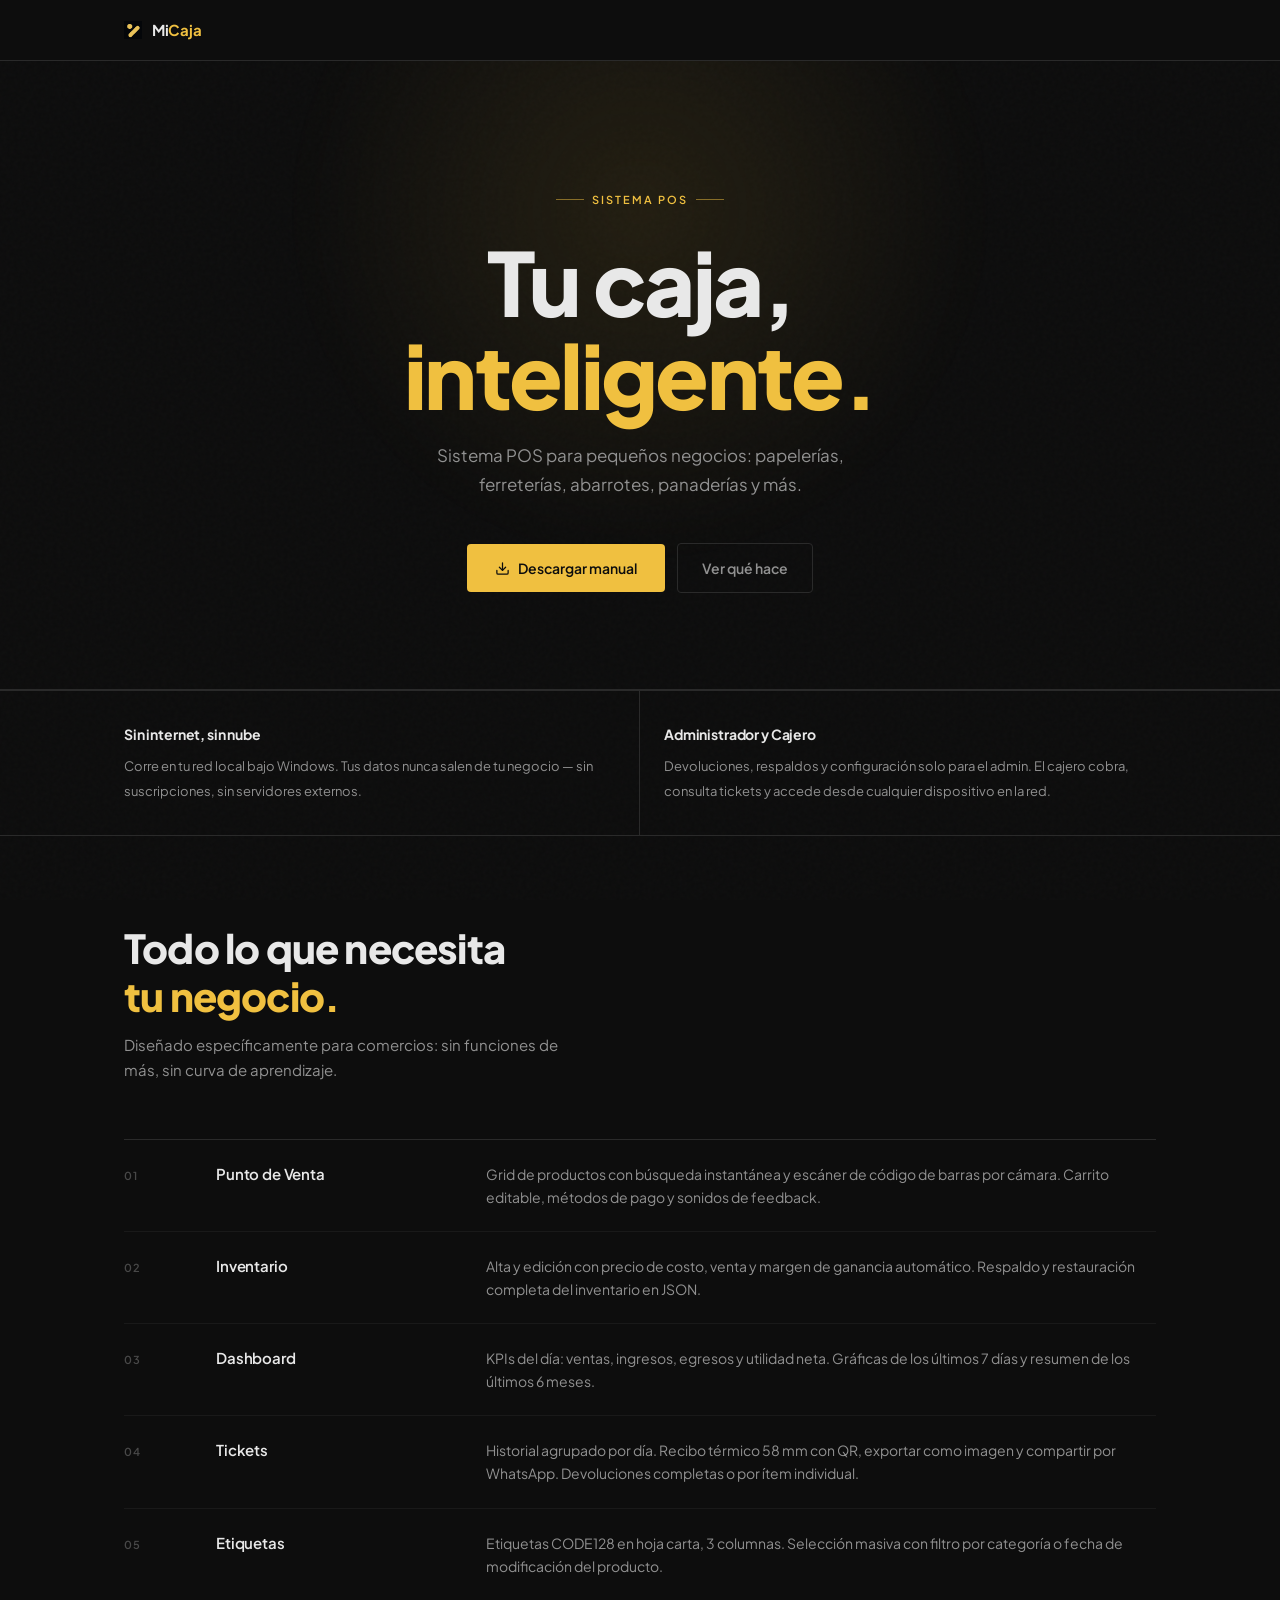
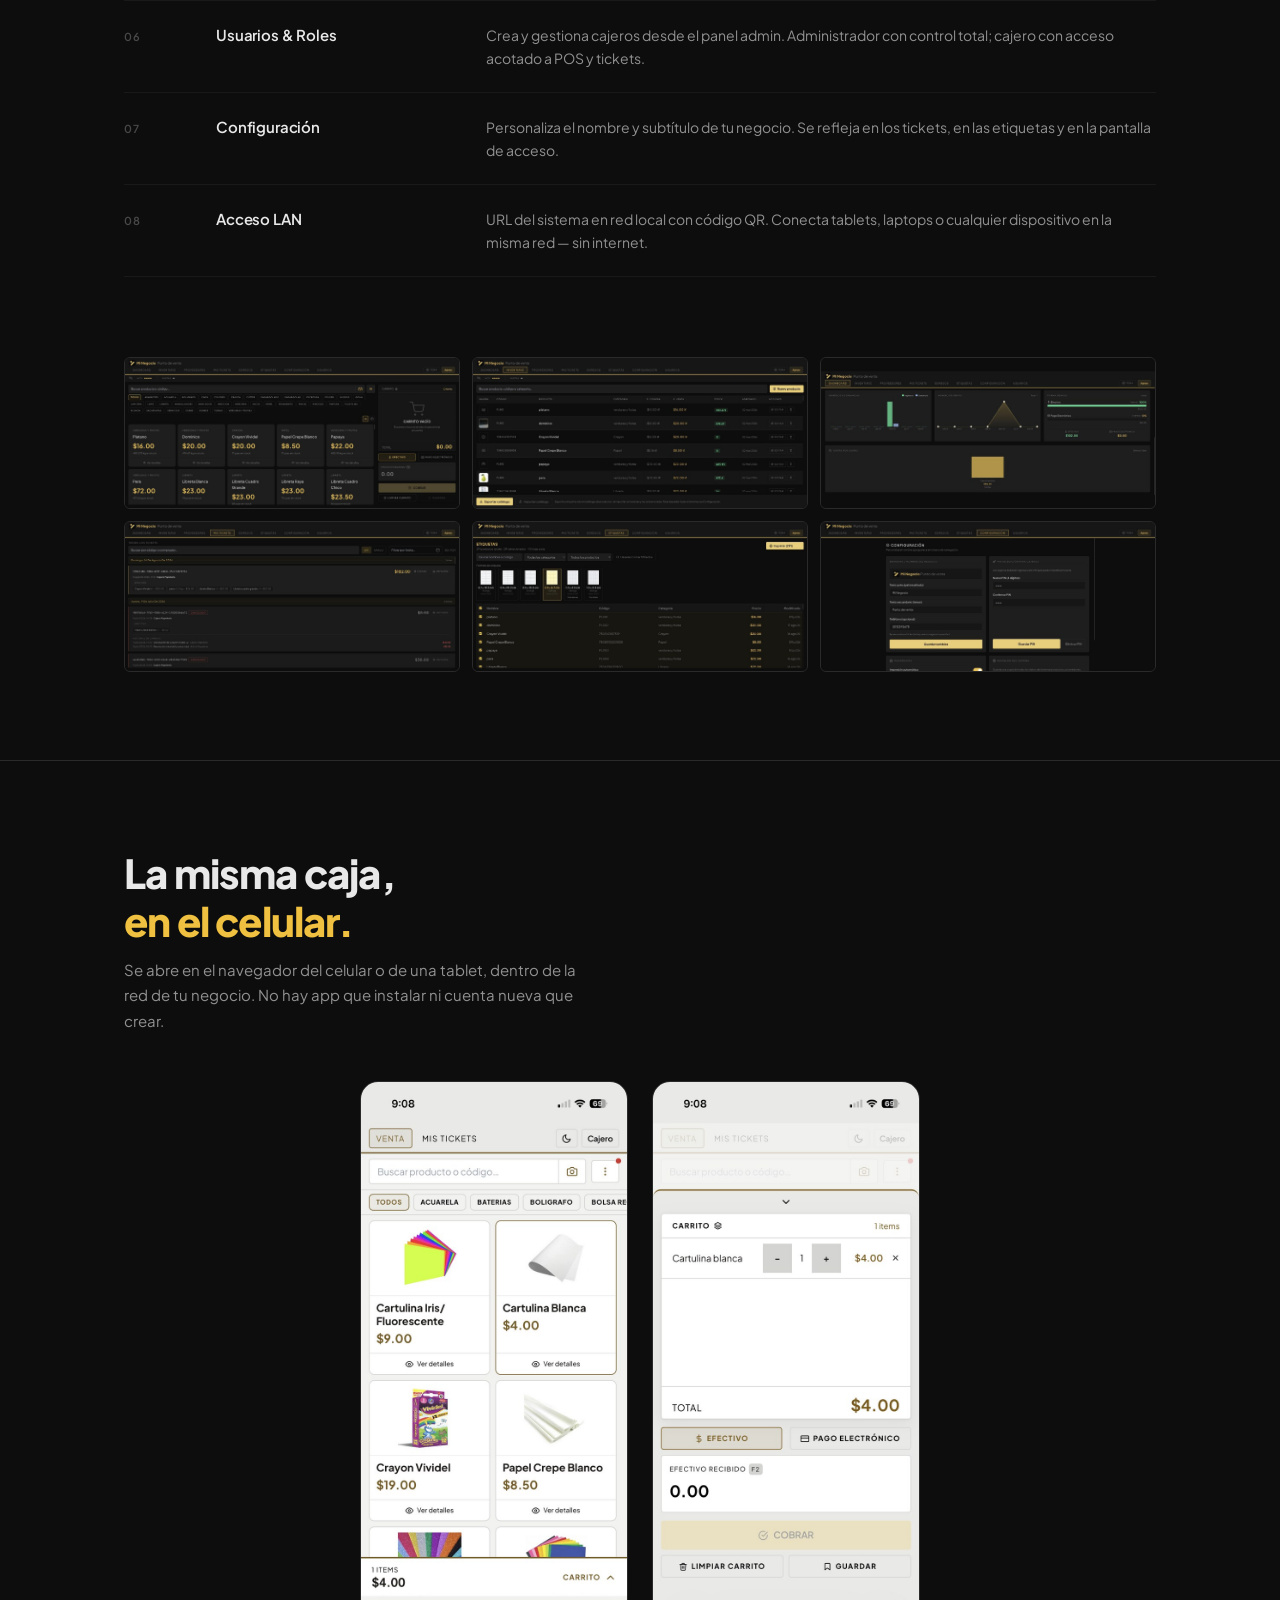
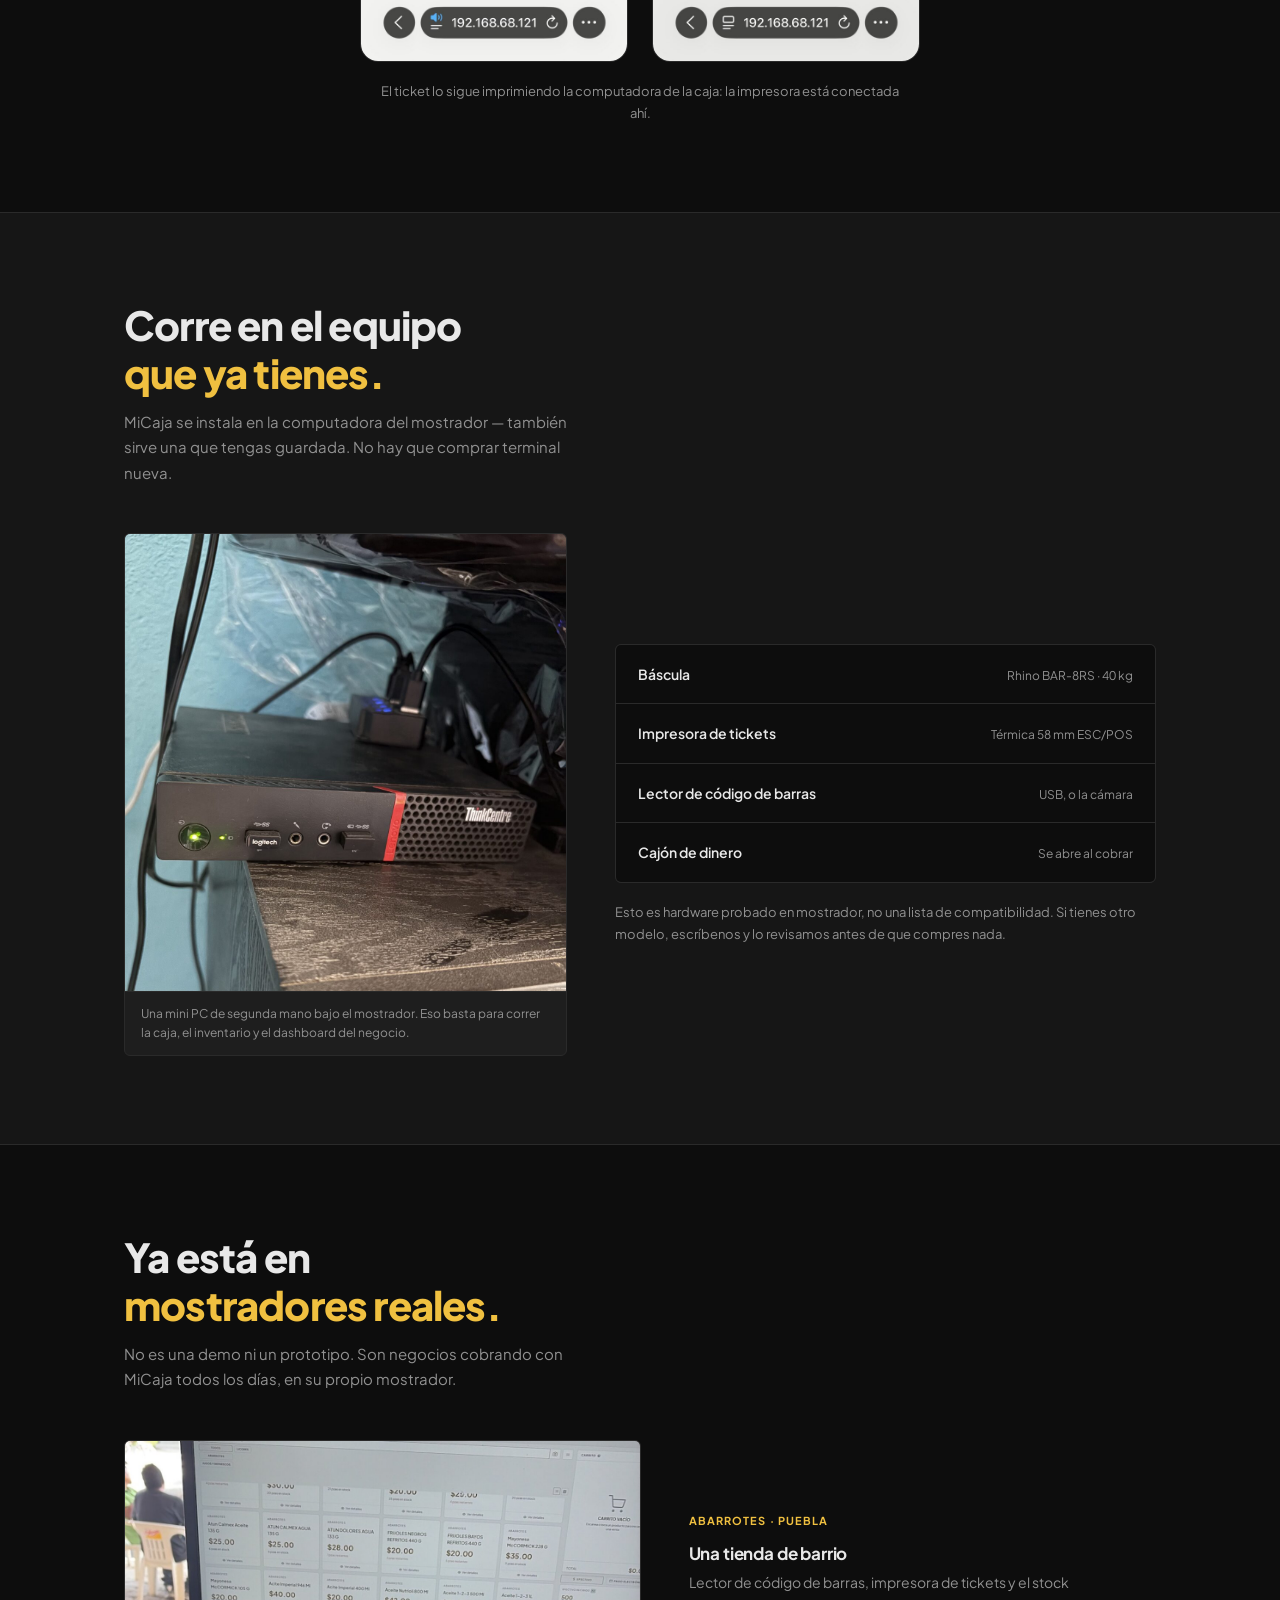
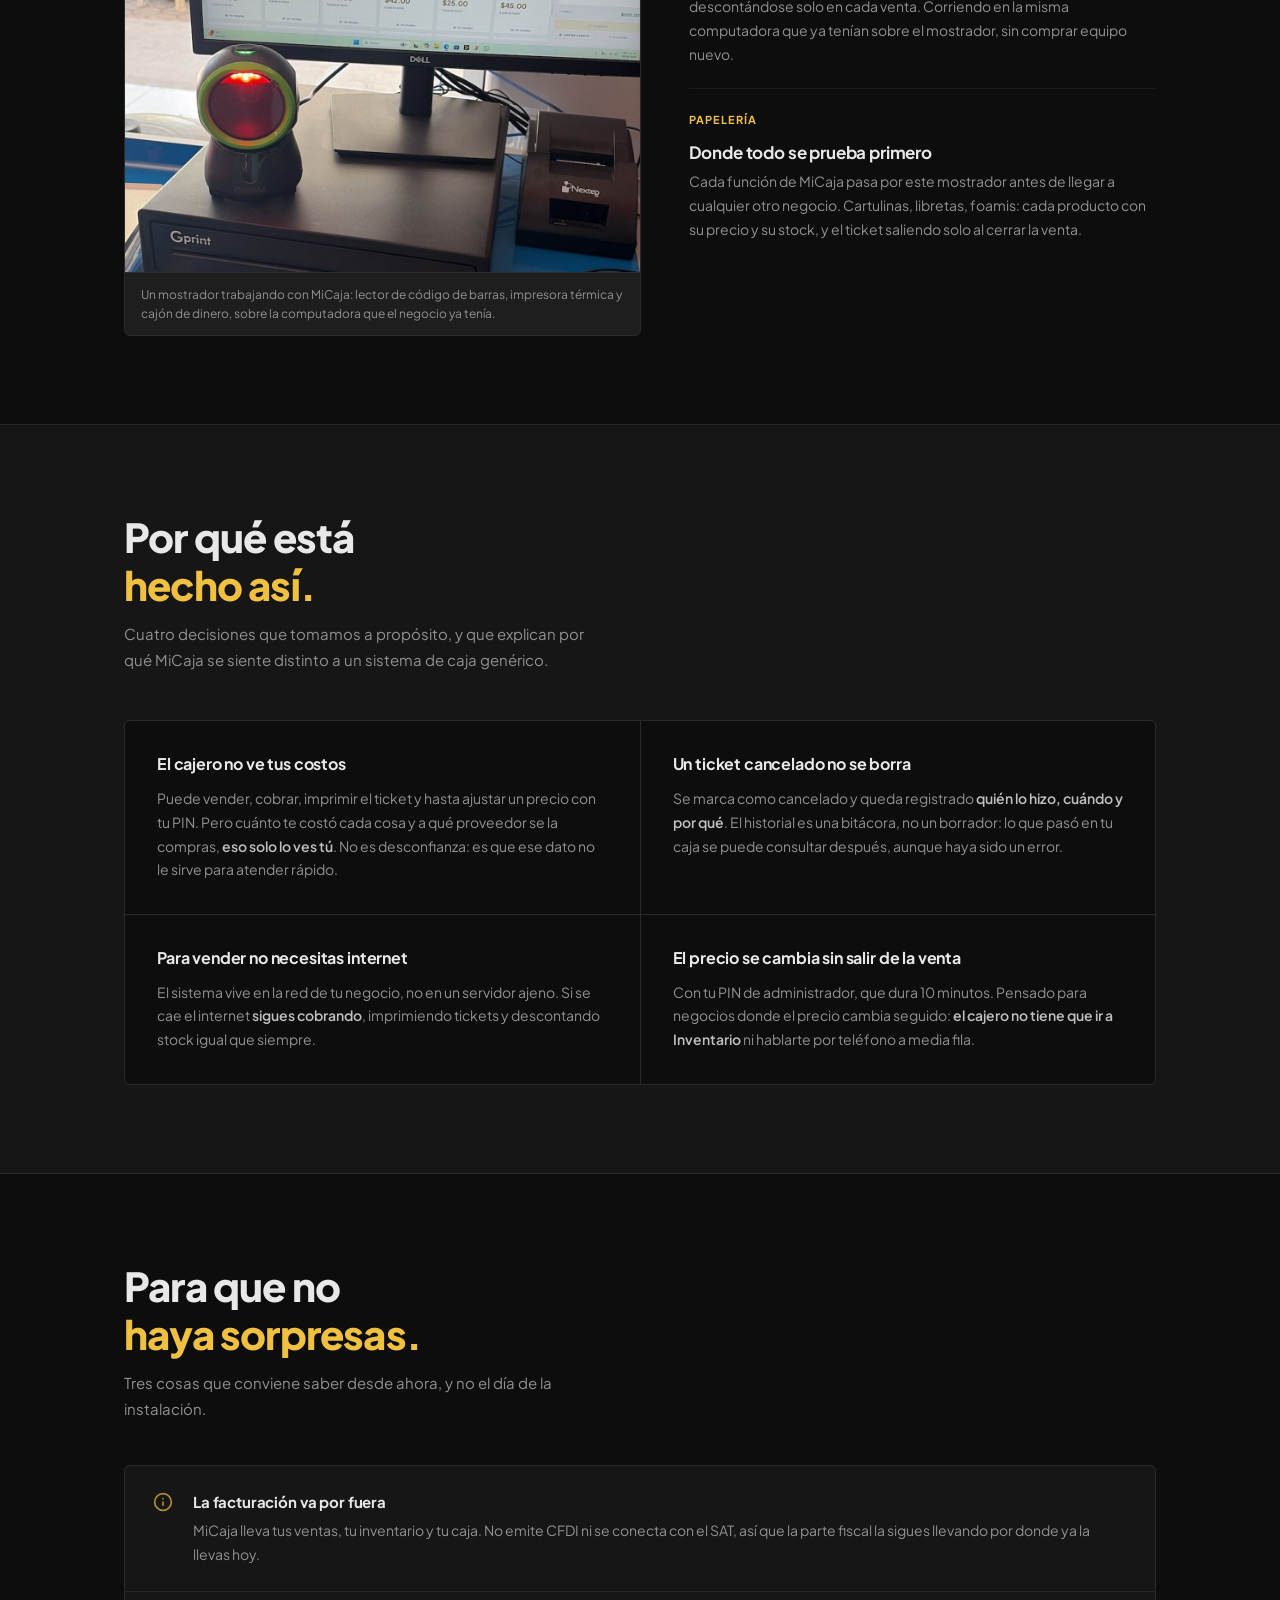
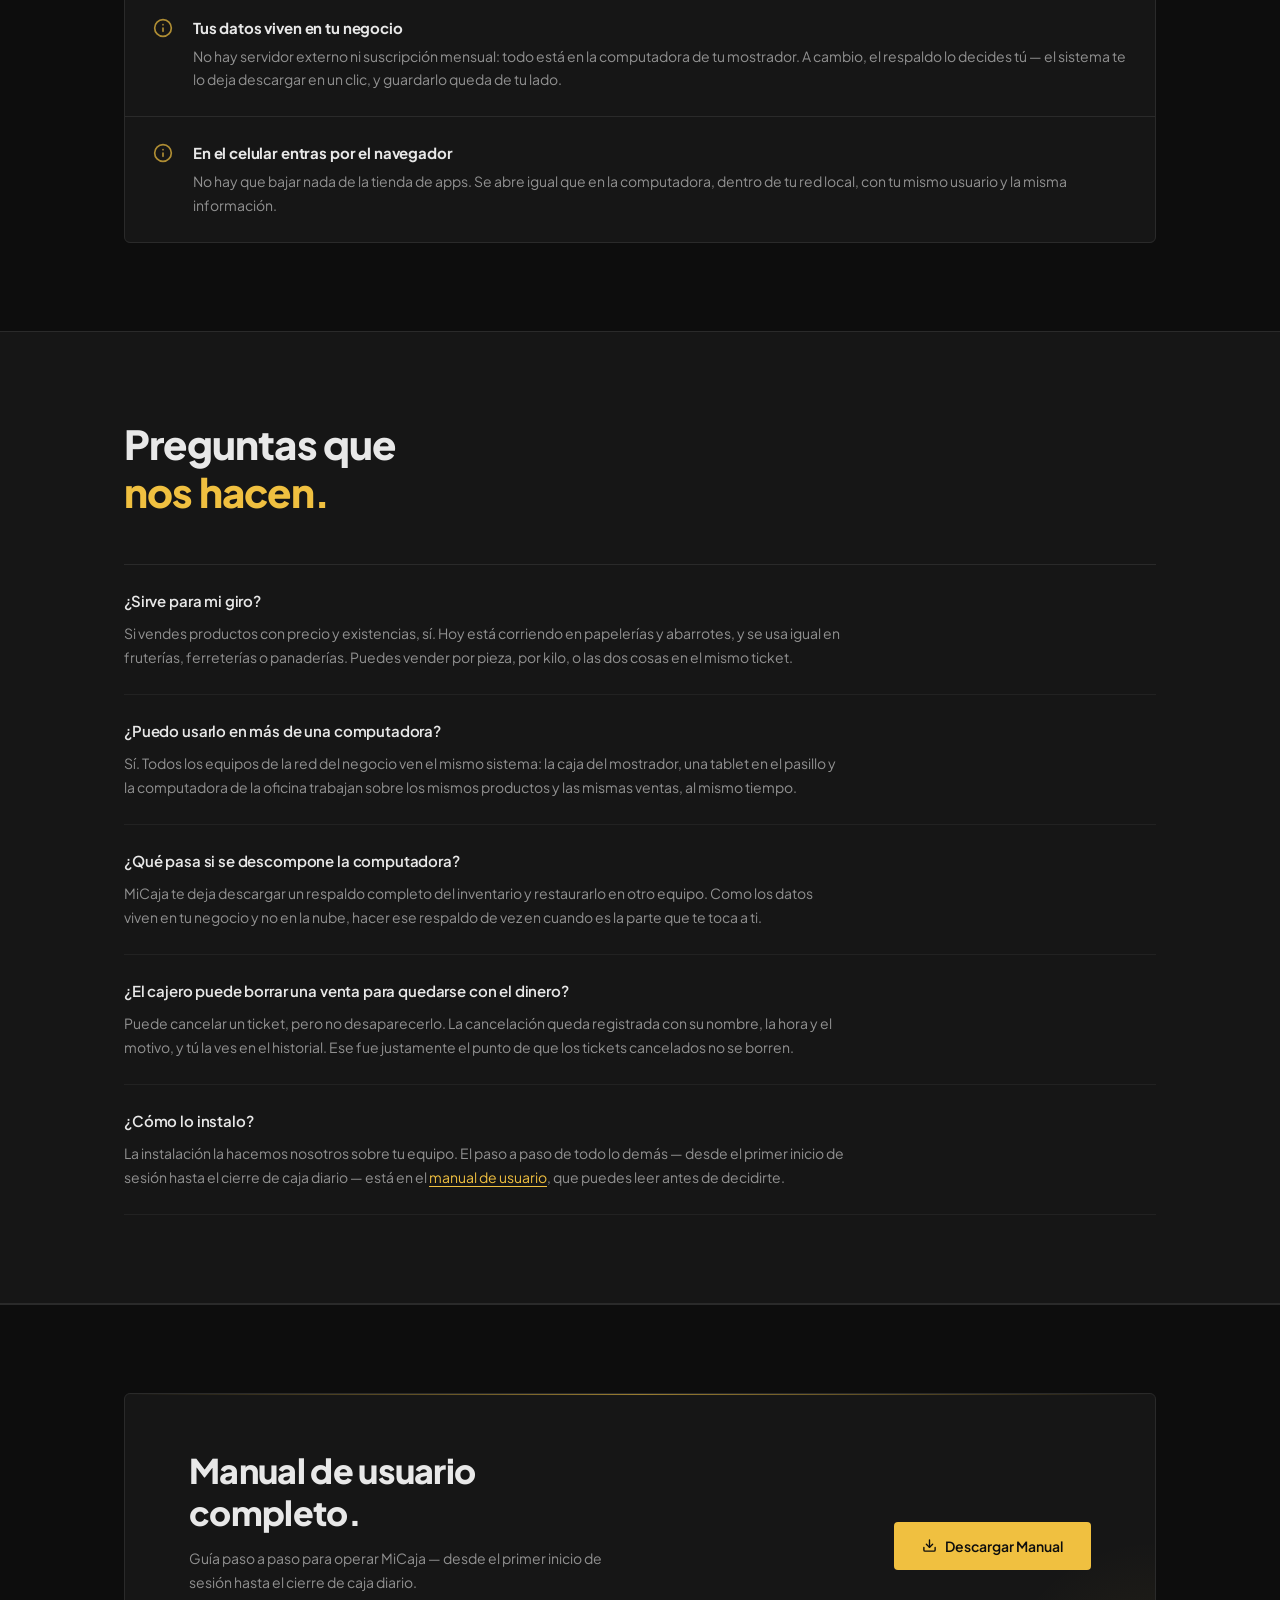
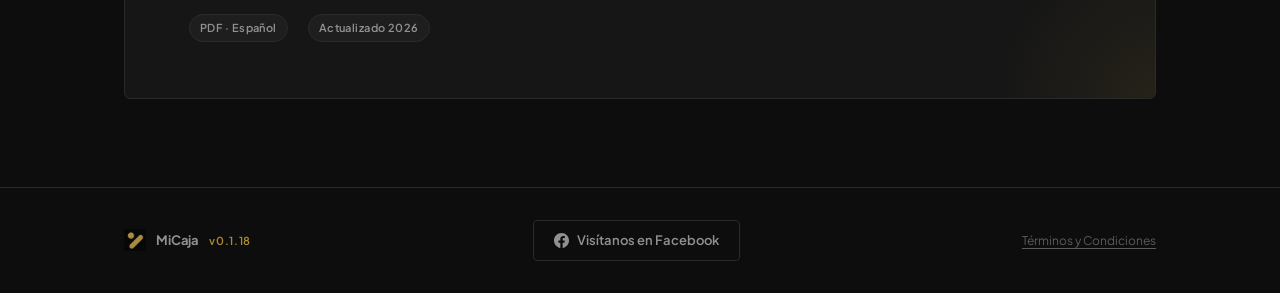
==== index.html @ 6ce3fd5a "refactor(contenido): reescribe la sección de avisos en positivo "Lo que MiCaja no hace" era lo más n" ====
<!DOCTYPE html>
<html lang="es">
<head>
  <meta charset="UTF-8" />
  <meta name="viewport" content="width=device-width, initial-scale=1.0" />
  <title>MiCaja — Sistema POS</title>
  <meta name="description" content="Sistema de punto de venta e inventario diseñado para papelerías y tiendas de abarrotes." />
  <link rel="preconnect" href="https://fonts.googleapis.com" />
  <link rel="preconnect" href="https://fonts.gstatic.com" crossorigin />
  <link href="https://fonts.googleapis.com/css2?family=Plus+Jakarta+Sans:wght@400;500;600;700;800&display=swap" rel="stylesheet" />
  <link rel="stylesheet" href="styles.css" />
</head>
<body>

  <a href="#funciones" class="skip-link">Saltar al contenido</a>

  <!-- Nav -->
  <nav aria-label="Navegación principal">
    <div class="nav-inner">
      <a href="#" class="nav-logo">
        <img src="poslogo.png" alt="MiCaja" onerror="this.style.display='none'" />
        <span class="nav-logo-text">Mi<span>Caja</span></span>
      </a>
    </div>
  </nav>

  <!-- Hero -->
  <section class="hero">
    <div class="glow"></div>
    <div class="container">
      <div class="hero-eyebrow">Sistema POS</div>
      <h1 class="hero-title">Tu caja,<br><em>inteligente.</em></h1>
      <p class="hero-subtitle">
        Sistema POS para pequeños negocios: papelerías, ferreterías, abarrotes, panaderías y más.
      </p>
      <div class="hero-actions">
        <a href="manual.pdf" download class="btn-primary">
          <svg width="15" height="15" viewBox="0 0 24 24" fill="none" stroke="currentColor" stroke-width="2" stroke-linecap="round" stroke-linejoin="round"><path d="M21 15v4a2 2 0 0 1-2 2H5a2 2 0 0 1-2-2v-4"/><polyline points="7 10 12 15 17 10"/><line x1="12" y1="15" x2="12" y2="3"/></svg>
          Descargar manual
        </a>
        <a href="#funciones" class="btn-ghost">Ver qué hace</a>
      </div>
    </div>
  </section>

  <hr class="divider" />

  <!-- Facts -->
  <div class="facts-bar">
    <ul class="facts-list">
      <li class="fact-item fade-in">
        <span class="fact-label">Sin internet, sin nube</span>
        <span class="fact-desc">Corre en tu red local bajo Windows. Tus datos nunca salen de tu negocio — sin suscripciones, sin servidores externos.</span>
      </li>
      <li class="fact-item fade-in">
        <span class="fact-label">Administrador y Cajero</span>
        <span class="fact-desc">Devoluciones, respaldos y configuración solo para el admin. El cajero cobra, consulta tickets y accede desde cualquier dispositivo en la red.</span>
      </li>
    </ul>
  </div>

  <!-- Features -->
  <section class="section" id="funciones">
    <div class="container">
      <div class="fade-in">
        <h2 class="section-title">Todo lo que necesita<br><em>tu negocio.</em></h2>
        <p class="section-desc">Diseñado específicamente para comercios: sin funciones de más, sin curva de aprendizaje.</p>
      </div>

      <!-- Features list -->
      <div class="features-list fade-in">
        <div class="feature-row">
          <span class="fr-num">01</span>
          <div class="fr-name">Punto de Venta</div>
          <div class="fr-desc">Grid de productos con búsqueda instantánea y escáner de código de barras por cámara. Carrito editable, métodos de pago y sonidos de feedback.</div>
        </div>
        <div class="feature-row">
          <span class="fr-num">02</span>
          <div class="fr-name">Inventario</div>
          <div class="fr-desc">Alta y edición con precio de costo, venta y margen de ganancia automático. Respaldo y restauración completa del inventario en JSON.</div>
        </div>
        <div class="feature-row">
          <span class="fr-num">03</span>
          <div class="fr-name">Dashboard</div>
          <div class="fr-desc">KPIs del día: ventas, ingresos, egresos y utilidad neta. Gráficas de los últimos 7 días y resumen de los últimos 6 meses.</div>
        </div>
        <div class="feature-row">
          <span class="fr-num">04</span>
          <div class="fr-name">Tickets</div>
          <div class="fr-desc">Historial agrupado por día. Recibo térmico 58 mm con QR, exportar como imagen y compartir por WhatsApp. Devoluciones completas o por ítem individual.</div>
        </div>
        <div class="feature-row">
          <span class="fr-num">05</span>
          <div class="fr-name">Etiquetas</div>
          <div class="fr-desc">Etiquetas CODE128 en hoja carta, 3 columnas. Selección masiva con filtro por categoría o fecha de modificación del producto.</div>
        </div>
        <div class="feature-row">
          <span class="fr-num">06</span>
          <div class="fr-name">Usuarios &amp; Roles</div>
          <div class="fr-desc">Crea y gestiona cajeros desde el panel admin. Administrador con control total; cajero con acceso acotado a POS y tickets.</div>
        </div>
        <div class="feature-row">
          <span class="fr-num">07</span>
          <div class="fr-name">Configuración</div>
          <div class="fr-desc">Personaliza el nombre y subtítulo de tu negocio. Se refleja en los tickets, en las etiquetas y en la pantalla de acceso.</div>
        </div>
        <div class="feature-row">
          <span class="fr-num">08</span>
          <div class="fr-name">Acceso LAN</div>
          <div class="fr-desc">URL del sistema en red local con código QR. Conecta tablets, laptops o cualquier dispositivo en la misma red — sin internet.</div>
        </div>
      </div>

      <!-- Gallery -->
      <div class="gallery-section fade-in">
        <div class="gallery-grid" id="gallery-grid">

          <div class="gallery-item" role="button" tabindex="0" onclick="openLightbox(0)" data-caption="Punto de Venta">
            <img src="screenshots/pos.jpg" alt="Punto de Venta" width="1400" height="629" loading="lazy" onerror="this.style.display='none';this.nextElementSibling.style.display='flex'" />
            <div class="gallery-placeholder" style="display:none">
              <div class="gallery-ph-icon"><svg width="28" height="28" viewBox="0 0 24 24" fill="none" stroke="currentColor" stroke-width="1.5"><rect x="3" y="3" width="7" height="7"/><rect x="14" y="3" width="7" height="7"/><rect x="14" y="14" width="7" height="7"/><rect x="3" y="14" width="7" height="7"/></svg></div>
              <div class="gallery-ph-label">Punto de Venta</div>
            </div>
            <div class="gallery-overlay"><span class="gallery-overlay-text">Punto de Venta</span></div>
            <div class="gallery-zoom-icon" aria-hidden="true"><svg width="12" height="12" viewBox="0 0 24 24" fill="none" stroke="currentColor" stroke-width="2"><path d="M15 3h6v6M9 21H3v-6M21 3l-7 7M3 21l7-7"/></svg></div>
          </div>

          <div class="gallery-item" role="button" tabindex="0" onclick="openLightbox(1)" data-caption="Inventario">
            <img src="screenshots/inventario.jpg" alt="Inventario" width="1400" height="629" loading="lazy" onerror="this.style.display='none';this.nextElementSibling.style.display='flex'" />
            <div class="gallery-placeholder" style="display:none">
              <div class="gallery-ph-icon"><svg width="28" height="28" viewBox="0 0 24 24" fill="none" stroke="currentColor" stroke-width="1.5"><path d="M20 7H4a2 2 0 0 0-2 2v6a2 2 0 0 0 2 2h16a2 2 0 0 0 2-2V9a2 2 0 0 0-2-2z"/><path d="M16 21V5a2 2 0 0 0-2-2h-4a2 2 0 0 0-2 2v16"/></svg></div>
              <div class="gallery-ph-label">Inventario</div>
            </div>
            <div class="gallery-overlay"><span class="gallery-overlay-text">Inventario</span></div>
            <div class="gallery-zoom-icon" aria-hidden="true"><svg width="12" height="12" viewBox="0 0 24 24" fill="none" stroke="currentColor" stroke-width="2"><path d="M15 3h6v6M9 21H3v-6M21 3l-7 7M3 21l7-7"/></svg></div>
          </div>

          <div class="gallery-item" role="button" tabindex="0" onclick="openLightbox(2)" data-caption="Dashboard">
            <img src="screenshots/dashboard.jpg" alt="Dashboard" width="1400" height="629" loading="lazy" onerror="this.style.display='none';this.nextElementSibling.style.display='flex'" />
            <div class="gallery-placeholder" style="display:none">
              <div class="gallery-ph-icon"><svg width="28" height="28" viewBox="0 0 24 24" fill="none" stroke="currentColor" stroke-width="1.5"><line x1="18" y1="20" x2="18" y2="10"/><line x1="12" y1="20" x2="12" y2="4"/><line x1="6" y1="20" x2="6" y2="14"/></svg></div>
              <div class="gallery-ph-label">Dashboard</div>
            </div>
            <div class="gallery-overlay"><span class="gallery-overlay-text">Dashboard</span></div>
            <div class="gallery-zoom-icon" aria-hidden="true"><svg width="12" height="12" viewBox="0 0 24 24" fill="none" stroke="currentColor" stroke-width="2"><path d="M15 3h6v6M9 21H3v-6M21 3l-7 7M3 21l7-7"/></svg></div>
          </div>

          <div class="gallery-item" role="button" tabindex="0" onclick="openLightbox(3)" data-caption="Tickets">
            <img src="screenshots/tickets.jpg" alt="Tickets" width="1400" height="629" loading="lazy" onerror="this.style.display='none';this.nextElementSibling.style.display='flex'" />
            <div class="gallery-placeholder" style="display:none">
              <div class="gallery-ph-icon"><svg width="28" height="28" viewBox="0 0 24 24" fill="none" stroke="currentColor" stroke-width="1.5"><path d="M14 2H6a2 2 0 0 0-2 2v16a2 2 0 0 0 2 2h12a2 2 0 0 0 2-2V8z"/><polyline points="14 2 14 8 20 8"/><line x1="16" y1="13" x2="8" y2="13"/><line x1="16" y1="17" x2="8" y2="17"/></svg></div>
              <div class="gallery-ph-label">Tickets</div>
            </div>
            <div class="gallery-overlay"><span class="gallery-overlay-text">Tickets</span></div>
            <div class="gallery-zoom-icon" aria-hidden="true"><svg width="12" height="12" viewBox="0 0 24 24" fill="none" stroke="currentColor" stroke-width="2"><path d="M15 3h6v6M9 21H3v-6M21 3l-7 7M3 21l7-7"/></svg></div>
          </div>

          <div class="gallery-item" role="button" tabindex="0" onclick="openLightbox(4)" data-caption="Etiquetas">
            <img src="screenshots/etiquetas.jpg" alt="Etiquetas" width="1400" height="629" loading="lazy" onerror="this.style.display='none';this.nextElementSibling.style.display='flex'" />
            <div class="gallery-placeholder" style="display:none">
              <div class="gallery-ph-icon"><svg width="28" height="28" viewBox="0 0 24 24" fill="none" stroke="currentColor" stroke-width="1.5"><rect x="2" y="5" width="20" height="14" rx="2"/><line x1="2" y1="10" x2="22" y2="10"/></svg></div>
              <div class="gallery-ph-label">Etiquetas</div>
            </div>
            <div class="gallery-overlay"><span class="gallery-overlay-text">Etiquetas</span></div>
            <div class="gallery-zoom-icon" aria-hidden="true"><svg width="12" height="12" viewBox="0 0 24 24" fill="none" stroke="currentColor" stroke-width="2"><path d="M15 3h6v6M9 21H3v-6M21 3l-7 7M3 21l7-7"/></svg></div>
          </div>

          <div class="gallery-item" role="button" tabindex="0" onclick="openLightbox(5)" data-caption="Configuración">
            <img src="screenshots/config.jpg" alt="Configuración" width="1400" height="629" loading="lazy" onerror="this.style.display='none';this.nextElementSibling.style.display='flex'" />
            <div class="gallery-placeholder" style="display:none">
              <div class="gallery-ph-icon"><svg width="28" height="28" viewBox="0 0 24 24" fill="none" stroke="currentColor" stroke-width="1.5"><circle cx="12" cy="12" r="3"/><path d="M19.4 15a1.65 1.65 0 0 0 .33 1.82l.06.06a2 2 0 0 1-2.83 2.83l-.06-.06a1.65 1.65 0 0 0-1.82-.33 1.65 1.65 0 0 0-1 1.51V21a2 2 0 0 1-4 0v-.09A1.65 1.65 0 0 0 9 19.4a1.65 1.65 0 0 0-1.82.33l-.06.06a2 2 0 0 1-2.83-2.83l.06-.06A1.65 1.65 0 0 0 4.68 15a1.65 1.65 0 0 0-1.51-1H3a2 2 0 0 1 0-4h.09A1.65 1.65 0 0 0 4.6 9a1.65 1.65 0 0 0-.33-1.82l-.06-.06a2 2 0 0 1 2.83-2.83l.06.06A1.65 1.65 0 0 0 9 4.68a1.65 1.65 0 0 0 1-1.51V3a2 2 0 0 1 4 0v.09a1.65 1.65 0 0 0 1 1.51 1.65 1.65 0 0 0 1.82-.33l.06-.06a2 2 0 0 1 2.83 2.83l-.06.06A1.65 1.65 0 0 0 19.4 9a1.65 1.65 0 0 0 1.51 1H21a2 2 0 0 1 0 4h-.09a1.65 1.65 0 0 0-1.51 1z"/></svg></div>
              <div class="gallery-ph-label">Configuración</div>
            </div>
            <div class="gallery-overlay"><span class="gallery-overlay-text">Configuración</span></div>
            <div class="gallery-zoom-icon" aria-hidden="true"><svg width="12" height="12" viewBox="0 0 24 24" fill="none" stroke="currentColor" stroke-width="2"><path d="M15 3h6v6M9 21H3v-6M21 3l-7 7M3 21l7-7"/></svg></div>
          </div>

        </div>
      </div>
    </div>
  </section>

  <!-- Lightbox -->
  <div class="lightbox" id="lightbox"
       role="dialog" aria-modal="true" aria-label="Vista previa de pantallas"
       onclick="closeLightboxOnBg(event)">
    <div class="lightbox-inner" id="lightbox-inner">
      <button class="lightbox-close" onclick="closeLightbox()" aria-label="Cerrar vista previa">
        <svg width="13" height="13" viewBox="0 0 24 24" fill="none" stroke="currentColor" stroke-width="2.5"><line x1="18" y1="6" x2="6" y2="18"/><line x1="6" y1="6" x2="18" y2="18"/></svg>
      </button>
      <button class="lightbox-nav lightbox-prev" onclick="navigateLightbox(-1)" aria-label="Imagen anterior">
        <svg width="14" height="14" viewBox="0 0 24 24" fill="none" stroke="currentColor" stroke-width="2.2"><polyline points="15 18 9 12 15 6"/></svg>
      </button>
      <button class="lightbox-nav lightbox-next" onclick="navigateLightbox(1)" aria-label="Imagen siguiente">
        <svg width="14" height="14" viewBox="0 0 24 24" fill="none" stroke="currentColor" stroke-width="2.2"><polyline points="9 18 15 12 9 6"/></svg>
      </button>
      <div id="lightbox-content"></div>
      <div class="lightbox-caption" id="lightbox-caption" aria-live="polite"></div>
    </div>
  </div>

  <hr class="divider" />

  <!-- Desde el celular -->
  <section class="section">
    <div class="container">
      <div class="fade-in">
        <h2 class="section-title">La misma caja,<br><em>en el celular.</em></h2>
        <p class="section-desc">Se abre en el navegador del celular o de una tablet, dentro de la red de tu negocio. No hay app que instalar ni cuenta nueva que crear.</p>
      </div>
      <div class="celular-grid fade-in">
        <div class="celular-shot"><img src="fotos/celular-venta.jpg" alt="El grid de productos de MiCaja en la pantalla de un celular" loading="lazy" /></div>
        <div class="celular-shot"><img src="fotos/celular-cobro.jpg" alt="La pantalla de cobro de MiCaja en un celular, con el total y el efectivo recibido" loading="lazy" /></div>
      </div>
      <p class="hardware-nota fade-in" style="text-align:center;max-width:520px;margin-left:auto;margin-right:auto;">
        El ticket lo sigue imprimiendo la computadora de la caja: la impresora está conectada ahí.
      </p>
    </div>
  </section>

  <!-- Hardware -->
  <section class="section section-alt">
    <div class="container">
      <div class="fade-in">
        <h2 class="section-title">Corre en el equipo<br><em>que ya tienes.</em></h2>
        <p class="section-desc">MiCaja se instala en la computadora del mostrador — también sirve una que tengas guardada. No hay que comprar terminal nueva.</p>
      </div>
      <div class="hardware-grid">
        <figure class="cliente-foto fade-in">
          <img src="fotos/equipo-que-ya-tienes.jpg" alt="Una mini PC Lenovo ThinkCentre encendida bajo el mostrador de un negocio" loading="lazy" />
          <figcaption>Una mini PC de segunda mano bajo el mostrador. Eso basta para correr la caja, el inventario y el dashboard del negocio.</figcaption>
        </figure>
        <div class="fade-in">
          <div class="hardware-lista">
            <div class="hw-item"><span class="hw-nombre">Báscula</span><span class="hw-modelo">Rhino BAR-8RS · 40 kg</span></div>
            <div class="hw-item"><span class="hw-nombre">Impresora de tickets</span><span class="hw-modelo">Térmica 58 mm ESC/POS</span></div>
            <div class="hw-item"><span class="hw-nombre">Lector de código de barras</span><span class="hw-modelo">USB, o la cámara</span></div>
            <div class="hw-item"><span class="hw-nombre">Cajón de dinero</span><span class="hw-modelo">Se abre al cobrar</span></div>
          </div>
          <p class="hardware-nota">Esto es hardware probado en mostrador, no una lista de compatibilidad. Si tienes otro modelo, escríbenos y lo revisamos antes de que compres nada.</p>
        </div>
      </div>
    </div>
  </section>

  <!-- Clientes reales -->
  <section class="section">
    <div class="container">
      <div class="fade-in">
        <h2 class="section-title">Ya está en<br><em>mostradores reales.</em></h2>
        <p class="section-desc">No es una demo ni un prototipo. Son negocios cobrando con MiCaja todos los días, en su propio mostrador.</p>
      </div>
      <div class="clientes-grid">
        <figure class="cliente-foto fade-in">
          <img src="fotos/mostrador-pos.jpg" alt="Un mostrador con MiCaja en pantalla, un lector de código de barras y una impresora térmica" loading="lazy" />
          <figcaption>Un mostrador trabajando con MiCaja: lector de código de barras, impresora térmica y cajón de dinero, sobre la computadora que el negocio ya tenía.</figcaption>
        </figure>
        <div class="fade-in">
          <div class="cliente-item">
            <div class="cliente-lugar">Abarrotes · Puebla</div>
            <div class="cliente-nombre">Una tienda de barrio</div>
            <p class="cliente-desc">Lector de código de barras, impresora de tickets y el stock descontándose solo en cada venta. Corriendo en la misma computadora que ya tenían sobre el mostrador, sin comprar equipo nuevo.</p>
          </div>
          <div class="cliente-item">
            <div class="cliente-lugar">Papelería</div>
            <div class="cliente-nombre">Donde todo se prueba primero</div>
            <p class="cliente-desc">Cada función de MiCaja pasa por este mostrador antes de llegar a cualquier otro negocio. Cartulinas, libretas, foamis: cada producto con su precio y su stock, y el ticket saliendo solo al cerrar la venta.</p>
          </div>
        </div>
      </div>
    </div>
  </section>

  <!-- Decisiones de diseño -->
  <section class="section section-alt">
    <div class="container">
      <div class="fade-in">
        <h2 class="section-title">Por qué está<br><em>hecho así.</em></h2>
        <p class="section-desc">Cuatro decisiones que tomamos a propósito, y que explican por qué MiCaja se siente distinto a un sistema de caja genérico.</p>
      </div>
      <div class="decisiones fade-in">
        <div class="decision">
          <div class="decision-titulo">El cajero no ve tus costos</div>
          <p class="decision-texto">Puede vender, cobrar, imprimir el ticket y hasta ajustar un precio con tu PIN. Pero cuánto te costó cada cosa y a qué proveedor se la compras, <strong>eso solo lo ves tú</strong>. No es desconfianza: es que ese dato no le sirve para atender rápido.</p>
        </div>
        <div class="decision">
          <div class="decision-titulo">Un ticket cancelado no se borra</div>
          <p class="decision-texto">Se marca como cancelado y queda registrado <strong>quién lo hizo, cuándo y por qué</strong>. El historial es una bitácora, no un borrador: lo que pasó en tu caja se puede consultar después, aunque haya sido un error.</p>
        </div>
        <div class="decision">
          <div class="decision-titulo">Para vender no necesitas internet</div>
          <p class="decision-texto">El sistema vive en la red de tu negocio, no en un servidor ajeno. Si se cae el internet <strong>sigues cobrando</strong>, imprimiendo tickets y descontando stock igual que siempre.</p>
        </div>
        <div class="decision">
          <div class="decision-titulo">El precio se cambia sin salir de la venta</div>
          <p class="decision-texto">Con tu PIN de administrador, que dura 10 minutos. Pensado para negocios donde el precio cambia seguido: <strong>el cajero no tiene que ir a Inventario</strong> ni hablarte por teléfono a media fila.</p>
        </div>
      </div>
    </div>
  </section>

  <!-- Para que no haya sorpresas -->
  <section class="section">
    <div class="container">
      <div class="fade-in">
        <h2 class="section-title">Para que no<br><em>haya sorpresas.</em></h2>
        <p class="section-desc">Tres cosas que conviene saber desde ahora, y no el día de la instalación.</p>
      </div>
      <div class="aviso-lista fade-in">
        <div class="aviso-item">
          <span class="aviso-icono"><svg width="20" height="20" viewBox="0 0 24 24" fill="none" stroke="currentColor" stroke-width="2" stroke-linecap="round" stroke-linejoin="round"><circle cx="12" cy="12" r="10"/><line x1="12" y1="16" x2="12" y2="12"/><line x1="12" y1="8" x2="12.01" y2="8"/></svg></span>
          <div>
            <div class="aviso-titulo">La facturación va por fuera</div>
            <p class="aviso-texto">MiCaja lleva tus ventas, tu inventario y tu caja. No emite CFDI ni se conecta con el SAT, así que la parte fiscal la sigues llevando por donde ya la llevas hoy.</p>
          </div>
        </div>
        <div class="aviso-item">
          <span class="aviso-icono"><svg width="20" height="20" viewBox="0 0 24 24" fill="none" stroke="currentColor" stroke-width="2" stroke-linecap="round" stroke-linejoin="round"><circle cx="12" cy="12" r="10"/><line x1="12" y1="16" x2="12" y2="12"/><line x1="12" y1="8" x2="12.01" y2="8"/></svg></span>
          <div>
            <div class="aviso-titulo">Tus datos viven en tu negocio</div>
            <p class="aviso-texto">No hay servidor externo ni suscripción mensual: todo está en la computadora de tu mostrador. A cambio, el respaldo lo decides tú — el sistema te lo deja descargar en un clic, y guardarlo queda de tu lado.</p>
          </div>
        </div>
        <div class="aviso-item">
          <span class="aviso-icono"><svg width="20" height="20" viewBox="0 0 24 24" fill="none" stroke="currentColor" stroke-width="2" stroke-linecap="round" stroke-linejoin="round"><circle cx="12" cy="12" r="10"/><line x1="12" y1="16" x2="12" y2="12"/><line x1="12" y1="8" x2="12.01" y2="8"/></svg></span>
          <div>
            <div class="aviso-titulo">En el celular entras por el navegador</div>
            <p class="aviso-texto">No hay que bajar nada de la tienda de apps. Se abre igual que en la computadora, dentro de tu red local, con tu mismo usuario y la misma información.</p>
          </div>
        </div>
      </div>
    </div>
  </section>

  <!-- Preguntas -->
  <section class="section section-alt">
    <div class="container">
      <div class="fade-in">
        <h2 class="section-title">Preguntas que<br><em>nos hacen.</em></h2>
      </div>
      <div class="faq fade-in">
        <div class="faq-item">
          <div class="faq-pregunta">¿Sirve para mi giro?</div>
          <p class="faq-respuesta">Si vendes productos con precio y existencias, sí. Hoy está corriendo en papelerías y abarrotes, y se usa igual en fruterías, ferreterías o panaderías. Puedes vender por pieza, por kilo, o las dos cosas en el mismo ticket.</p>
        </div>
        <div class="faq-item">
          <div class="faq-pregunta">¿Puedo usarlo en más de una computadora?</div>
          <p class="faq-respuesta">Sí. Todos los equipos de la red del negocio ven el mismo sistema: la caja del mostrador, una tablet en el pasillo y la computadora de la oficina trabajan sobre los mismos productos y las mismas ventas, al mismo tiempo.</p>
        </div>
        <div class="faq-item">
          <div class="faq-pregunta">¿Qué pasa si se descompone la computadora?</div>
          <p class="faq-respuesta">MiCaja te deja descargar un respaldo completo del inventario y restaurarlo en otro equipo. Como los datos viven en tu negocio y no en la nube, hacer ese respaldo de vez en cuando es la parte que te toca a ti.</p>
        </div>
        <div class="faq-item">
          <div class="faq-pregunta">¿El cajero puede borrar una venta para quedarse con el dinero?</div>
          <p class="faq-respuesta">Puede cancelar un ticket, pero no desaparecerlo. La cancelación queda registrada con su nombre, la hora y el motivo, y tú la ves en el historial. Ese fue justamente el punto de que los tickets cancelados no se borren.</p>
        </div>
        <div class="faq-item">
          <div class="faq-pregunta">¿Cómo lo instalo?</div>
          <p class="faq-respuesta">La instalación la hacemos nosotros sobre tu equipo. El paso a paso de todo lo demás — desde el primer inicio de sesión hasta el cierre de caja diario — está en el <a href="manual.pdf" download>manual de usuario</a>, que puedes leer antes de decidirte.</p>
        </div>
      </div>
    </div>
  </section>

  <hr class="divider" />

  <!-- Manual CTA -->
  <section class="manual-cta">
    <div class="container">
      <div class="manual-box fade-in">
        <div class="manual-box-corner"></div>
        <div>
          <h2 class="manual-title">Manual de usuario<br>completo.</h2>
          <p class="manual-desc">
            Guía paso a paso para operar MiCaja — desde el primer inicio de sesión hasta el cierre de caja diario.
          </p>
          <div class="manual-meta">
            <span class="manual-chip">PDF · Español</span>
            <span class="manual-chip">Actualizado 2026</span>
          </div>
        </div>
        <div>
          <a href="manual.pdf" download class="btn-primary" style="white-space: nowrap;">
            <svg width="15" height="15" viewBox="0 0 24 24" fill="none" stroke="currentColor" stroke-width="2.2" stroke-linecap="round" stroke-linejoin="round"><path d="M21 15v4a2 2 0 0 1-2 2H5a2 2 0 0 1-2-2v-4"/><polyline points="7 10 12 15 17 10"/><line x1="12" y1="15" x2="12" y2="3"/></svg>
            Descargar Manual
          </a>
        </div>
      </div>
    </div>
  </section>

  <!-- Footer -->
  <footer>
    <div class="container">
      <div class="footer-inner">
        <div class="footer-brand">
          <img src="poslogo.png" alt="MiCaja" onerror="this.style.display='none'" />
          <span class="footer-brand-name">MiCaja</span>
          <span class="footer-version" id="footer-version">v0.1.18</span>
        </div>
        <a href="https://www.facebook.com/profile.php?id=61576392462341" target="_blank" rel="noopener noreferrer" class="btn-ghost btn-ghost-sm">
          <svg width="15" height="15" viewBox="0 0 24 24" fill="currentColor"><path d="M24 12.073C24 5.405 18.627 0 12 0S0 5.405 0 12.073C0 18.1 4.388 23.094 10.125 24v-8.437H7.078v-3.49h3.047V9.41c0-3.025 1.792-4.697 4.533-4.697 1.312 0 2.686.236 2.686.236v2.97h-1.513c-1.491 0-1.956.93-1.956 1.887v2.267h3.328l-.532 3.49h-2.796V24C19.612 23.094 24 18.1 24 12.073z"/></svg>
          Visítanos en Facebook
        </a>
        <a href="terminos.html" class="footer-terms">Términos y Condiciones</a>
      </div>
    </div>
  </footer>

  <script src="main.js"></script>
</body>
</html>
---- styles.css ----
*, *::before, *::after { box-sizing: border-box; margin: 0; padding: 0; }

:root {
  /* Paleta alineada con el tema oscuro del POS — la fuente de verdad son los
     canales RGB de frontend/app/globals.css en el repo CopiasMango. */
  --bg:             #0d0d0d;   /* --color-bg-rgb        13 13 13    */
  --surface:        #161616;   /* --color-surface-rgb   22 22 22    */
  --card:           #1e1e1e;   /* --color-card-rgb      30 30 30    */
  --border:         #2a2a2a;   /* --color-border-rgb    42 42 42    */
  --border-subtle:  rgba(255,255,255,0.05);
  --fg:             #c0c0c0;   /* --color-fg-rgb        192 192 192 */
  --fg-strong:      #e8e8e8;   /* titulares y nombres — no existe en el POS,
                                  aquí compensa que --fg bajó a #c0c0c0 */
  --muted:          #919191;   /* DIVERGE DEL POS A PROPÓSITO: el #7a7a7a de
                                  globals.css da 4.53:1 sobre --bg, pasa AA por
                                  tres centésimas. Este da 6.2:1. No "alinearlo". */
  --danger:         #f05050;   /* --color-danger-rgb    240 80 80   */
  --accent:         #f0c040;   /* --color-accent-rgb    240 192 64  */
  --accent-hover:   #fcd34d;   /* --color-accent-hover-rgb 252 211 77 */
  --accent-subtle:  rgba(240, 192, 64, 0.10);
  --accent-border:  rgba(240, 192, 64, 0.25);
  --on-accent:      #0d0d0d;  /* texto sobre fondos de acento */
  --font-sans:      'Plus Jakarta Sans', sans-serif;
  --radius:         4px;      /* el `rounded` de Tailwind que usa el POS */
  --radius-lg:      6px;      /* `rounded-md` — tarjetas y cajas grandes */
  --radius-pill:    999px;    /* `rounded-full` — chips y badges */
}

html { scroll-behavior: smooth; }

body {
  background: var(--bg);
  color: var(--fg);
  font-family: var(--font-sans);
  font-size: 16px;
  line-height: 1.6;
  overflow-x: hidden;
  -webkit-font-smoothing: antialiased;
}

/* ── Skip-to-content ── */
.skip-link {
  border-radius: var(--radius);
  position: fixed;   /* fixed: relativo al viewport, no al documento */
  top: -56px;
  left: 24px;
  z-index: 9999;
  background: var(--accent);
  color: var(--on-accent);
  font-family: var(--font-sans);
  font-size: 13px;
  font-weight: 700;
  padding: 12px 20px;
  text-decoration: none;
  transition: top 0.15s ease;
}
.skip-link:focus { top: 12px; }

/* ── Focus global ── */
:focus-visible {
  outline: 2px solid var(--accent);
  outline-offset: 3px;
}

/* ── Noise texture overlay ── */
body::before {
  content: '';
  position: fixed;
  inset: 0;
  background-image: url("data:image/svg+xml,%3Csvg viewBox='0 0 256 256' xmlns='http://www.w3.org/2000/svg'%3E%3Cfilter id='n'%3E%3CfeTurbulence type='fractalNoise' baseFrequency='0.9' numOctaves='4' stitchTiles='stitch'/%3E%3C/filter%3E%3Crect width='100%25' height='100%25' filter='url(%23n)' opacity='1'/%3E%3C/svg%3E");
  opacity: 0.022;
  pointer-events: none;
  z-index: 0;
}

/* ── Radial glow behind hero ── */
.glow {
  position: absolute;
  width: 700px;
  height: 700px;
  background: radial-gradient(ellipse at center, rgba(240,192,64,0.10) 0%, transparent 70%);
  border-radius: 50%;
  top: -200px;
  left: 50%;
  transform: translateX(-50%);
  pointer-events: none;
  filter: blur(20px);   /* era 40px — reducido para rendimiento */
}

/* ── Layout ── */
.container {
  max-width: 1080px;
  margin: 0 auto;
  padding: 0 24px;
  position: relative;
  z-index: 1;
}

/* ── Nav ── */
nav {
  position: sticky;
  top: 0;
  z-index: 100;
  border-bottom: 1px solid var(--border);
  background: var(--bg);
}
.nav-inner {
  display: flex;
  align-items: center;
  justify-content: space-between;
  height: 60px;
  max-width: 1080px;
  margin: 0 auto;
  padding: 0 24px;
}
.nav-logo {
  display: flex;
  align-items: center;
  gap: 10px;
  text-decoration: none;
}
.nav-logo img { width: 18px; height: 18px; object-fit: contain; }
.nav-logo-text {
  font-size: 15px;
  font-weight: 700;
  color: var(--fg-strong);
  letter-spacing: -0.02em;
}
.nav-logo-text span { color: var(--accent); }
.nav-badge {
  border-radius: var(--radius-pill);
  font-size: 10px;
  font-weight: 700;
  letter-spacing: 0.1em;   /* micro-etiqueta del POS */
  color: var(--accent);
  background: var(--accent-subtle);
  border: 1px solid var(--accent-border);
  padding: 2px 8px;
  text-transform: uppercase;
}

/* ── Hero ── */
.hero {
  position: relative;
  text-align: center;
  padding: 120px 0 96px;
  overflow: hidden;
}
.hero-eyebrow {
  display: inline-flex;
  align-items: center;
  gap: 8px;
  font-size: 11px;
  font-weight: 600;
  letter-spacing: 0.18em;   /* riel de sección del POS */
  text-transform: uppercase;
  color: var(--accent);
  margin-bottom: 28px;
  opacity: 0;
  animation: fadeUp 0.7s ease 0.1s forwards;
}
.hero-eyebrow::before,
.hero-eyebrow::after {
  content: '';
  display: block;
  width: 28px;
  height: 1px;
  background: var(--accent);
  opacity: 0.5;
}
.hero-title {
  font-family: var(--font-sans);
  font-size: clamp(48px, 8vw, 88px);
  font-weight: 800;
  line-height: 1.05;
  letter-spacing: -0.03em;
  color: var(--fg-strong);
  margin-bottom: 12px;
  opacity: 0;
  animation: fadeUp 0.7s ease 0.2s forwards;
}
.hero-title em { font-style: normal; color: var(--accent); }
.hero-subtitle {
  font-size: clamp(15px, 2vw, 17px);
  font-weight: 400;
  color: var(--muted);
  max-width: 480px;
  margin: 20px auto 0;
  line-height: 1.7;
  opacity: 0;
  animation: fadeUp 0.7s ease 0.3s forwards;
}

/* ── CTA buttons ── */
.hero-actions {
  display: flex;
  align-items: center;
  justify-content: center;
  gap: 12px;
  margin-top: 44px;
  flex-wrap: wrap;
  opacity: 0;
  animation: fadeUp 0.7s ease 0.4s forwards;
}
.btn-primary {
  border-radius: var(--radius);
  display: inline-flex;
  align-items: center;
  gap: 8px;
  background: var(--accent);
  color: var(--on-accent);   /* era #000 hardcodeado */
  font-family: var(--font-sans);
  font-size: 14px;
  font-weight: 600;   /* CTA del POS: text-sm font-semibold, sin tracking */
  padding: 13px 28px;
  text-decoration: none;
  transition: background 0.2s, transform 0.15s;
}
.btn-primary:hover  { background: var(--accent-hover); transform: translateY(-1px); }
.btn-primary:active { background: var(--accent); transform: translateY(1px); }
.btn-primary svg { flex-shrink: 0; }

.btn-ghost {
  border-radius: var(--radius);
  display: inline-flex;
  align-items: center;
  gap: 8px;
  background: transparent;
  color: var(--muted);
  font-family: var(--font-sans);
  font-size: 14px;
  font-weight: 600;   /* mismo peso que el CTA primario */
  padding: 13px 24px;
  text-decoration: none;
  border: 1px solid var(--border);
  transition: border-color 0.2s, color 0.2s, transform 0.15s;
}
.btn-ghost:hover  { border-color: var(--fg); color: var(--fg); transform: translateY(-1px); }
.btn-ghost:active { transform: translateY(1px); }
.btn-ghost-sm { font-size: 13px; padding: 9px 20px; }

/* ── Divider ── */
.divider {
  border: none;
  border-top: 1px solid var(--border);
  margin: 0;
  position: relative;
  z-index: 1;
}

/* ── Section base ── */
.section {
  padding: 88px 0;
  position: relative;
  z-index: 1;
}
.section-title {
  font-family: var(--font-sans);
  font-size: clamp(28px, 4vw, 40px);
  font-weight: 800;
  line-height: 1.2;
  letter-spacing: -0.02em;
  color: var(--fg-strong);
  margin-bottom: 12px;
}
.section-title em { font-style: normal; color: var(--accent); }
.section-desc {
  font-size: 15px;
  color: var(--muted);
  max-width: 460px;
  line-height: 1.7;
}

/* ── Features list (reemplaza el card grid idéntico) ── */
.features-list {
  margin-top: 56px;
  border-top: 1px solid var(--border);
}
.feature-row {
  display: grid;
  grid-template-columns: 52px minmax(160px, 230px) 1fr;
  gap: 0 40px;
  padding: 22px 0;
  border-bottom: 1px solid var(--border-subtle);
  align-items: baseline;
}
.fr-num {
  font-size: 11px;
  font-weight: 600;
  letter-spacing: 0.08em;
  color: var(--muted);
  opacity: 0.45;
  padding-top: 2px;
}
.fr-name {
  font-size: 15px;
  font-weight: 600;
  color: var(--fg-strong);
  letter-spacing: -0.01em;
}
.fr-desc {
  font-size: 14px;
  color: var(--muted);
  line-height: 1.65;
}

/* ── Facts bar (reemplaza el hero-metric stats template) ── */
.facts-bar {
  border-top: 1px solid var(--border);
  border-bottom: 1px solid var(--border);
  position: relative;
  z-index: 1;
}
.facts-list {
  display: grid;
  grid-template-columns: repeat(2, 1fr);
  list-style: none;
  padding: 0;
  max-width: 1080px;
  margin: 0 auto;
}
.fact-item {
  padding: 32px 24px;    /* 24px horizontal alinea con .container */
  border-right: 1px solid var(--border);
}
.fact-item:last-child { border-right: none; }
.fact-label {
  display: block;
  font-size: 14px;
  font-weight: 700;
  color: var(--fg-strong);
  letter-spacing: -0.01em;
  margin-bottom: 6px;
}
.fact-desc {
  font-size: 13px;
  color: var(--muted);
  line-height: 1.6;
  max-width: 320px;
}

/* ── Manual CTA ── */
.manual-cta { padding: 88px 0; position: relative; z-index: 1; }
.manual-box {
  border-radius: var(--radius-lg);
  border: 1px solid var(--border);
  background: var(--surface);
  padding: 56px 64px;
  display: grid;
  grid-template-columns: 1fr auto;
  align-items: center;
  gap: 40px;
  position: relative;
  overflow: hidden;
}
.manual-box::before {
  content: '';
  position: absolute;
  top: 0; left: 0; right: 0;
  height: 1px;
  background: linear-gradient(90deg, transparent, var(--accent), transparent);
  opacity: 0.6;
}
.manual-box-corner {
  position: absolute;
  bottom: 0; right: 0;
  width: 160px; height: 160px;
  background: radial-gradient(ellipse at bottom right, rgba(240,192,64,0.07), transparent 70%);
}
.manual-title {
  font-family: var(--font-sans);
  font-size: clamp(24px, 3.5vw, 34px);
  font-weight: 800;
  color: var(--fg-strong);
  line-height: 1.25;
  letter-spacing: -0.02em;
  margin-bottom: 12px;
}
.manual-desc { font-size: 14px; color: var(--muted); line-height: 1.7; max-width: 420px; }
.manual-meta { display: flex; align-items: center; gap: 20px; margin-top: 20px; }
.manual-chip {
  border-radius: var(--radius-pill);
  font-size: 11px;
  font-weight: 600;
  color: var(--muted);
  background: var(--card);
  border: 1px solid var(--border);
  padding: 4px 10px;
  letter-spacing: 0.04em;
}

/* ── Footer ── */
footer { border-top: 1px solid var(--border); padding: 32px 0; position: relative; z-index: 1; }
.footer-inner {
  display: flex;
  align-items: center;
  justify-content: space-between;
  gap: 16px;
  flex-wrap: wrap;
}
.footer-brand { display: flex; align-items: center; gap: 10px; }
.footer-brand img { width: 22px; height: 22px; opacity: 0.7; }
.footer-brand-name { font-size: 13px; font-weight: 700; color: var(--muted); letter-spacing: -0.01em; }
.footer-copy { font-size: 12px; color: var(--muted); opacity: 0.6; }
.footer-version { font-size: 11px; font-weight: 600; color: var(--accent); opacity: 0.7; letter-spacing: 0.06em; }
.footer-terms {
  font-size: 12px;
  color: var(--muted);
  opacity: 0.6;
  text-decoration: underline;
  text-underline-offset: 3px;
  transition: opacity 0.2s;
}
.footer-terms:hover { opacity: 1; }

/* ── Terms view ── */
#terms-view { display: none; position: relative; z-index: 1; padding: 48px 0 80px; }
.terms-back {
  border-radius: var(--radius);
  display: inline-flex;
  align-items: center;
  gap: 8px;
  font-size: 13px;
  font-weight: 600;
  color: var(--muted);
  background: transparent;
  border: 1px solid var(--border);
  padding: 10px 20px;
  cursor: pointer;
  text-decoration: none;
  transition: color 0.2s, border-color 0.2s;
  margin-bottom: 48px;
  font-family: var(--font-sans);
}
.terms-back:hover { color: var(--fg); border-color: var(--fg); }
.terms-doc { max-width: 720px; margin: 0 auto; }
.terms-header { border-bottom: 1px solid var(--border); padding-bottom: 32px; margin-bottom: 48px; }
.terms-eyebrow {
  font-size: 11px;
  font-weight: 600;
  letter-spacing: 0.18em;   /* riel de sección del POS */
  text-transform: uppercase;
  color: var(--accent);
  margin-bottom: 12px;
}
.terms-main-title {
  font-family: var(--font-sans);
  font-size: clamp(30px, 5vw, 48px);
  font-weight: 800;
  color: var(--fg-strong);
  line-height: 1.15;
  letter-spacing: -0.02em;
  margin-bottom: 12px;
}
.terms-meta { font-size: 12px; color: var(--muted); opacity: 0.7; }
.terms-doc h2 {
  font-family: var(--font-sans);
  font-size: clamp(20px, 3vw, 26px);
  font-weight: 700;
  color: var(--fg-strong);
  letter-spacing: -0.01em;
  margin: 48px 0 16px;
  padding-bottom: 10px;
  border-bottom: 1px solid var(--border-subtle);
}
.terms-doc h3 { font-size: 14px; font-weight: 700; color: var(--fg-strong); margin: 28px 0 10px; }
.terms-doc p { font-size: 14px; color: var(--muted); line-height: 1.75; margin-bottom: 14px; }
.terms-doc ul { list-style: none; padding: 0; margin-bottom: 16px; }
.terms-doc ul li {
  font-size: 14px;
  color: var(--muted);
  line-height: 1.7;
  padding: 8px 0 8px 20px;
  border-bottom: 1px solid var(--border-subtle);
  position: relative;
}
.terms-doc ul li::before {
  content: '';
  position: absolute;
  left: 0; top: 18px;
  width: 6px; height: 1px;
  background: var(--accent);
  opacity: 0.6;
}
.terms-doc ul li:last-child { border-bottom: none; }
.terms-doc ul li strong { color: var(--fg); font-weight: 600; }
.terms-footer-note {
  margin-top: 56px;
  padding-top: 24px;
  border-top: 1px solid var(--border);
  font-size: 12px;
  color: var(--muted);
  opacity: 0.6;
  text-align: center;
}

/* ── Gallery ── */
.gallery-section { margin-top: 80px; }
.gallery-grid { display: grid; grid-template-columns: repeat(3, 1fr); gap: 12px; }
.gallery-item {
  border-radius: var(--radius-lg);
  position: relative;
  aspect-ratio: 20/9;   /* proporción real de las capturas (1400x629) */
  overflow: hidden;
  cursor: pointer;
  border: 1px solid var(--border);
  background: var(--surface);
  opacity: 0;
  transform: translateY(24px) scale(0.98);
  transition: opacity 0.55s ease, transform 0.55s ease, border-color 0.2s;
}
.gallery-item.visible { opacity: 1; transform: translateY(0) scale(1); }
.gallery-item:nth-child(2) { transition-delay: 0.08s; }
.gallery-item:nth-child(3) { transition-delay: 0.16s; }
.gallery-item:nth-child(4) { transition-delay: 0.06s; }
.gallery-item:nth-child(5) { transition-delay: 0.14s; }
.gallery-item:nth-child(6) { transition-delay: 0.22s; }
.gallery-item:hover,
.gallery-item:focus-visible { border-color: var(--accent-border); }
.gallery-item:focus-visible  { outline: 2px solid var(--accent); outline-offset: 2px; }
.gallery-item.visible:active { transform: scale(0.99); }
.gallery-item img {
  width: 100%; height: 100%;
  object-fit: cover;
  display: block;
  transition: transform 0.5s cubic-bezier(0.25, 0.46, 0.45, 0.94);
}
.gallery-item:hover img,
.gallery-item:focus-visible img { transform: scale(1.06); }
.gallery-placeholder {
  width: 100%; height: 100%;
  display: flex;
  flex-direction: column;
  align-items: center;
  justify-content: center;
  gap: 12px;
  background: var(--card);
  transition: background 0.3s;
}
.gallery-item:hover .gallery-placeholder,
.gallery-item:focus-visible .gallery-placeholder { background: var(--surface); }
.gallery-ph-icon {
  width: 36px; height: 36px;
  display: flex; align-items: center; justify-content: center;
  color: var(--accent);
  opacity: 0.5;
  transition: opacity 0.3s;
}
.gallery-item:hover .gallery-ph-icon,
.gallery-item:focus-visible .gallery-ph-icon { opacity: 0.9; }
.gallery-ph-label {
  font-size: 11px;
  font-weight: 700;
  letter-spacing: 0.1em;   /* micro-etiqueta del POS */
  text-transform: uppercase;
  color: var(--muted);
  opacity: 0.5;
  transition: opacity 0.3s;
}
.gallery-item:hover .gallery-ph-label,
.gallery-item:focus-visible .gallery-ph-label { opacity: 0.9; }
.gallery-overlay {
  position: absolute;
  inset: 0;
  background: linear-gradient(to top, rgba(0,0,0,0.75) 0%, transparent 55%);
  opacity: 0;
  transition: opacity 0.35s ease;
  display: flex;
  align-items: flex-end;
  padding: 16px;
  pointer-events: none;
}
.gallery-item:hover .gallery-overlay,
.gallery-item:focus-visible .gallery-overlay { opacity: 1; }
.gallery-overlay-text {
  font-size: 12px;
  font-weight: 600;
  color: var(--fg);
  letter-spacing: 0.04em;
  transform: translateY(6px);
  transition: transform 0.35s ease;
}
.gallery-item:hover .gallery-overlay-text,
.gallery-item:focus-visible .gallery-overlay-text { transform: translateY(0); }
.gallery-zoom-icon {
  border-radius: var(--radius);
  position: absolute;
  top: 8px; right: 8px;
  width: 44px; height: 44px;   /* era 28px — subido a 44px touch target */
  background: rgba(0,0,0,0.6);
  border: 1px solid rgba(255,255,255,0.15);
  display: flex; align-items: center; justify-content: center;
  color: var(--fg);
  opacity: 0;
  transform: scale(0.8);
  transition: opacity 0.3s, transform 0.3s;
}
.gallery-item:hover .gallery-zoom-icon,
.gallery-item:focus-visible .gallery-zoom-icon { opacity: 1; transform: scale(1); }

/* ── Lightbox ── */
.lightbox {
  position: fixed;
  inset: 0;
  z-index: 9999;
  display: flex;
  align-items: center;
  justify-content: center;
  background: rgba(0,0,0,0);
  pointer-events: none;
  transition: background 0.35s ease;
}
.lightbox.open { background: rgba(0,0,0,0.92); pointer-events: all; }
.lightbox-inner {
  position: relative;
  max-width: 90vw;
  max-height: 85vh;
  opacity: 0;
  transform: scale(0.92);
  transition: opacity 0.35s ease, transform 0.35s cubic-bezier(0.34, 1.3, 0.64, 1);
}
.lightbox.open .lightbox-inner { opacity: 1; transform: scale(1); }
.lightbox-inner img {
  border-radius: var(--radius-lg);
  display: block;
  max-width: 90vw;
  max-height: 80vh;
  object-fit: contain;
  border: 1px solid var(--border);
}
.lightbox-ph {
  border-radius: var(--radius-lg);
  width: 700px;
  max-width: 90vw;
  aspect-ratio: 20/9;   /* proporción real de las capturas (1400x629) */
  background: var(--card);
  border: 1px solid var(--border);
  display: flex;
  flex-direction: column;
  align-items: center;
  justify-content: center;
  gap: 16px;
}
.lightbox-ph svg { color: var(--accent); opacity: 0.4; }
.lightbox-ph-label { font-size: 13px; color: var(--muted); opacity: 0.6; letter-spacing: 0.06em; }
.lightbox-caption {
  margin-top: 12px;
  font-size: 12px;
  font-weight: 700;
  color: var(--muted);
  letter-spacing: 0.1em;   /* micro-etiqueta del POS */
  text-transform: uppercase;
  text-align: center;
}
.lightbox-close {
  border-radius: var(--radius);
  position: absolute;
  top: -22px; right: -22px;    /* era -14px — ajustado para 44px */
  width: 44px; height: 44px;   /* era 32px */
  background: var(--card);
  border: 1px solid var(--border);
  display: flex; align-items: center; justify-content: center;
  cursor: pointer;
  color: var(--muted);
  transition: color 0.2s, border-color 0.2s;
}
.lightbox-close:hover { color: var(--fg); border-color: var(--fg); }
.lightbox-nav {
  border-radius: var(--radius);
  position: absolute;
  top: 50%;
  transform: translateY(-50%);
  width: 44px; height: 44px;   /* era 38px */
  background: rgba(13,13,13,0.85);
  border: 1px solid var(--border);
  display: flex; align-items: center; justify-content: center;
  cursor: pointer;
  color: var(--muted);
  transition: color 0.2s, border-color 0.2s;
}
.lightbox-nav:hover { color: var(--fg); border-color: var(--accent); }
.lightbox-prev { left: -56px; }
.lightbox-next { right: -56px; }

/* ── Animations ── */
@keyframes fadeUp {
  from { opacity: 0; transform: translateY(18px); }
  to   { opacity: 1; transform: translateY(0); }
}
.fade-in {
  opacity: 0;
  transform: translateY(20px);
  transition: opacity 0.6s ease, transform 0.6s ease;
}
.fade-in.visible { opacity: 1; transform: translateY(0); }

/* ══════════════════════════════════════════════════════════════════
   Secciones de contenido (agosto 2026)
   Todo lo de aquí abajo usa los mismos tokens de :root. Al agregar una
   sección nueva, reusar .section / .section-title / .section-desc antes
   de inventar tipografía.
   ══════════════════════════════════════════════════════════════════ */

/* ── Franja alterna, para que las secciones no se fundan entre sí ── */
.section-alt {
  background: var(--surface);
  border-top: 1px solid var(--border);
  border-bottom: 1px solid var(--border);
}

/* ── Clientes reales ── */
.clientes-grid {
  display: grid;
  grid-template-columns: 1.05fr 0.95fr;
  gap: 48px;
  align-items: center;
  margin-top: 48px;
}
.cliente-foto {
  border: 1px solid var(--border);
  border-radius: var(--radius-lg);
  overflow: hidden;
  background: var(--card);
  line-height: 0;
}
.cliente-foto img { width: 100%; height: auto; display: block; }
.cliente-foto figcaption {
  font-size: 12px;
  color: var(--muted);
  line-height: 1.6;
  padding: 12px 16px;
  border-top: 1px solid var(--border);
}
.cliente-item { padding: 22px 0; border-bottom: 1px solid var(--border-subtle); }
.cliente-item:first-child { padding-top: 0; }
.cliente-item:last-child  { border-bottom: none; }
.cliente-nombre {
  font-size: 17px;
  font-weight: 700;
  color: var(--fg-strong);
  letter-spacing: -0.01em;
  margin-bottom: 4px;
}
.cliente-lugar {
  font-size: 11px;
  font-weight: 700;
  letter-spacing: 0.1em;
  text-transform: uppercase;
  color: var(--accent);
  margin-bottom: 10px;
}
.cliente-desc { font-size: 14px; color: var(--muted); line-height: 1.7; }

/* ── Decisiones de diseño ── */
.decisiones {
  display: grid;
  grid-template-columns: repeat(2, 1fr);
  gap: 1px;
  margin-top: 48px;
  background: var(--border);
  border: 1px solid var(--border);
  border-radius: var(--radius-lg);
  overflow: hidden;
}
.decision { background: var(--bg); padding: 32px; }
.decision-titulo {
  font-size: 16px;
  font-weight: 700;
  color: var(--fg-strong);
  letter-spacing: -0.01em;
  line-height: 1.35;
  margin-bottom: 12px;
}
.decision-texto { font-size: 14px; color: var(--muted); line-height: 1.7; }
.decision-texto strong { color: var(--fg); font-weight: 600; }

/* ── Avisos ("para que no haya sorpresas") ── */
.aviso-lista { margin-top: 44px; display: grid; gap: 1px; background: var(--border); border: 1px solid var(--border); border-radius: var(--radius-lg); overflow: hidden; }
.aviso-item {
  background: var(--surface);
  padding: 24px 28px;
  display: grid;
  grid-template-columns: 22px 1fr;
  gap: 0 18px;
  align-items: start;
}
.aviso-icono { color: var(--accent); opacity: 0.7; padding-top: 2px; }
.aviso-titulo { font-size: 15px; font-weight: 700; color: var(--fg-strong); letter-spacing: -0.01em; margin-bottom: 5px; }
.aviso-texto  { font-size: 14px; color: var(--muted); line-height: 1.7; }

/* ── Hardware ── */
.hardware-grid {
  display: grid;
  grid-template-columns: 0.9fr 1.1fr;
  gap: 48px;
  align-items: center;
  margin-top: 48px;
}
.hardware-lista { display: grid; gap: 1px; background: var(--border); border: 1px solid var(--border); border-radius: var(--radius-lg); overflow: hidden; }
.hw-item { background: var(--bg); padding: 18px 22px; display: grid; grid-template-columns: 1fr auto; gap: 16px; align-items: baseline; }
.hw-nombre { font-size: 14px; font-weight: 600; color: var(--fg-strong); }
.hw-modelo { font-size: 12px; color: var(--muted); font-variant-numeric: tabular-nums; text-align: right; }
.hardware-nota { font-size: 13px; color: var(--muted); line-height: 1.7; margin-top: 18px; }

/* ── Celular ── */
.celular-grid {
  display: grid;
  grid-template-columns: 1fr 1fr;
  gap: 24px;
  max-width: 560px;
  margin: 48px auto 0;
}
.celular-shot {
  border: 1px solid var(--border);
  border-radius: 18px;
  overflow: hidden;
  background: var(--card);
  line-height: 0;
}
.celular-shot img { width: 100%; height: auto; display: block; }

/* ── FAQ ── */
.faq { margin-top: 48px; border-top: 1px solid var(--border); }
.faq-item { border-bottom: 1px solid var(--border-subtle); padding: 24px 0; }
.faq-pregunta { font-size: 15px; font-weight: 600; color: var(--fg-strong); letter-spacing: -0.01em; margin-bottom: 8px; }
.faq-respuesta { font-size: 14px; color: var(--muted); line-height: 1.75; max-width: 720px; }
.faq-respuesta a { color: var(--accent); text-decoration: underline; text-underline-offset: 3px; }

/* ── Responsive de las secciones nuevas ── */
@media (max-width: 900px) {
  .clientes-grid, .hardware-grid { grid-template-columns: 1fr; gap: 32px; }
  .decisiones { grid-template-columns: 1fr; }
}
@media (max-width: 520px) {
  .decision { padding: 24px; }
  .celular-grid { gap: 14px; }
}

/* ── Responsive ── */
@media (max-width: 900px) {
  /* Features list: colapsa a 2 columnas en tablet */
  .feature-row {
    grid-template-columns: 40px 1fr;
    gap: 0 20px;
    align-items: start;
  }
  .fr-num { padding-top: 3px; }
  .fr-desc {
    grid-column: 2;
    margin-top: 5px;
  }
}
@media (max-width: 768px) {
  .facts-list { grid-template-columns: 1fr; }
  .fact-item { border-right: none; border-bottom: 1px solid var(--border); }
  .fact-item:last-child { border-bottom: none; }
  .manual-box { grid-template-columns: 1fr; padding: 36px 28px; gap: 28px; }
  .footer-inner { flex-direction: column; align-items: flex-start; gap: 8px; }
  .gallery-grid { grid-template-columns: repeat(2, 1fr); }
  .lightbox-prev, .lightbox-next { display: none; }
}
@media (max-width: 520px) {
  .hero { padding: 80px 0 64px; }
  .feature-row { padding: 16px 0; }
}
@media (max-width: 480px) {
  .gallery-grid { grid-template-columns: 1fr; }
}

/* ── Reduced motion ── */
@media (prefers-reduced-motion: reduce) {
  /* Hero CSS animations */
  .hero-eyebrow,
  .hero-title,
  .hero-subtitle,
  .hero-actions {
    opacity: 1;
    transform: none;
    animation: none;
  }
  /* Scroll fade-ins */
  .fade-in {
    opacity: 1;
    transform: none;
    transition: none;
  }
  /* Gallery entrance y hover */
  .gallery-item {
    opacity: 1;
    transform: none !important;
    transition: border-color 0.15s;
  }
  .gallery-item img     { transition: none; }
  .gallery-overlay      { transition: opacity 0.15s ease; }
  .gallery-overlay-text { transition: none; }
  .gallery-zoom-icon    { transition: opacity 0.15s ease; }
  /* Lightbox */
  .lightbox-inner { transition: opacity 0.15s ease; }
}
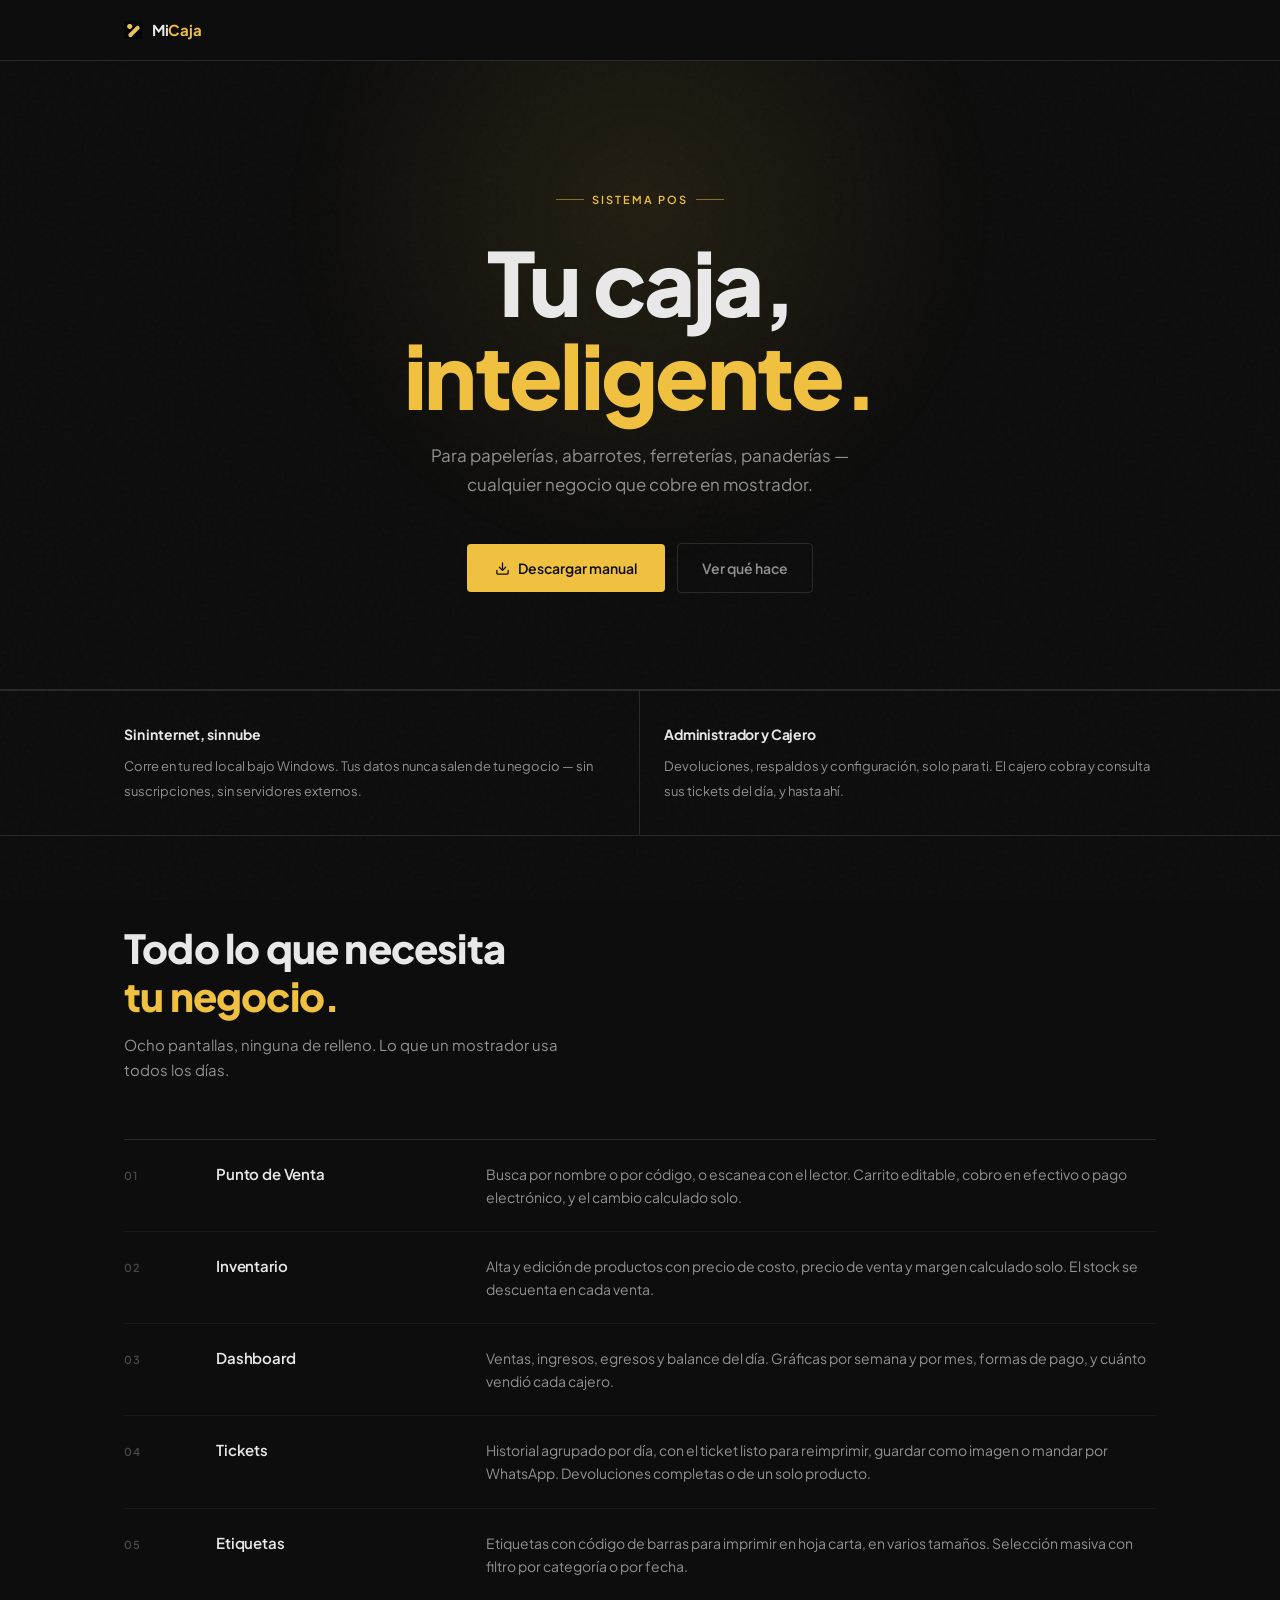
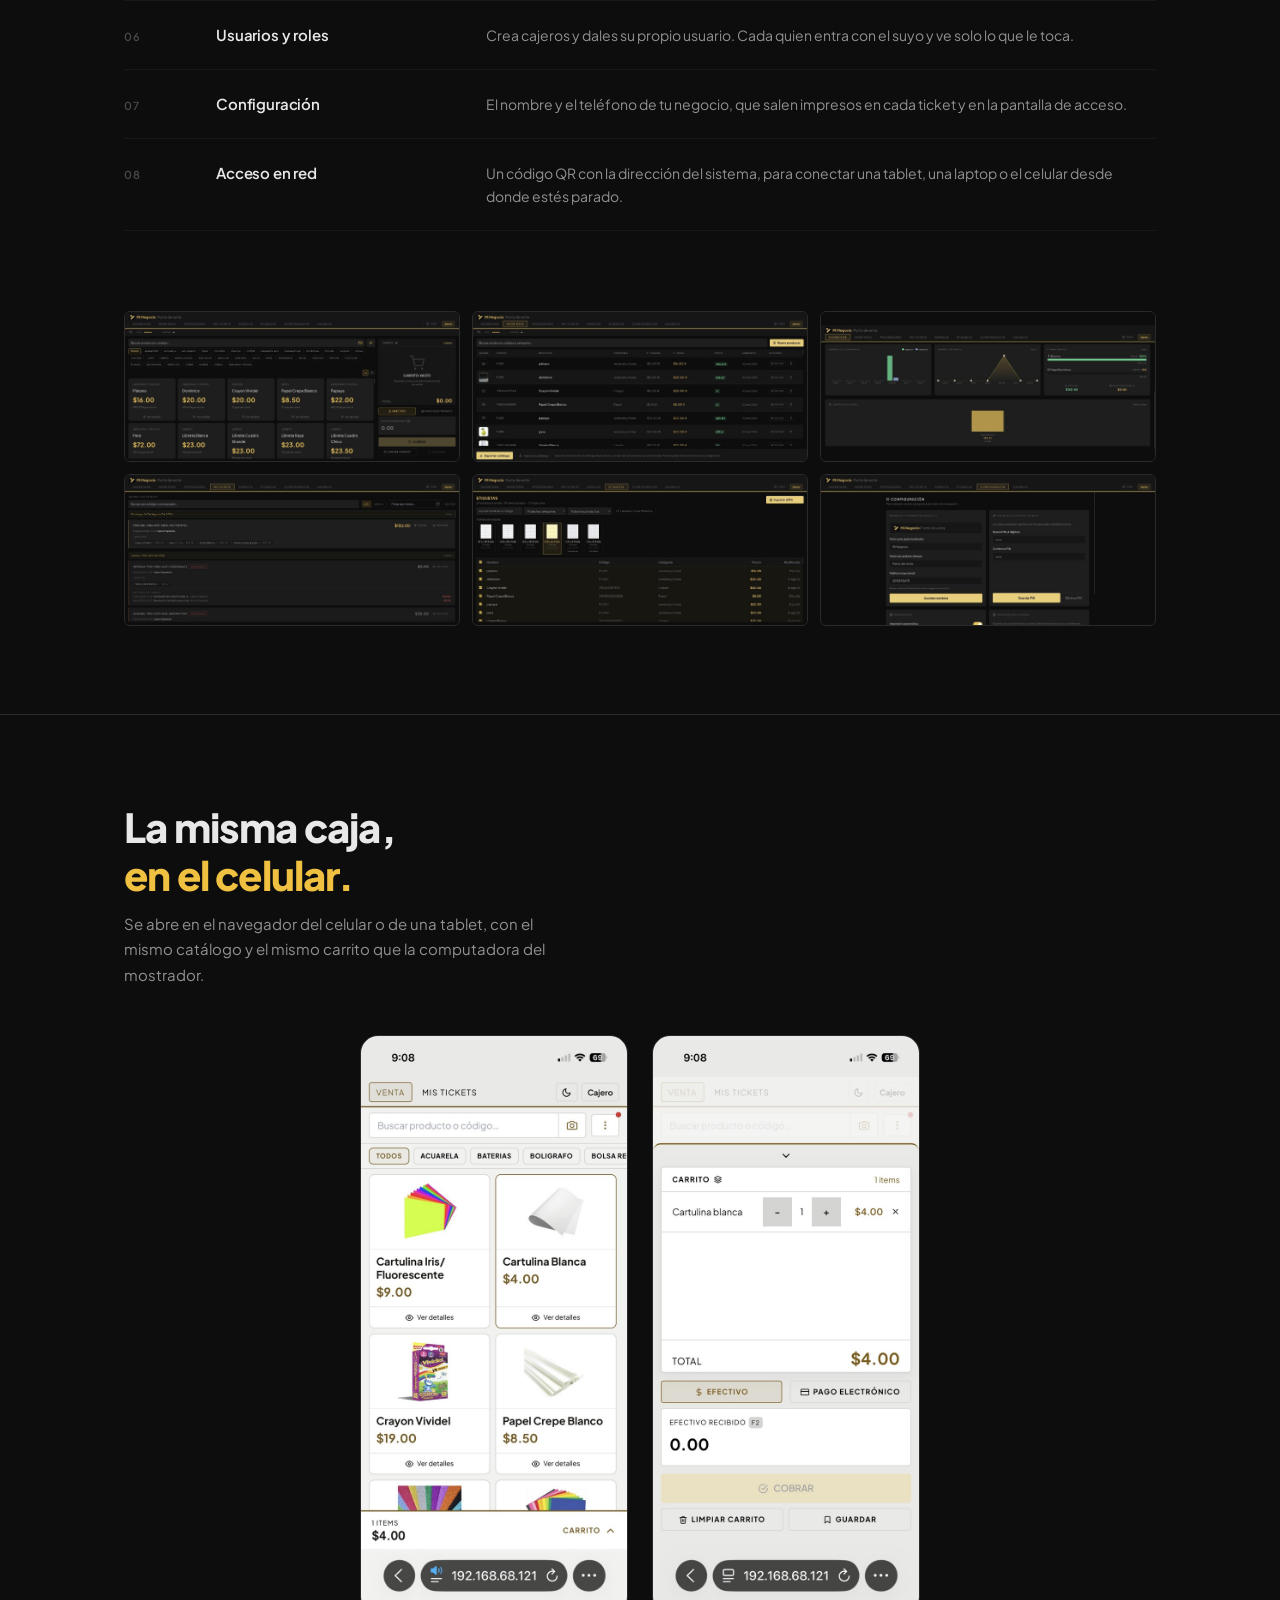
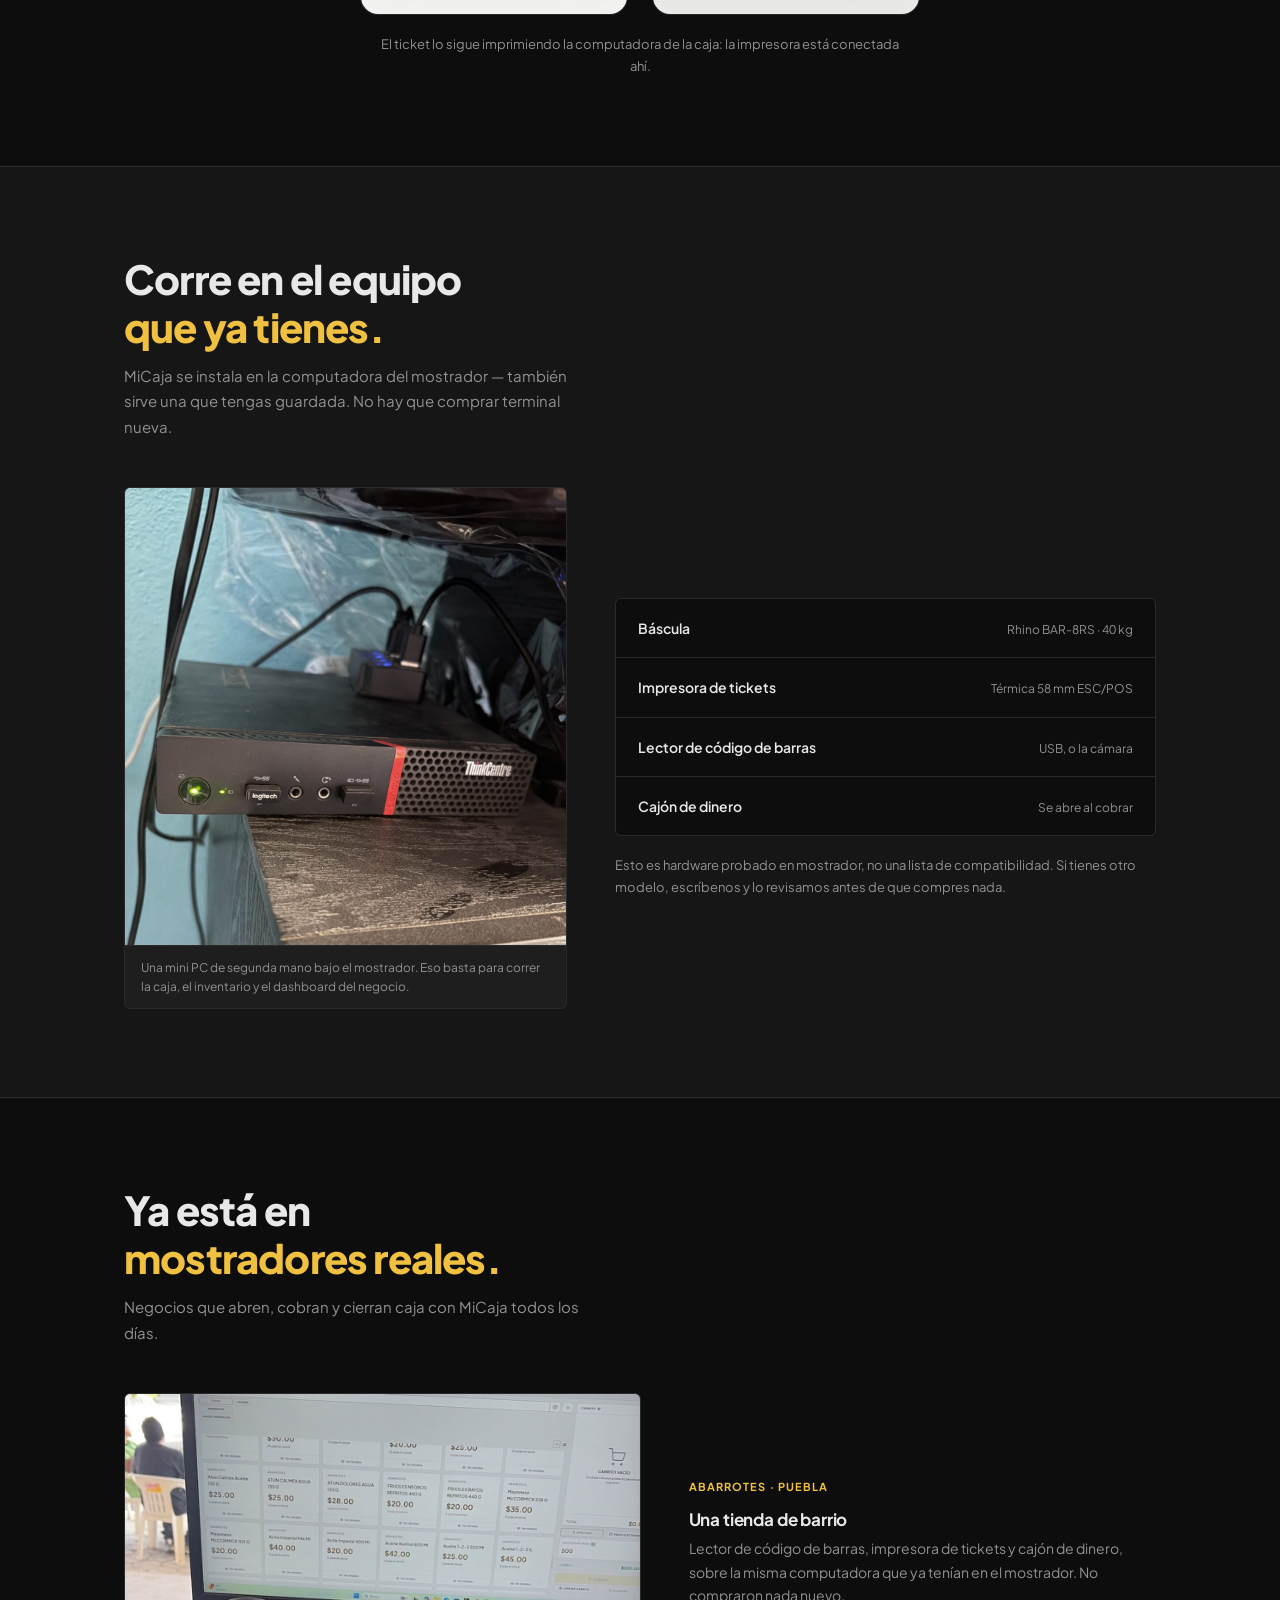
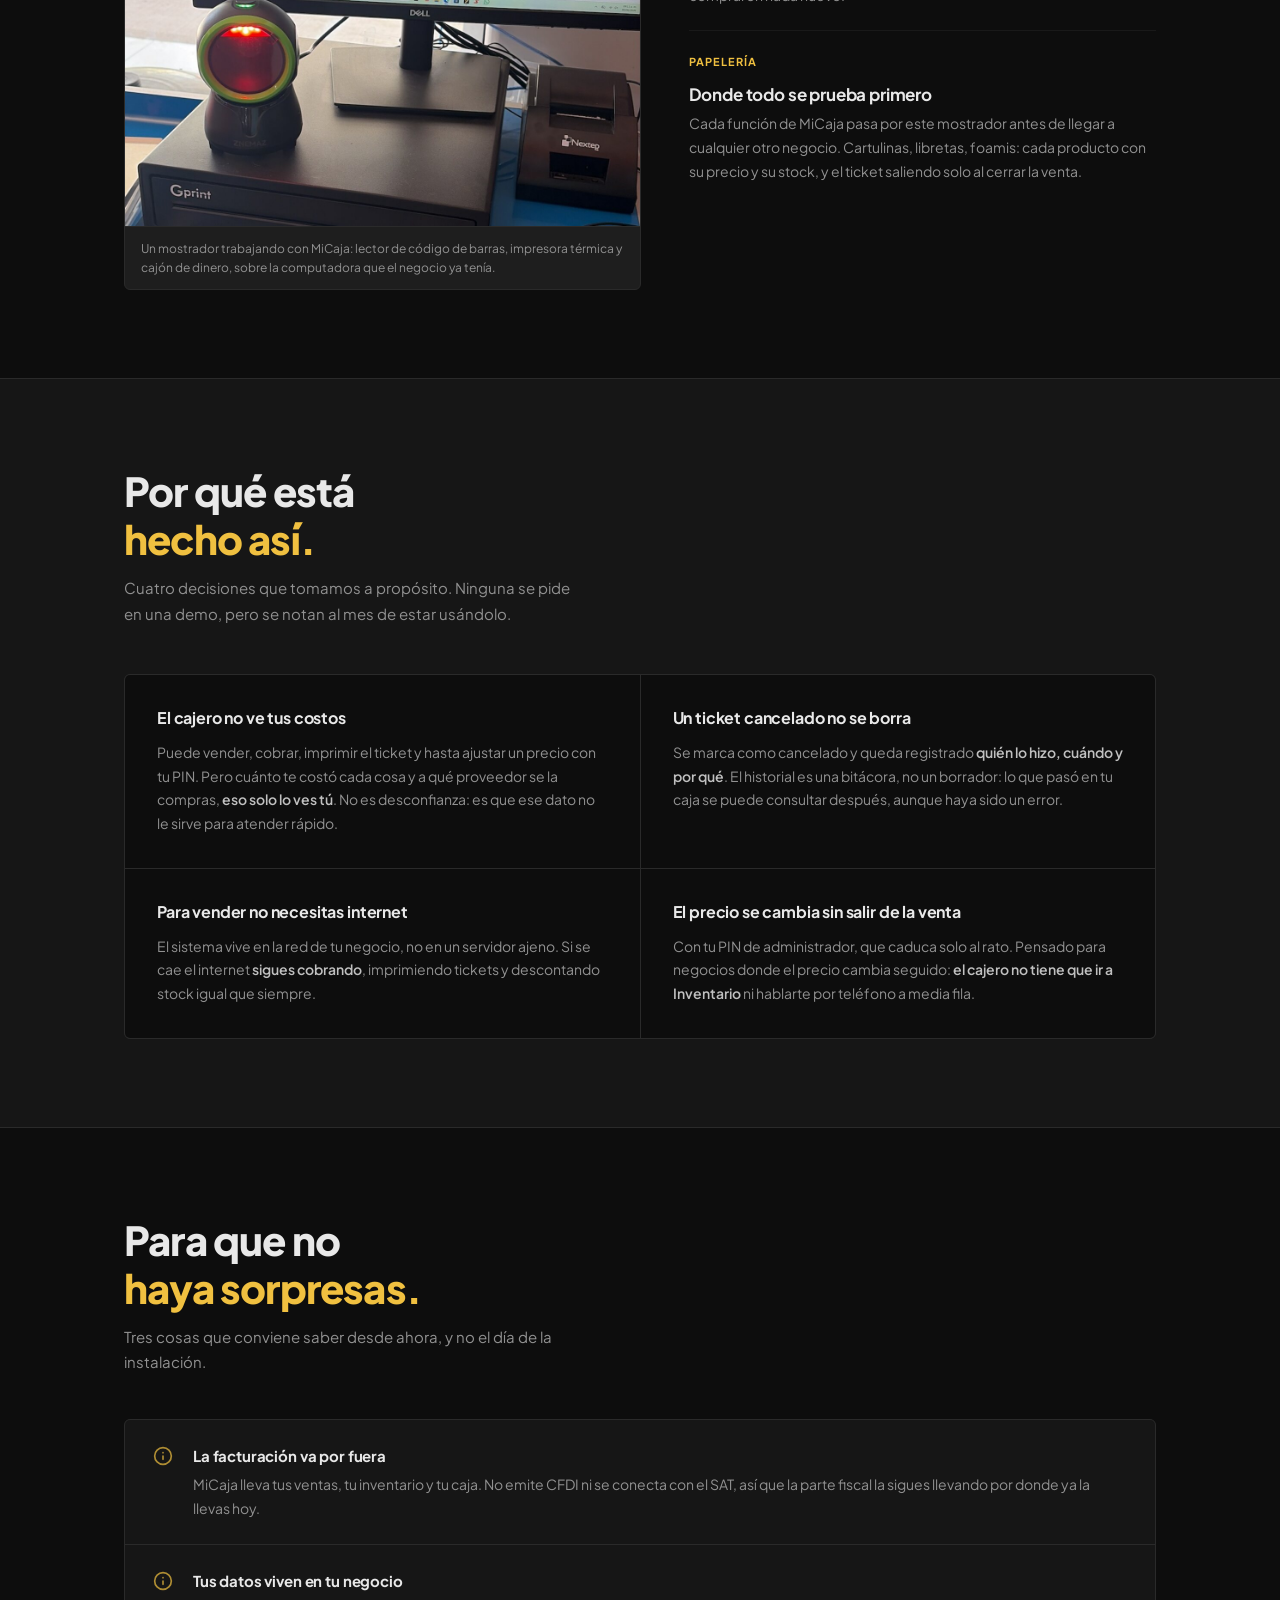
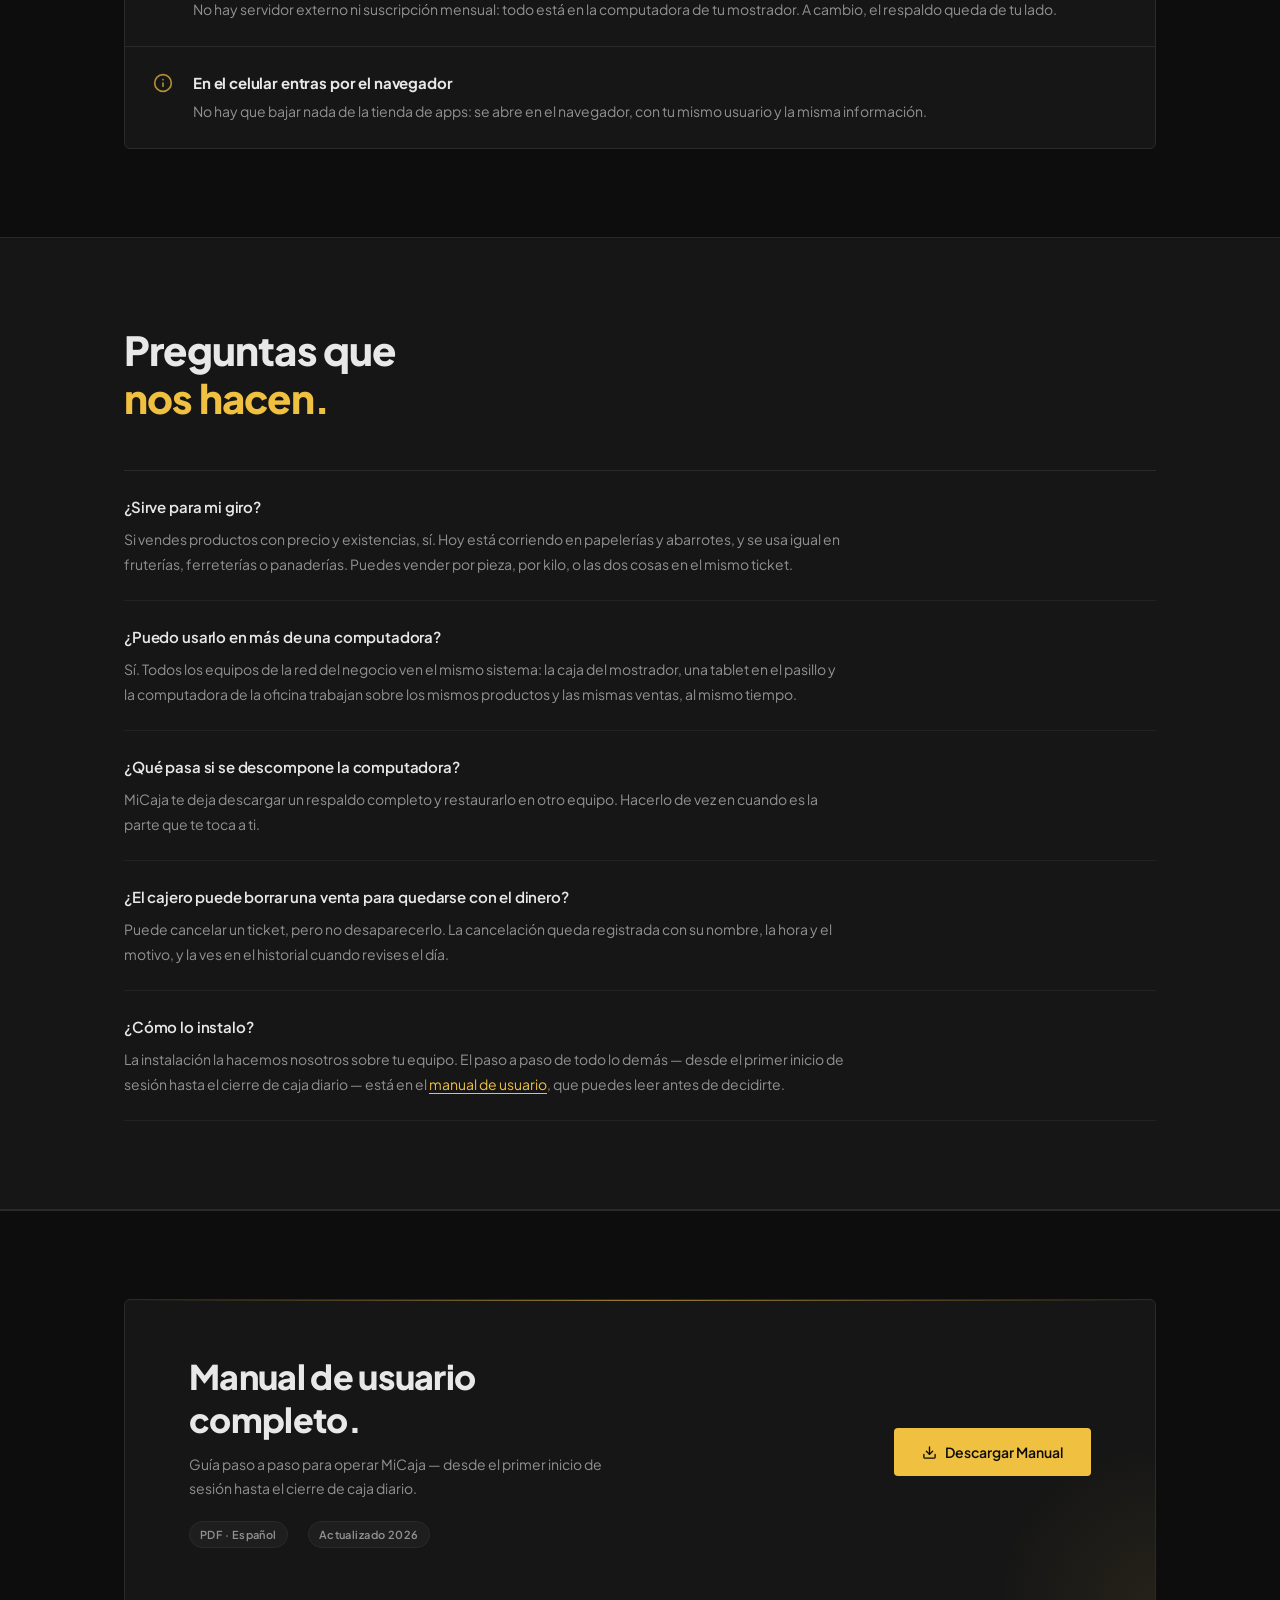
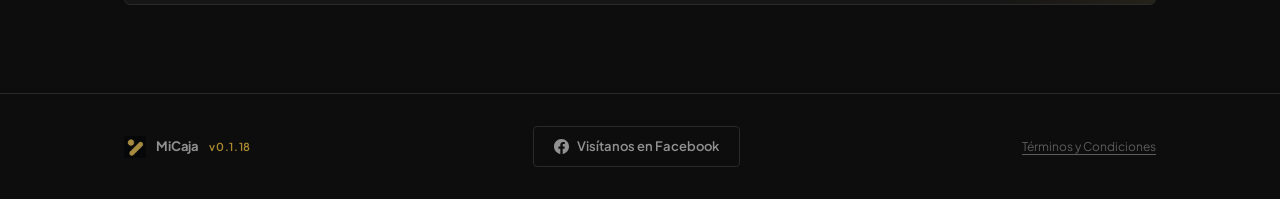
==== commit 2941f3a8: "refactor(contenido): quita jerga, datos frágiles y repeticiones Repaso completo del texto de la land" ====
--- a/index.html
+++ b/index.html
@@ -31,7 +31,7 @@
       <div class="hero-eyebrow">Sistema POS</div>
       <h1 class="hero-title">Tu caja,<br><em>inteligente.</em></h1>
       <p class="hero-subtitle">
-        Sistema POS para pequeños negocios: papelerías, ferreterías, abarrotes, panaderías y más.
+        Para papelerías, abarrotes, ferreterías, panaderías — cualquier negocio que cobre en mostrador.
       </p>
       <div class="hero-actions">
         <a href="manual.pdf" download class="btn-primary">
@@ -54,7 +54,7 @@
       </li>
       <li class="fact-item fade-in">
         <span class="fact-label">Administrador y Cajero</span>
-        <span class="fact-desc">Devoluciones, respaldos y configuración solo para el admin. El cajero cobra, consulta tickets y accede desde cualquier dispositivo en la red.</span>
+        <span class="fact-desc">Devoluciones, respaldos y configuración, solo para ti. El cajero cobra y consulta sus tickets del día, y hasta ahí.</span>
       </li>
     </ul>
   </div>
@@ -64,7 +64,7 @@
     <div class="container">
       <div class="fade-in">
         <h2 class="section-title">Todo lo que necesita<br><em>tu negocio.</em></h2>
-        <p class="section-desc">Diseñado específicamente para comercios: sin funciones de más, sin curva de aprendizaje.</p>
+        <p class="section-desc">Ocho pantallas, ninguna de relleno. Lo que un mostrador usa todos los días.</p>
       </div>
 
       <!-- Features list -->
@@ -72,42 +72,42 @@
         <div class="feature-row">
           <span class="fr-num">01</span>
           <div class="fr-name">Punto de Venta</div>
-          <div class="fr-desc">Grid de productos con búsqueda instantánea y escáner de código de barras por cámara. Carrito editable, métodos de pago y sonidos de feedback.</div>
+          <div class="fr-desc">Busca por nombre o por código, o escanea con el lector. Carrito editable, cobro en efectivo o pago electrónico, y el cambio calculado solo.</div>
         </div>
         <div class="feature-row">
           <span class="fr-num">02</span>
           <div class="fr-name">Inventario</div>
-          <div class="fr-desc">Alta y edición con precio de costo, venta y margen de ganancia automático. Respaldo y restauración completa del inventario en JSON.</div>
+          <div class="fr-desc">Alta y edición de productos con precio de costo, precio de venta y margen calculado solo. El stock se descuenta en cada venta.</div>
         </div>
         <div class="feature-row">
           <span class="fr-num">03</span>
           <div class="fr-name">Dashboard</div>
-          <div class="fr-desc">KPIs del día: ventas, ingresos, egresos y utilidad neta. Gráficas de los últimos 7 días y resumen de los últimos 6 meses.</div>
+          <div class="fr-desc">Ventas, ingresos, egresos y balance del día. Gráficas por semana y por mes, formas de pago, y cuánto vendió cada cajero.</div>
         </div>
         <div class="feature-row">
           <span class="fr-num">04</span>
           <div class="fr-name">Tickets</div>
-          <div class="fr-desc">Historial agrupado por día. Recibo térmico 58 mm con QR, exportar como imagen y compartir por WhatsApp. Devoluciones completas o por ítem individual.</div>
+          <div class="fr-desc">Historial agrupado por día, con el ticket listo para reimprimir, guardar como imagen o mandar por WhatsApp. Devoluciones completas o de un solo producto.</div>
         </div>
         <div class="feature-row">
           <span class="fr-num">05</span>
           <div class="fr-name">Etiquetas</div>
-          <div class="fr-desc">Etiquetas CODE128 en hoja carta, 3 columnas. Selección masiva con filtro por categoría o fecha de modificación del producto.</div>
+          <div class="fr-desc">Etiquetas con código de barras para imprimir en hoja carta, en varios tamaños. Selección masiva con filtro por categoría o por fecha.</div>
         </div>
         <div class="feature-row">
           <span class="fr-num">06</span>
-          <div class="fr-name">Usuarios &amp; Roles</div>
-          <div class="fr-desc">Crea y gestiona cajeros desde el panel admin. Administrador con control total; cajero con acceso acotado a POS y tickets.</div>
+          <div class="fr-name">Usuarios y roles</div>
+          <div class="fr-desc">Crea cajeros y dales su propio usuario. Cada quien entra con el suyo y ve solo lo que le toca.</div>
         </div>
         <div class="feature-row">
           <span class="fr-num">07</span>
           <div class="fr-name">Configuración</div>
-          <div class="fr-desc">Personaliza el nombre y subtítulo de tu negocio. Se refleja en los tickets, en las etiquetas y en la pantalla de acceso.</div>
+          <div class="fr-desc">El nombre y el teléfono de tu negocio, que salen impresos en cada ticket y en la pantalla de acceso.</div>
         </div>
         <div class="feature-row">
           <span class="fr-num">08</span>
-          <div class="fr-name">Acceso LAN</div>
-          <div class="fr-desc">URL del sistema en red local con código QR. Conecta tablets, laptops o cualquier dispositivo en la misma red — sin internet.</div>
+          <div class="fr-name">Acceso en red</div>
+          <div class="fr-desc">Un código QR con la dirección del sistema, para conectar una tablet, una laptop o el celular desde donde estés parado.</div>
         </div>
       </div>
 
@@ -206,7 +206,7 @@
     <div class="container">
       <div class="fade-in">
         <h2 class="section-title">La misma caja,<br><em>en el celular.</em></h2>
-        <p class="section-desc">Se abre en el navegador del celular o de una tablet, dentro de la red de tu negocio. No hay app que instalar ni cuenta nueva que crear.</p>
+        <p class="section-desc">Se abre en el navegador del celular o de una tablet, con el mismo catálogo y el mismo carrito que la computadora del mostrador.</p>
       </div>
       <div class="celular-grid fade-in">
         <div class="celular-shot"><img src="fotos/celular-venta.jpg" alt="El grid de productos de MiCaja en la pantalla de un celular" loading="lazy" /></div>
@@ -248,7 +248,7 @@
     <div class="container">
       <div class="fade-in">
         <h2 class="section-title">Ya está en<br><em>mostradores reales.</em></h2>
-        <p class="section-desc">No es una demo ni un prototipo. Son negocios cobrando con MiCaja todos los días, en su propio mostrador.</p>
+        <p class="section-desc">Negocios que abren, cobran y cierran caja con MiCaja todos los días.</p>
       </div>
       <div class="clientes-grid">
         <figure class="cliente-foto fade-in">
@@ -259,7 +259,7 @@
           <div class="cliente-item">
             <div class="cliente-lugar">Abarrotes · Puebla</div>
             <div class="cliente-nombre">Una tienda de barrio</div>
-            <p class="cliente-desc">Lector de código de barras, impresora de tickets y el stock descontándose solo en cada venta. Corriendo en la misma computadora que ya tenían sobre el mostrador, sin comprar equipo nuevo.</p>
+            <p class="cliente-desc">Lector de código de barras, impresora de tickets y cajón de dinero, sobre la misma computadora que ya tenían en el mostrador. No compraron nada nuevo.</p>
           </div>
           <div class="cliente-item">
             <div class="cliente-lugar">Papelería</div>
@@ -276,7 +276,7 @@
     <div class="container">
       <div class="fade-in">
         <h2 class="section-title">Por qué está<br><em>hecho así.</em></h2>
-        <p class="section-desc">Cuatro decisiones que tomamos a propósito, y que explican por qué MiCaja se siente distinto a un sistema de caja genérico.</p>
+        <p class="section-desc">Cuatro decisiones que tomamos a propósito. Ninguna se pide en una demo, pero se notan al mes de estar usándolo.</p>
       </div>
       <div class="decisiones fade-in">
         <div class="decision">
@@ -293,7 +293,7 @@
         </div>
         <div class="decision">
           <div class="decision-titulo">El precio se cambia sin salir de la venta</div>
-          <p class="decision-texto">Con tu PIN de administrador, que dura 10 minutos. Pensado para negocios donde el precio cambia seguido: <strong>el cajero no tiene que ir a Inventario</strong> ni hablarte por teléfono a media fila.</p>
+          <p class="decision-texto">Con tu PIN de administrador, que caduca solo al rato. Pensado para negocios donde el precio cambia seguido: <strong>el cajero no tiene que ir a Inventario</strong> ni hablarte por teléfono a media fila.</p>
         </div>
       </div>
     </div>
@@ -318,14 +318,14 @@
           <span class="aviso-icono"><svg width="20" height="20" viewBox="0 0 24 24" fill="none" stroke="currentColor" stroke-width="2" stroke-linecap="round" stroke-linejoin="round"><circle cx="12" cy="12" r="10"/><line x1="12" y1="16" x2="12" y2="12"/><line x1="12" y1="8" x2="12.01" y2="8"/></svg></span>
           <div>
             <div class="aviso-titulo">Tus datos viven en tu negocio</div>
-            <p class="aviso-texto">No hay servidor externo ni suscripción mensual: todo está en la computadora de tu mostrador. A cambio, el respaldo lo decides tú — el sistema te lo deja descargar en un clic, y guardarlo queda de tu lado.</p>
+            <p class="aviso-texto">No hay servidor externo ni suscripción mensual: todo está en la computadora de tu mostrador. A cambio, el respaldo queda de tu lado.</p>
           </div>
         </div>
         <div class="aviso-item">
           <span class="aviso-icono"><svg width="20" height="20" viewBox="0 0 24 24" fill="none" stroke="currentColor" stroke-width="2" stroke-linecap="round" stroke-linejoin="round"><circle cx="12" cy="12" r="10"/><line x1="12" y1="16" x2="12" y2="12"/><line x1="12" y1="8" x2="12.01" y2="8"/></svg></span>
           <div>
             <div class="aviso-titulo">En el celular entras por el navegador</div>
-            <p class="aviso-texto">No hay que bajar nada de la tienda de apps. Se abre igual que en la computadora, dentro de tu red local, con tu mismo usuario y la misma información.</p>
+            <p class="aviso-texto">No hay que bajar nada de la tienda de apps: se abre en el navegador, con tu mismo usuario y la misma información.</p>
           </div>
         </div>
       </div>
@@ -349,11 +349,11 @@
         </div>
         <div class="faq-item">
           <div class="faq-pregunta">¿Qué pasa si se descompone la computadora?</div>
-          <p class="faq-respuesta">MiCaja te deja descargar un respaldo completo del inventario y restaurarlo en otro equipo. Como los datos viven en tu negocio y no en la nube, hacer ese respaldo de vez en cuando es la parte que te toca a ti.</p>
+          <p class="faq-respuesta">MiCaja te deja descargar un respaldo completo y restaurarlo en otro equipo. Hacerlo de vez en cuando es la parte que te toca a ti.</p>
         </div>
         <div class="faq-item">
           <div class="faq-pregunta">¿El cajero puede borrar una venta para quedarse con el dinero?</div>
-          <p class="faq-respuesta">Puede cancelar un ticket, pero no desaparecerlo. La cancelación queda registrada con su nombre, la hora y el motivo, y tú la ves en el historial. Ese fue justamente el punto de que los tickets cancelados no se borren.</p>
+          <p class="faq-respuesta">Puede cancelar un ticket, pero no desaparecerlo. La cancelación queda registrada con su nombre, la hora y el motivo, y la ves en el historial cuando revises el día.</p>
         </div>
         <div class="faq-item">
           <div class="faq-pregunta">¿Cómo lo instalo?</div>
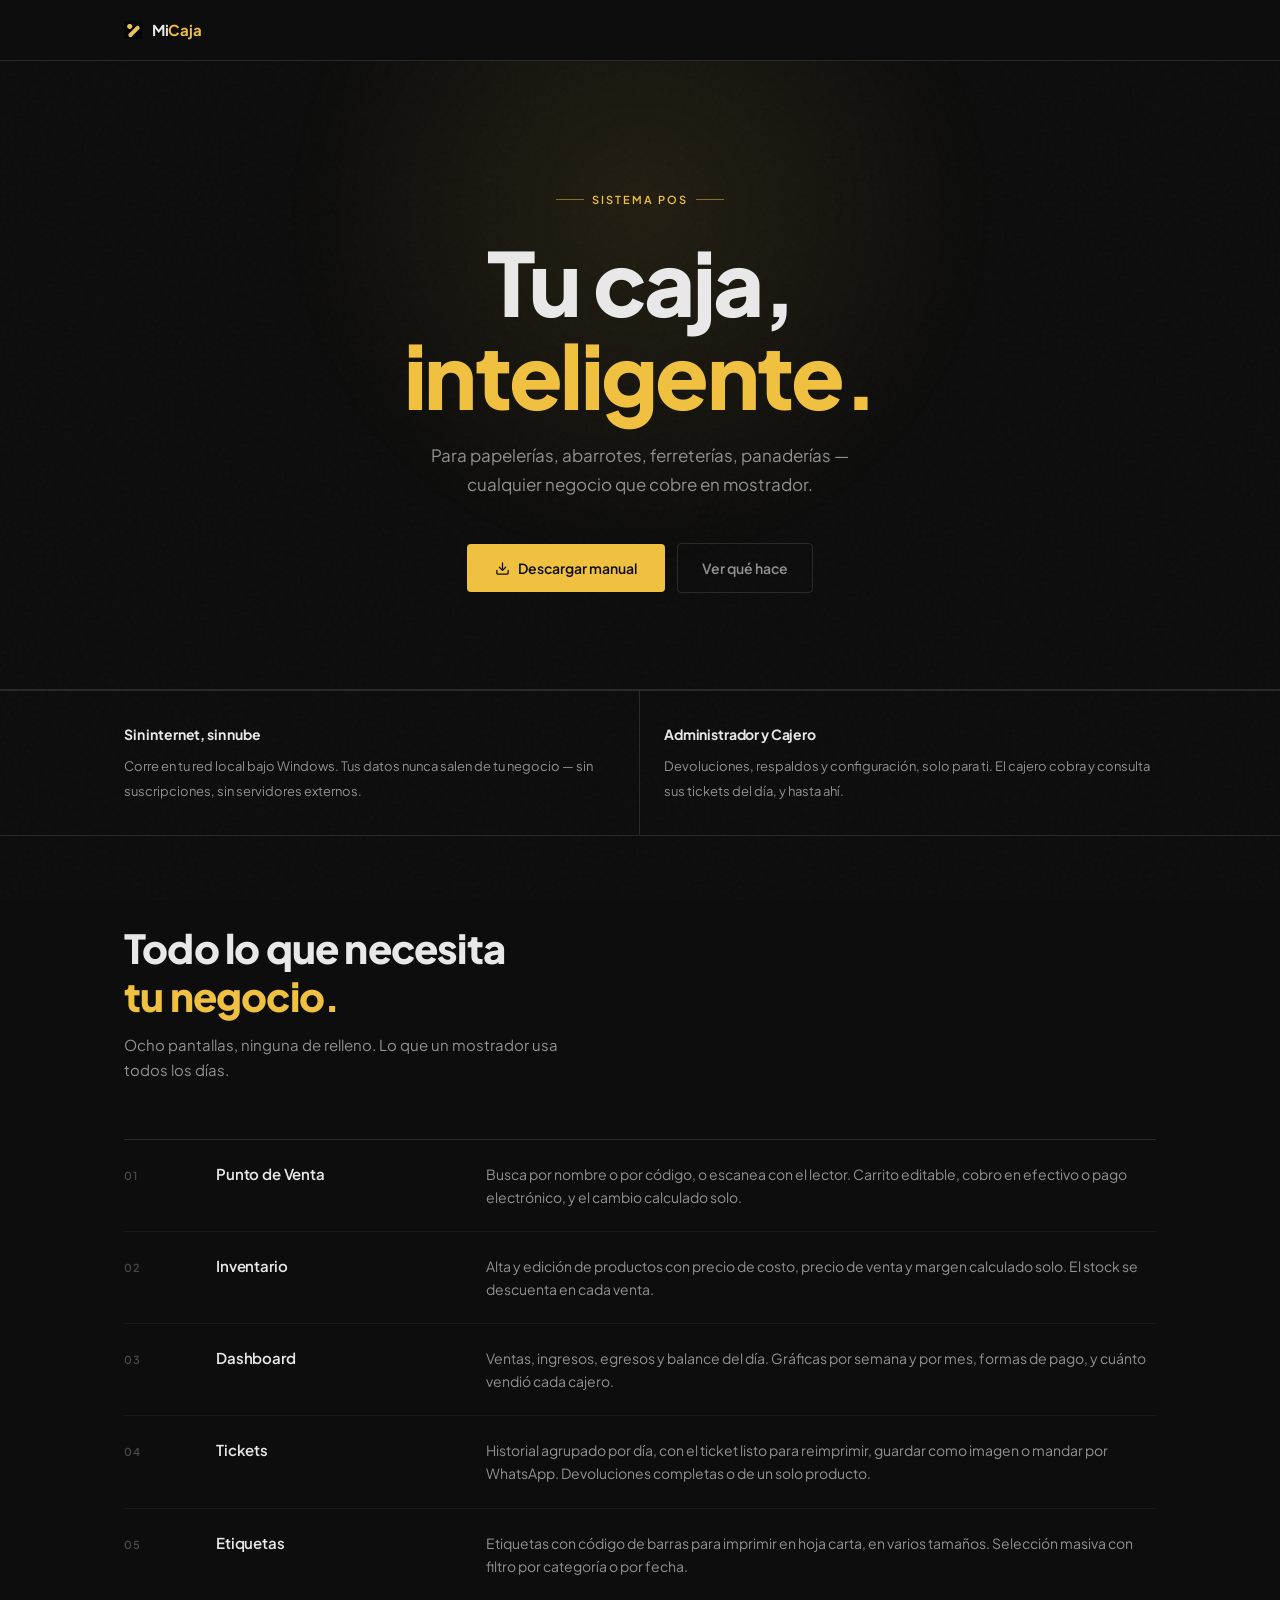
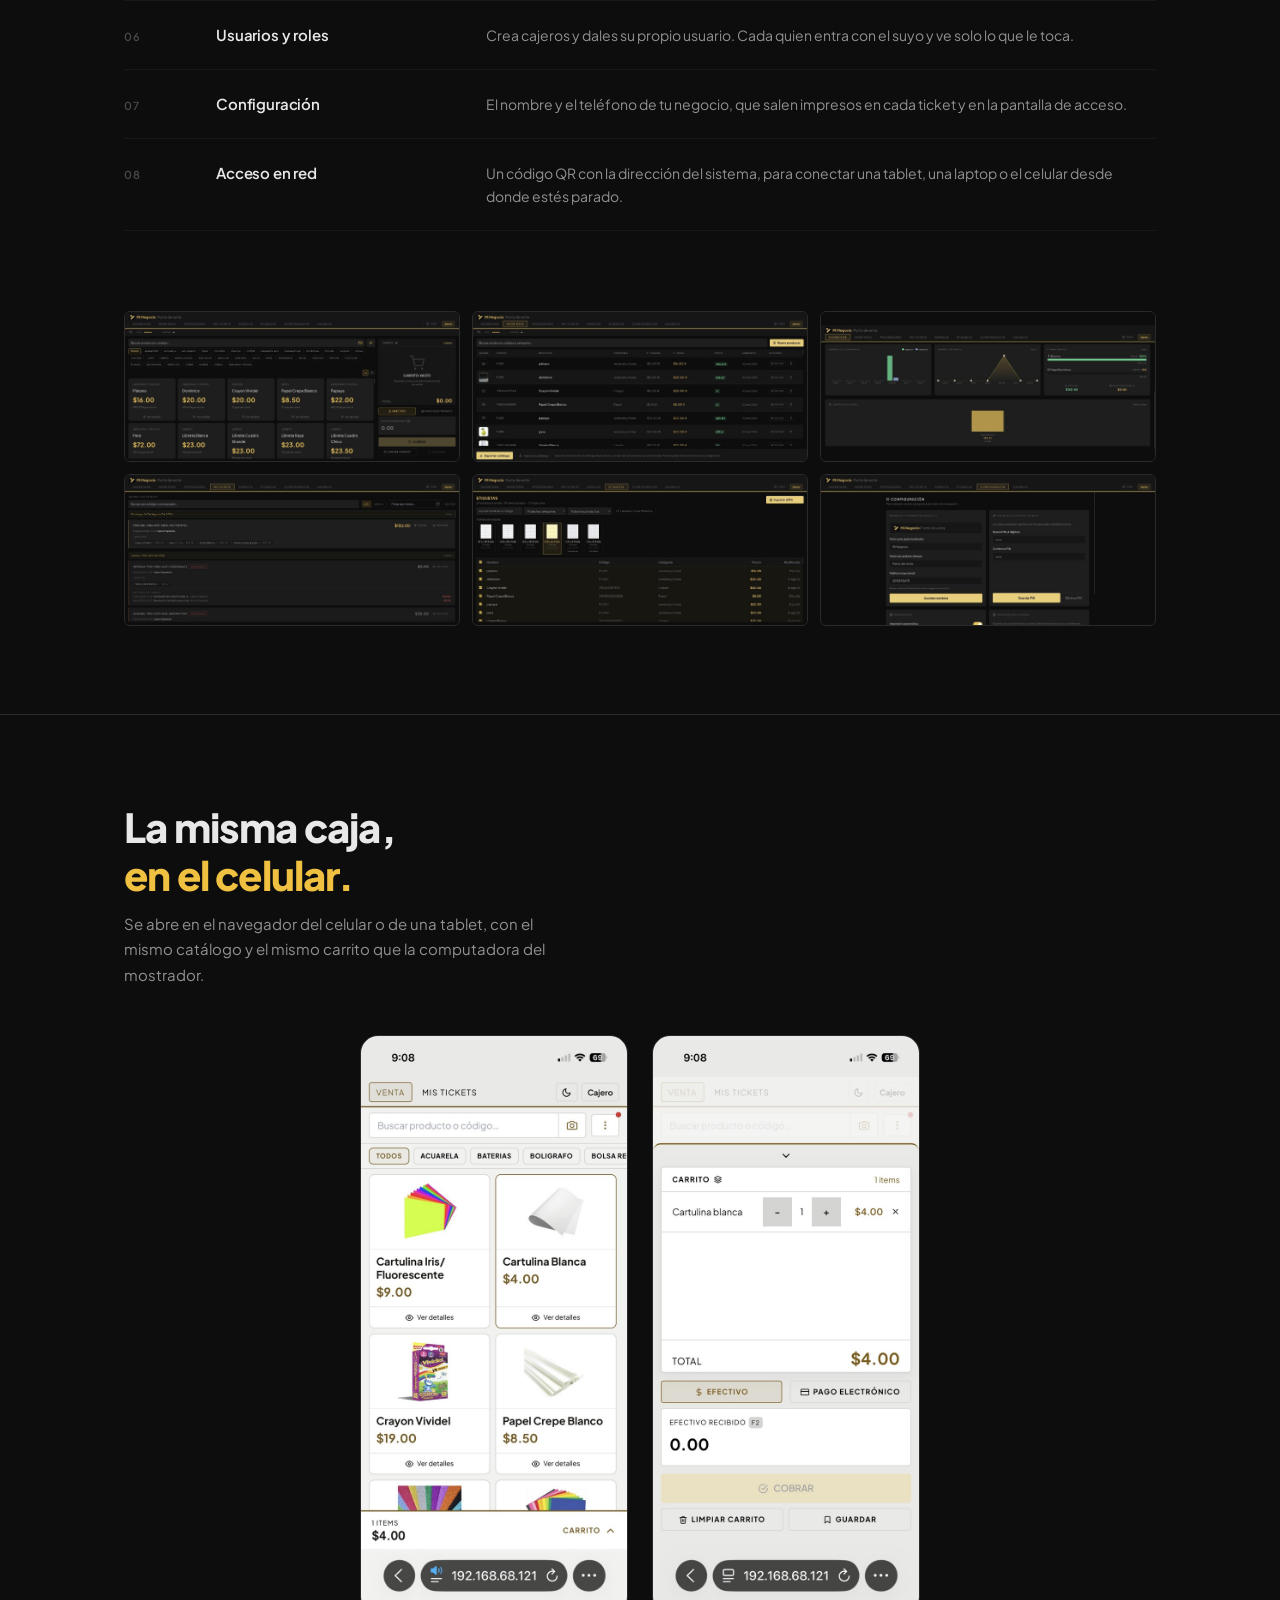
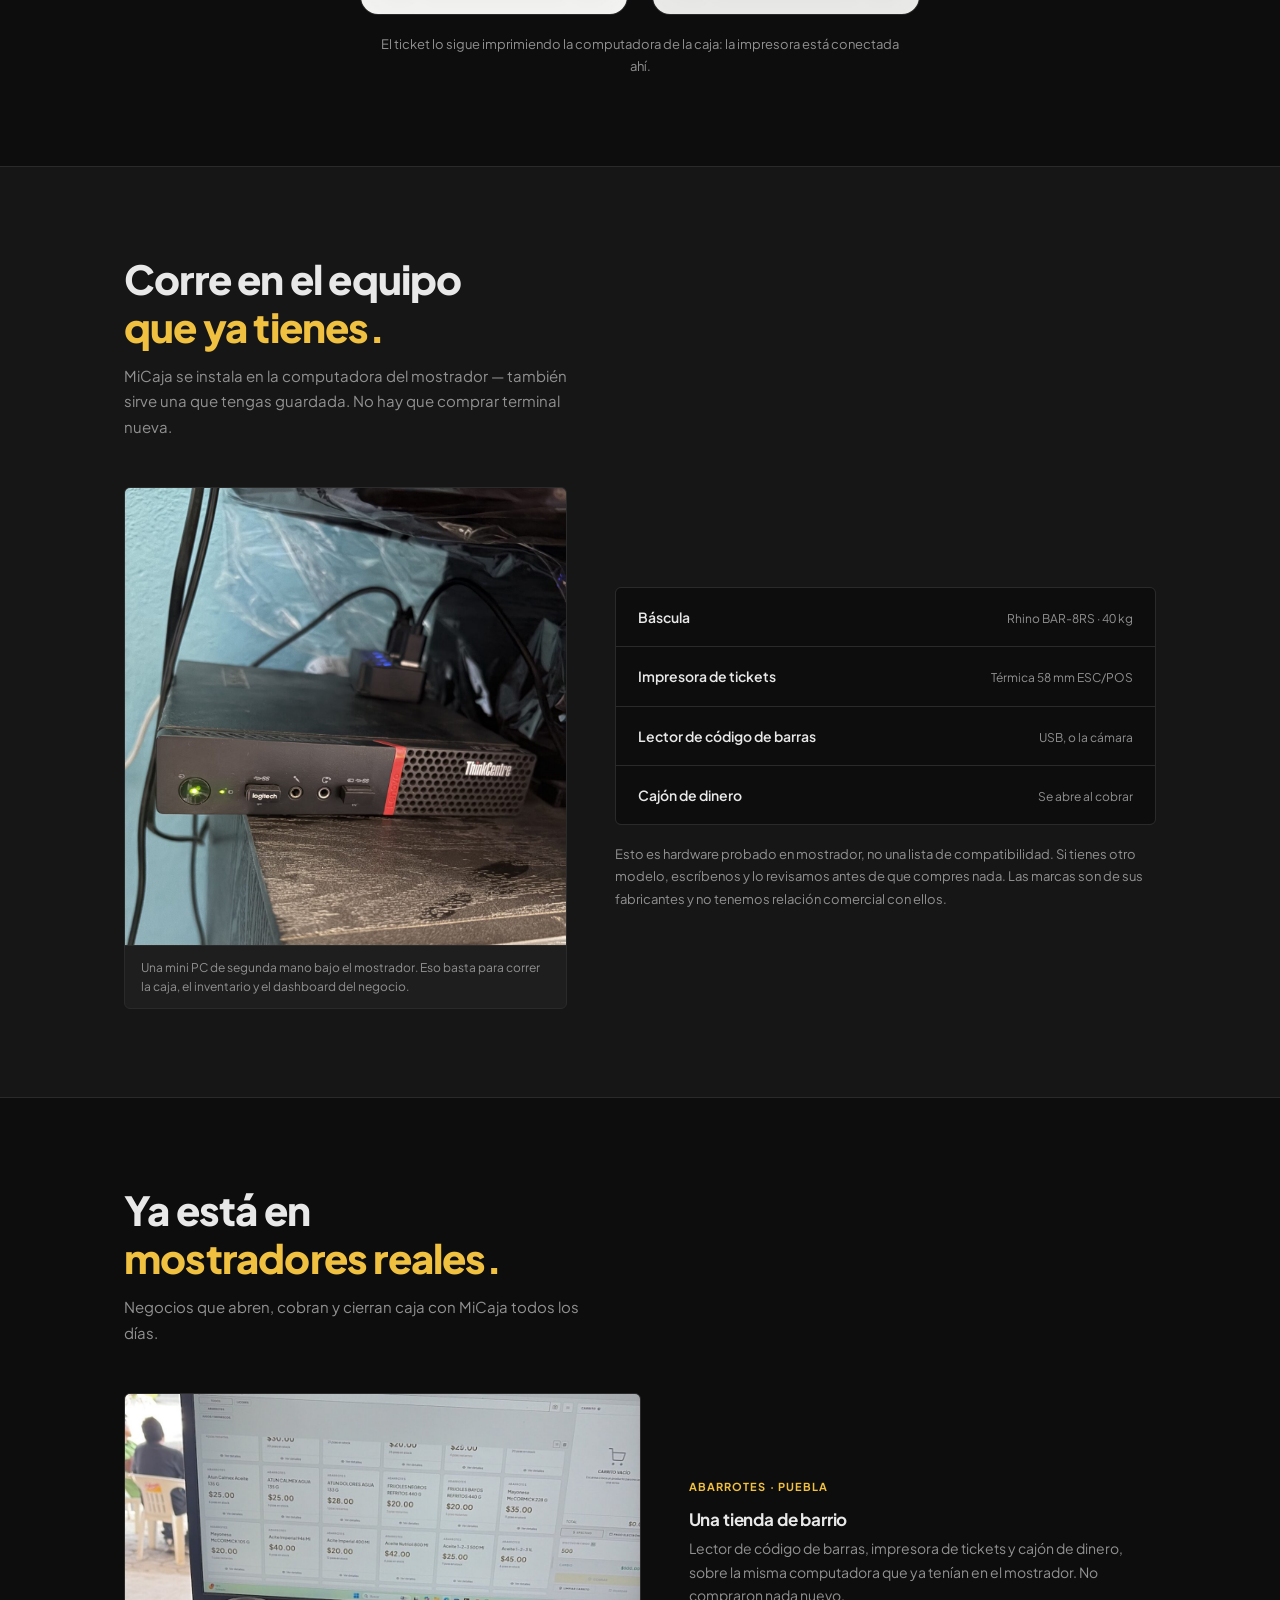
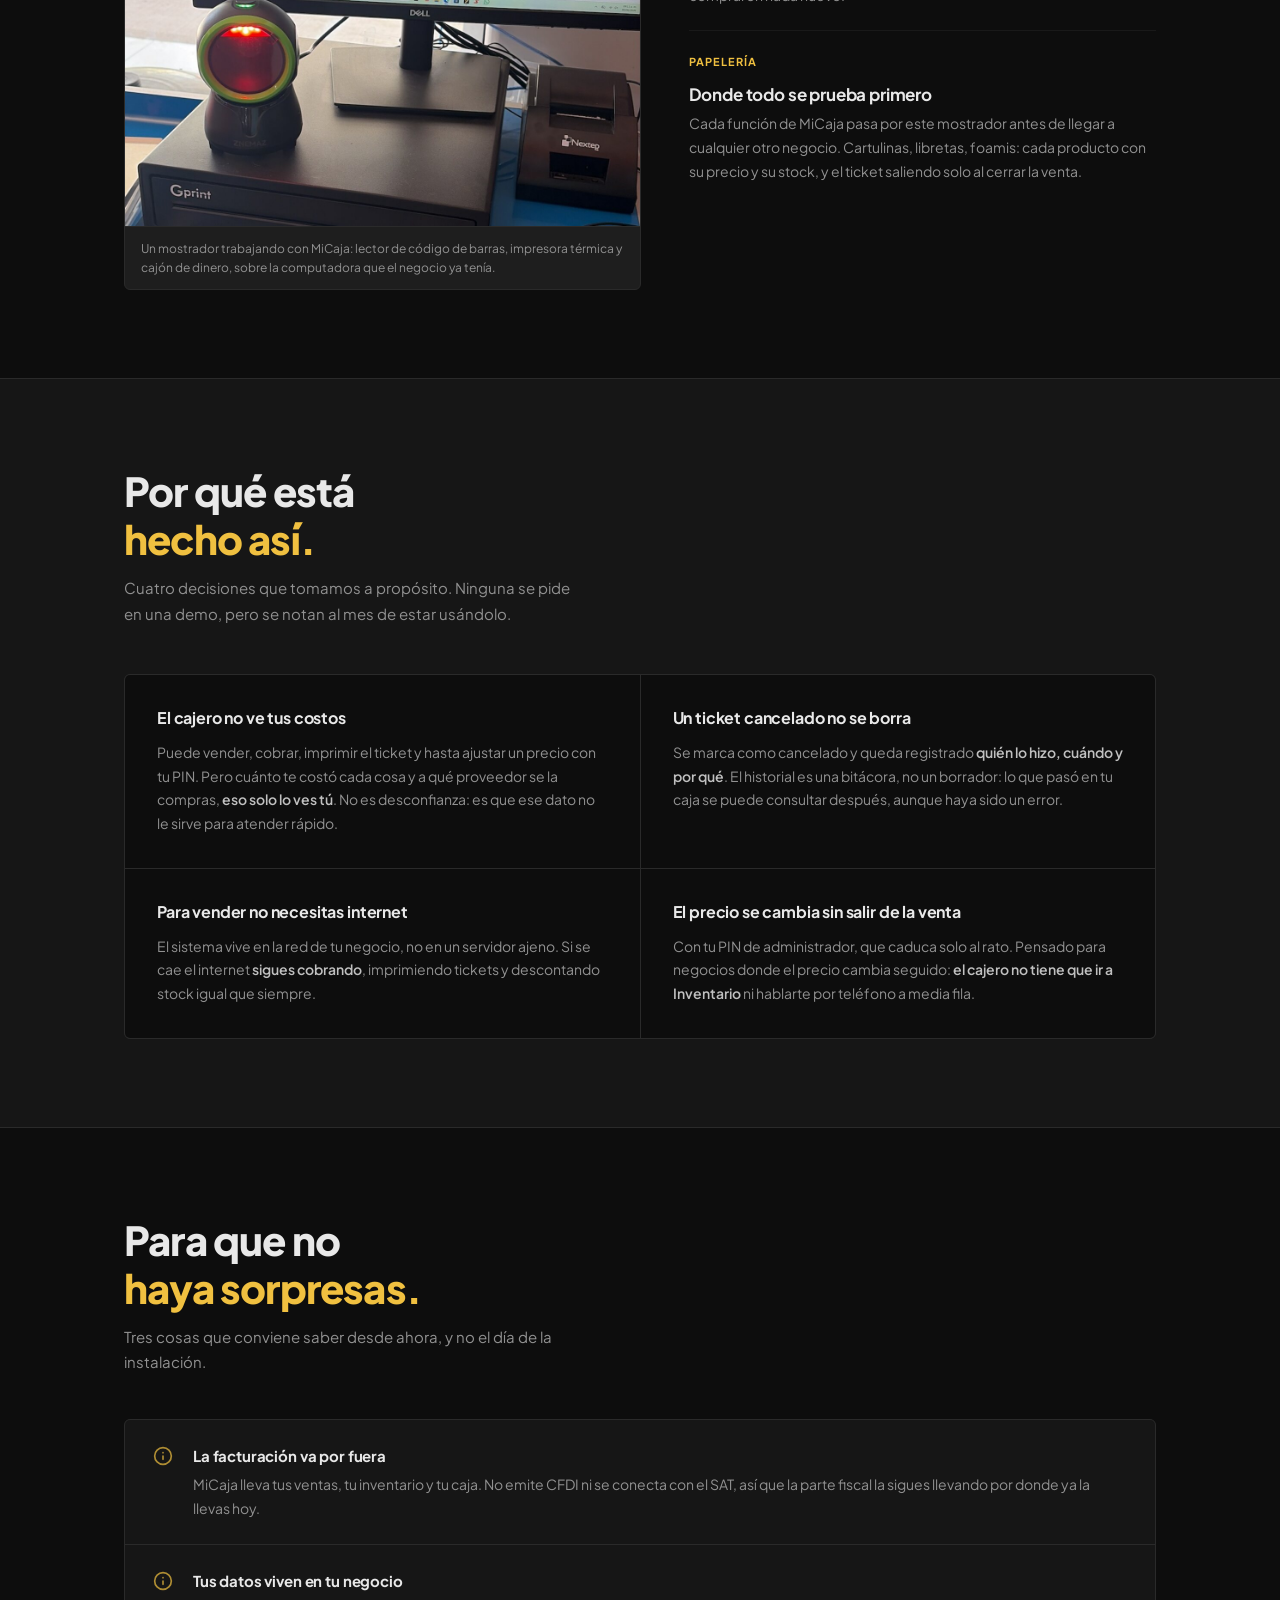
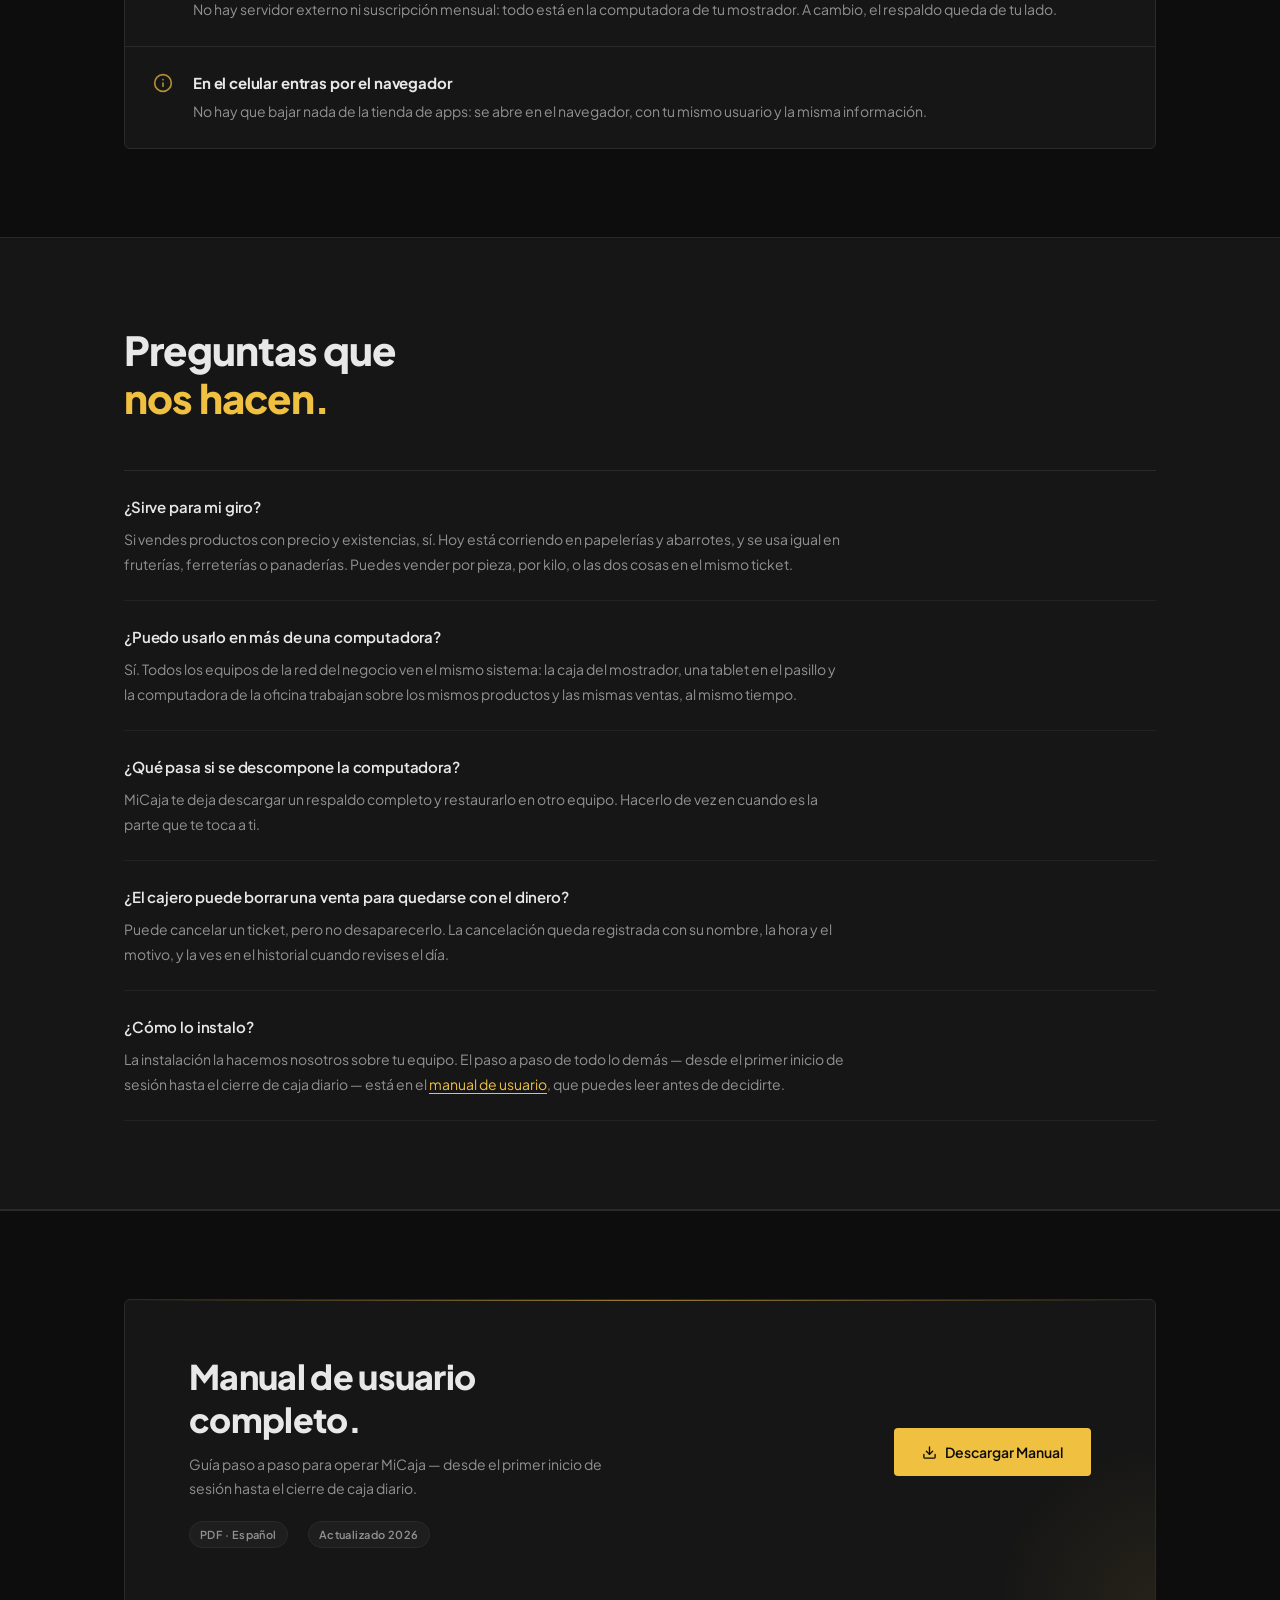
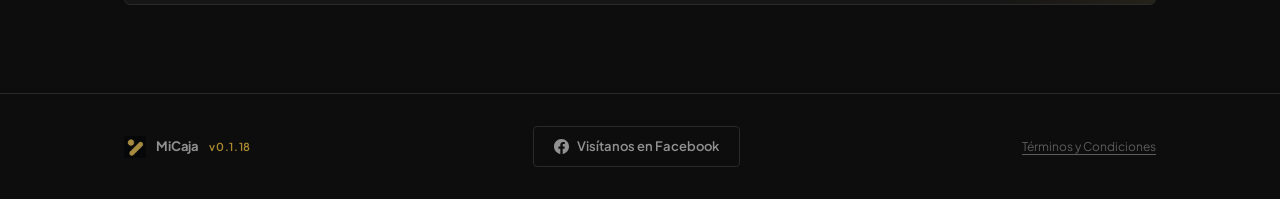
==== commit 896e576e: "docs(legal): agrega cláusula de marcas de terceros La landing menciona Windows, WhatsApp, Facebook, " ====
--- a/index.html
+++ b/index.html
@@ -237,7 +237,7 @@
             <div class="hw-item"><span class="hw-nombre">Lector de código de barras</span><span class="hw-modelo">USB, o la cámara</span></div>
             <div class="hw-item"><span class="hw-nombre">Cajón de dinero</span><span class="hw-modelo">Se abre al cobrar</span></div>
           </div>
-          <p class="hardware-nota">Esto es hardware probado en mostrador, no una lista de compatibilidad. Si tienes otro modelo, escríbenos y lo revisamos antes de que compres nada.</p>
+          <p class="hardware-nota">Esto es hardware probado en mostrador, no una lista de compatibilidad. Si tienes otro modelo, escríbenos y lo revisamos antes de que compres nada. Las marcas son de sus fabricantes y no tenemos relación comercial con ellos.</p>
         </div>
       </div>
     </div>
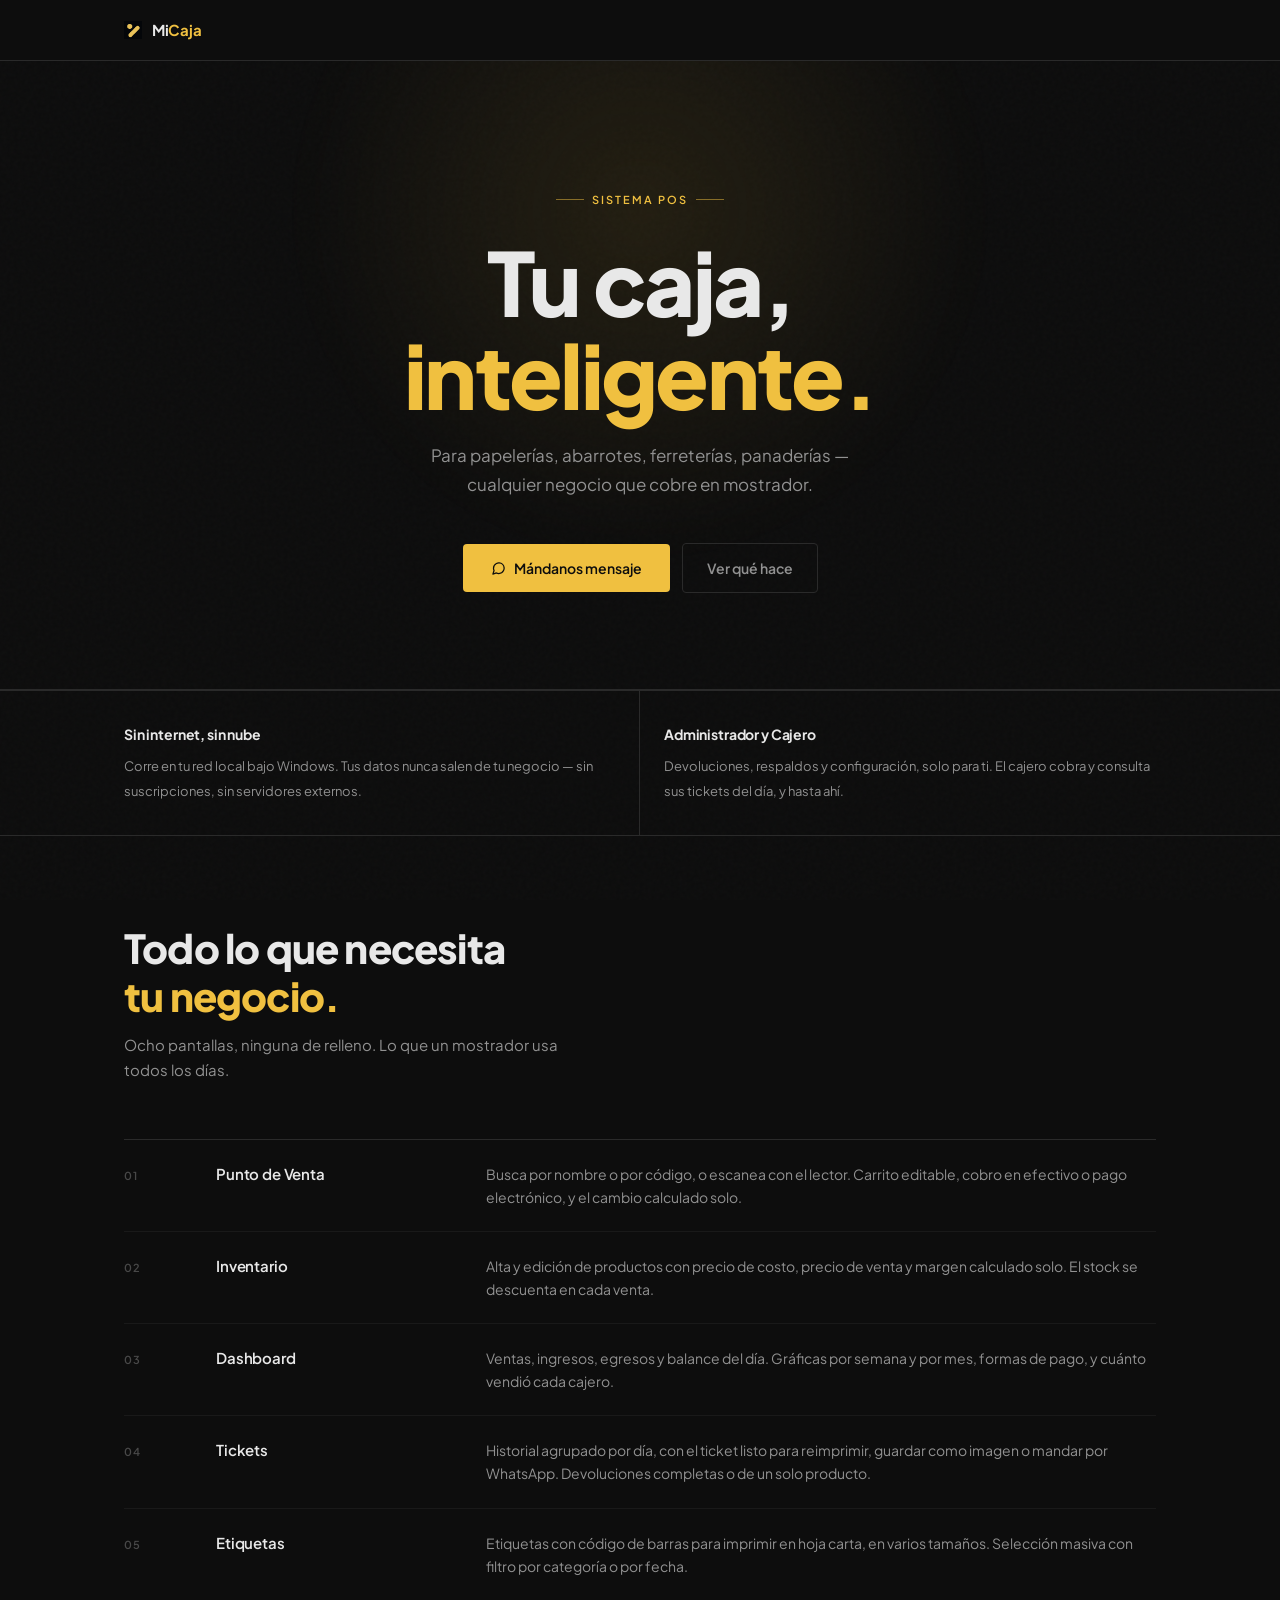
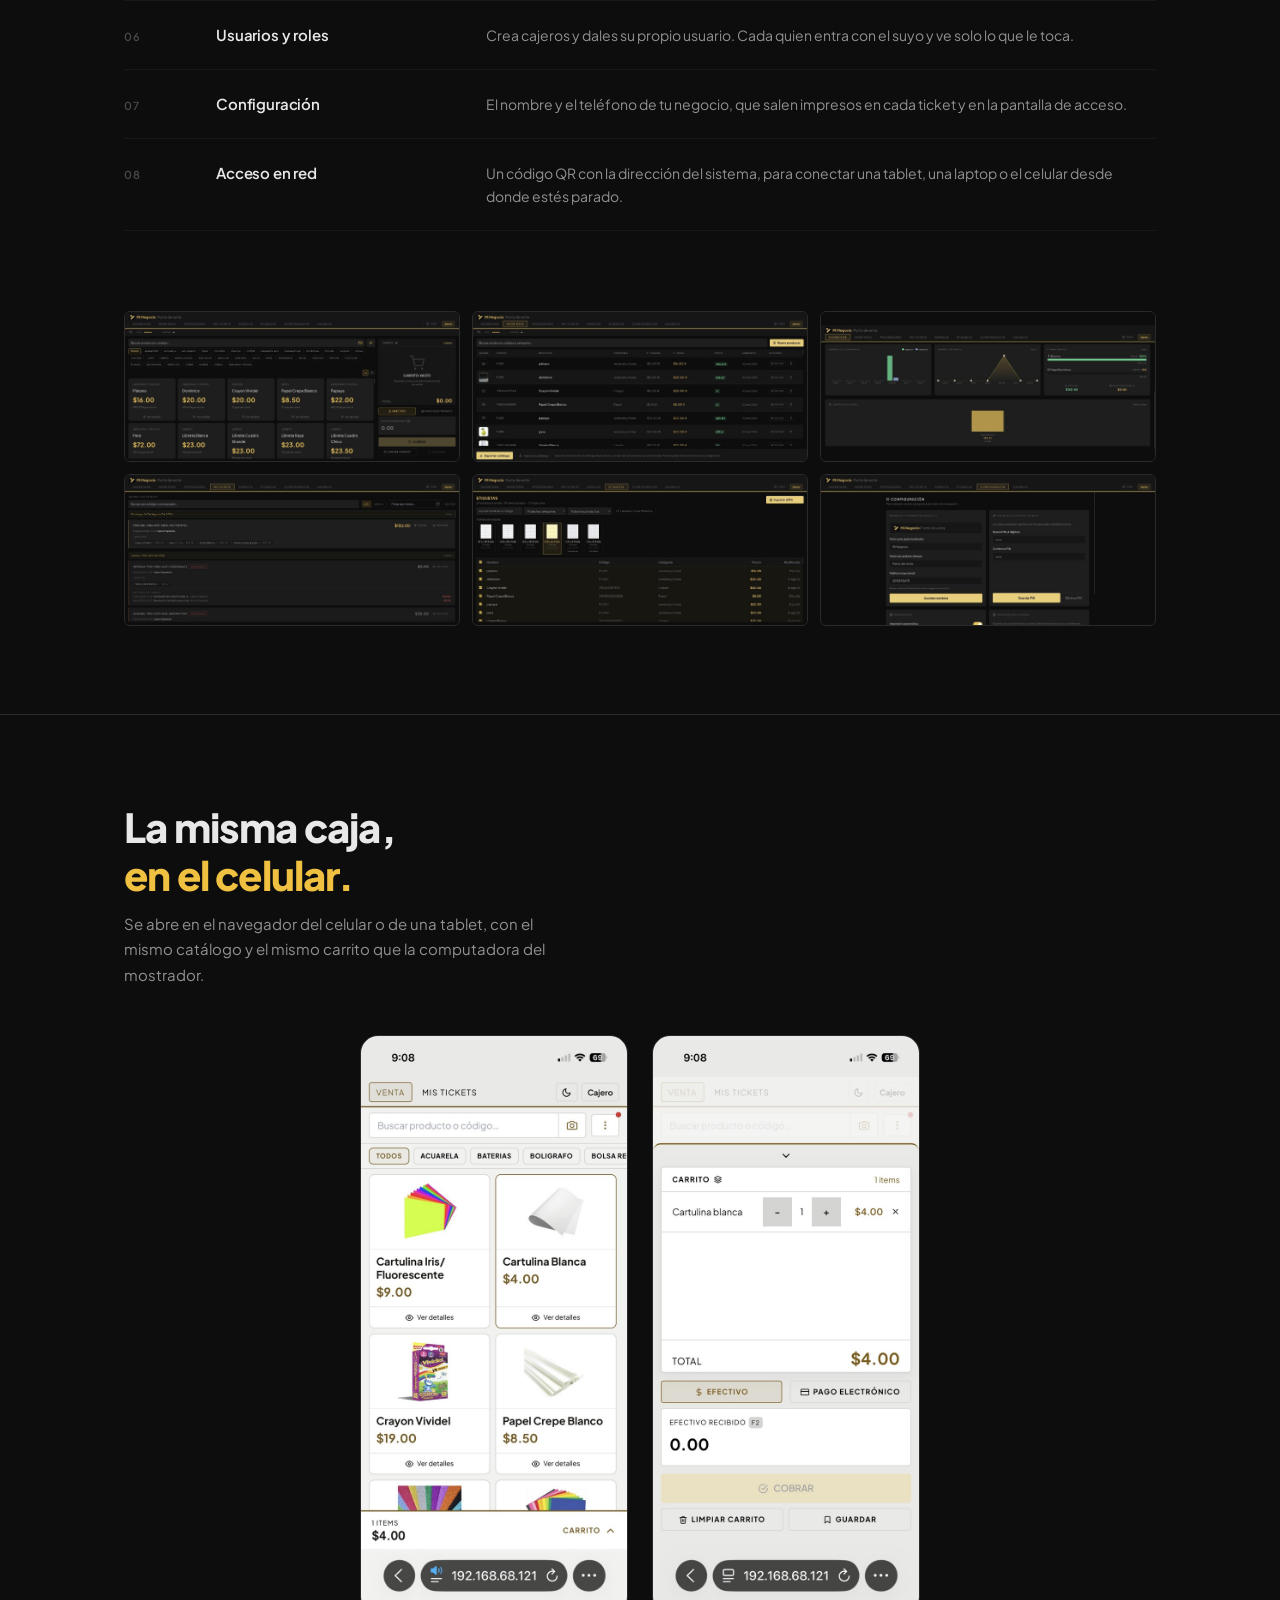
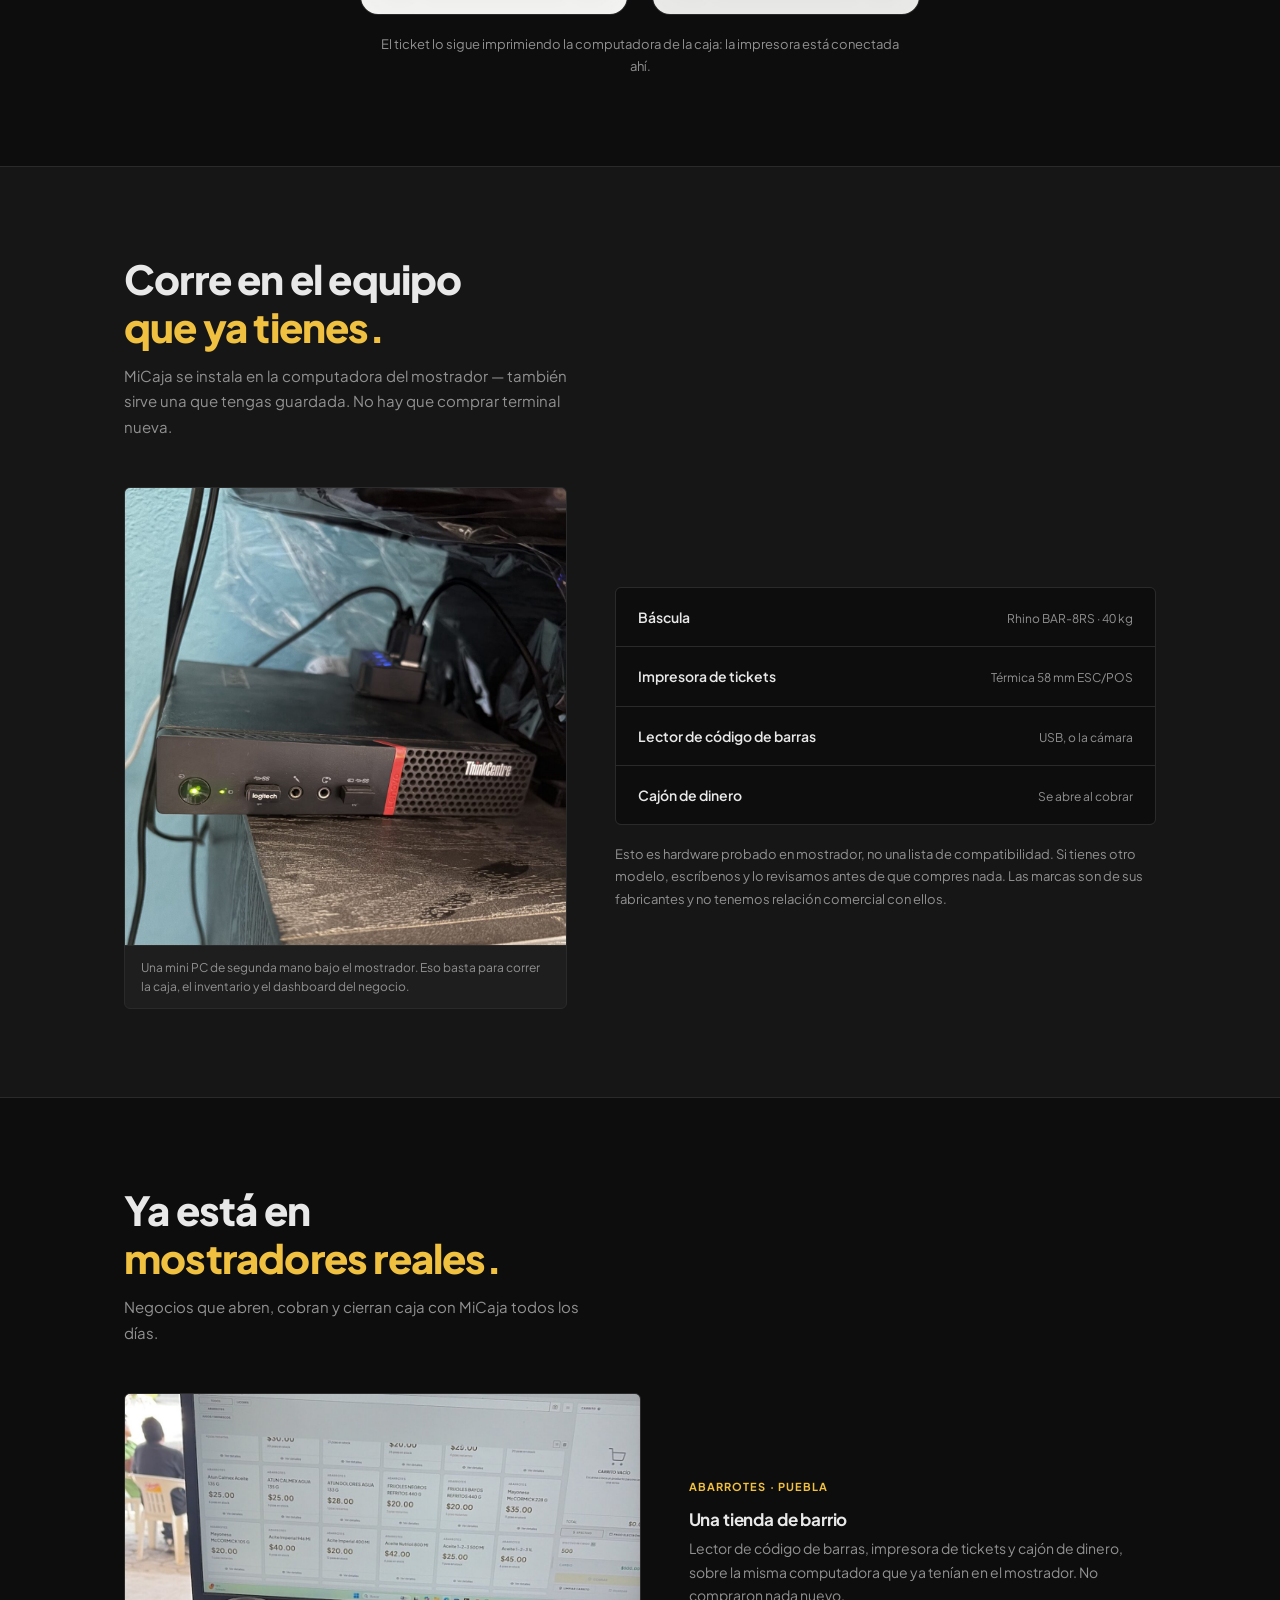
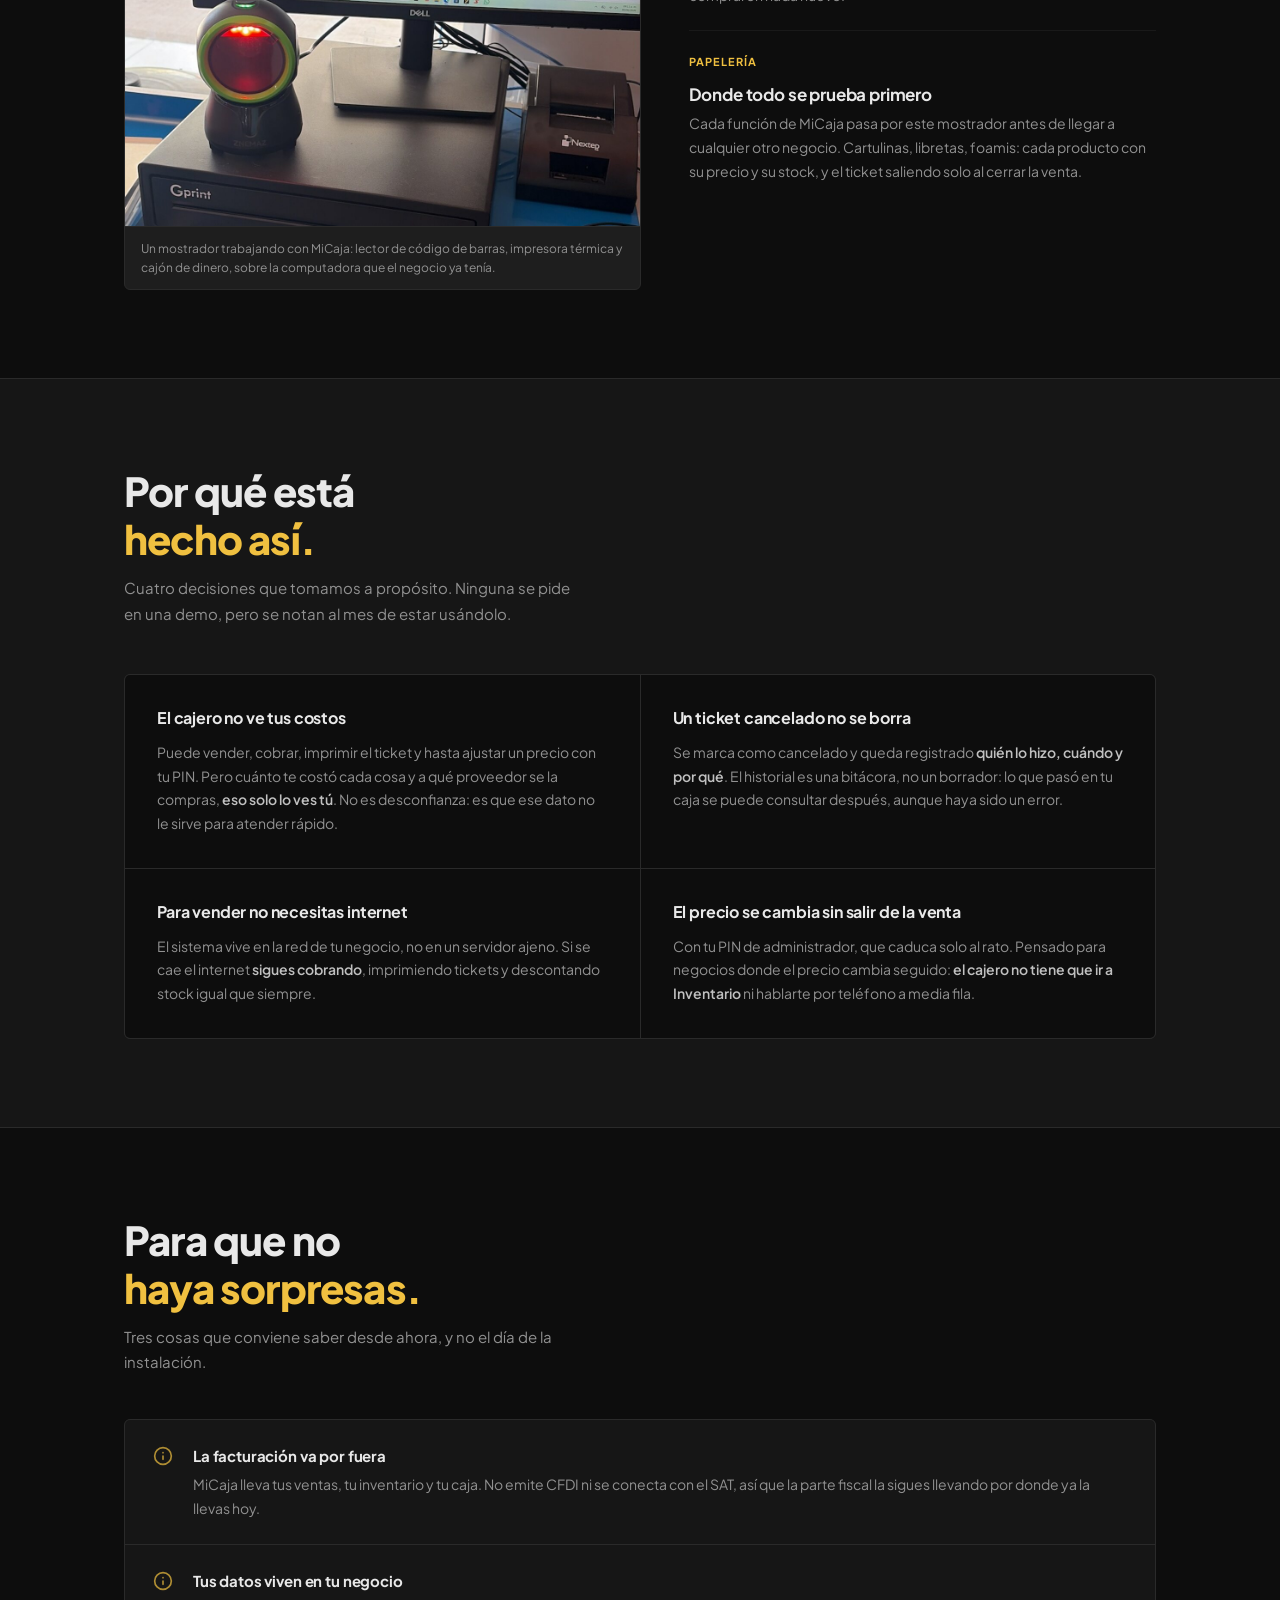
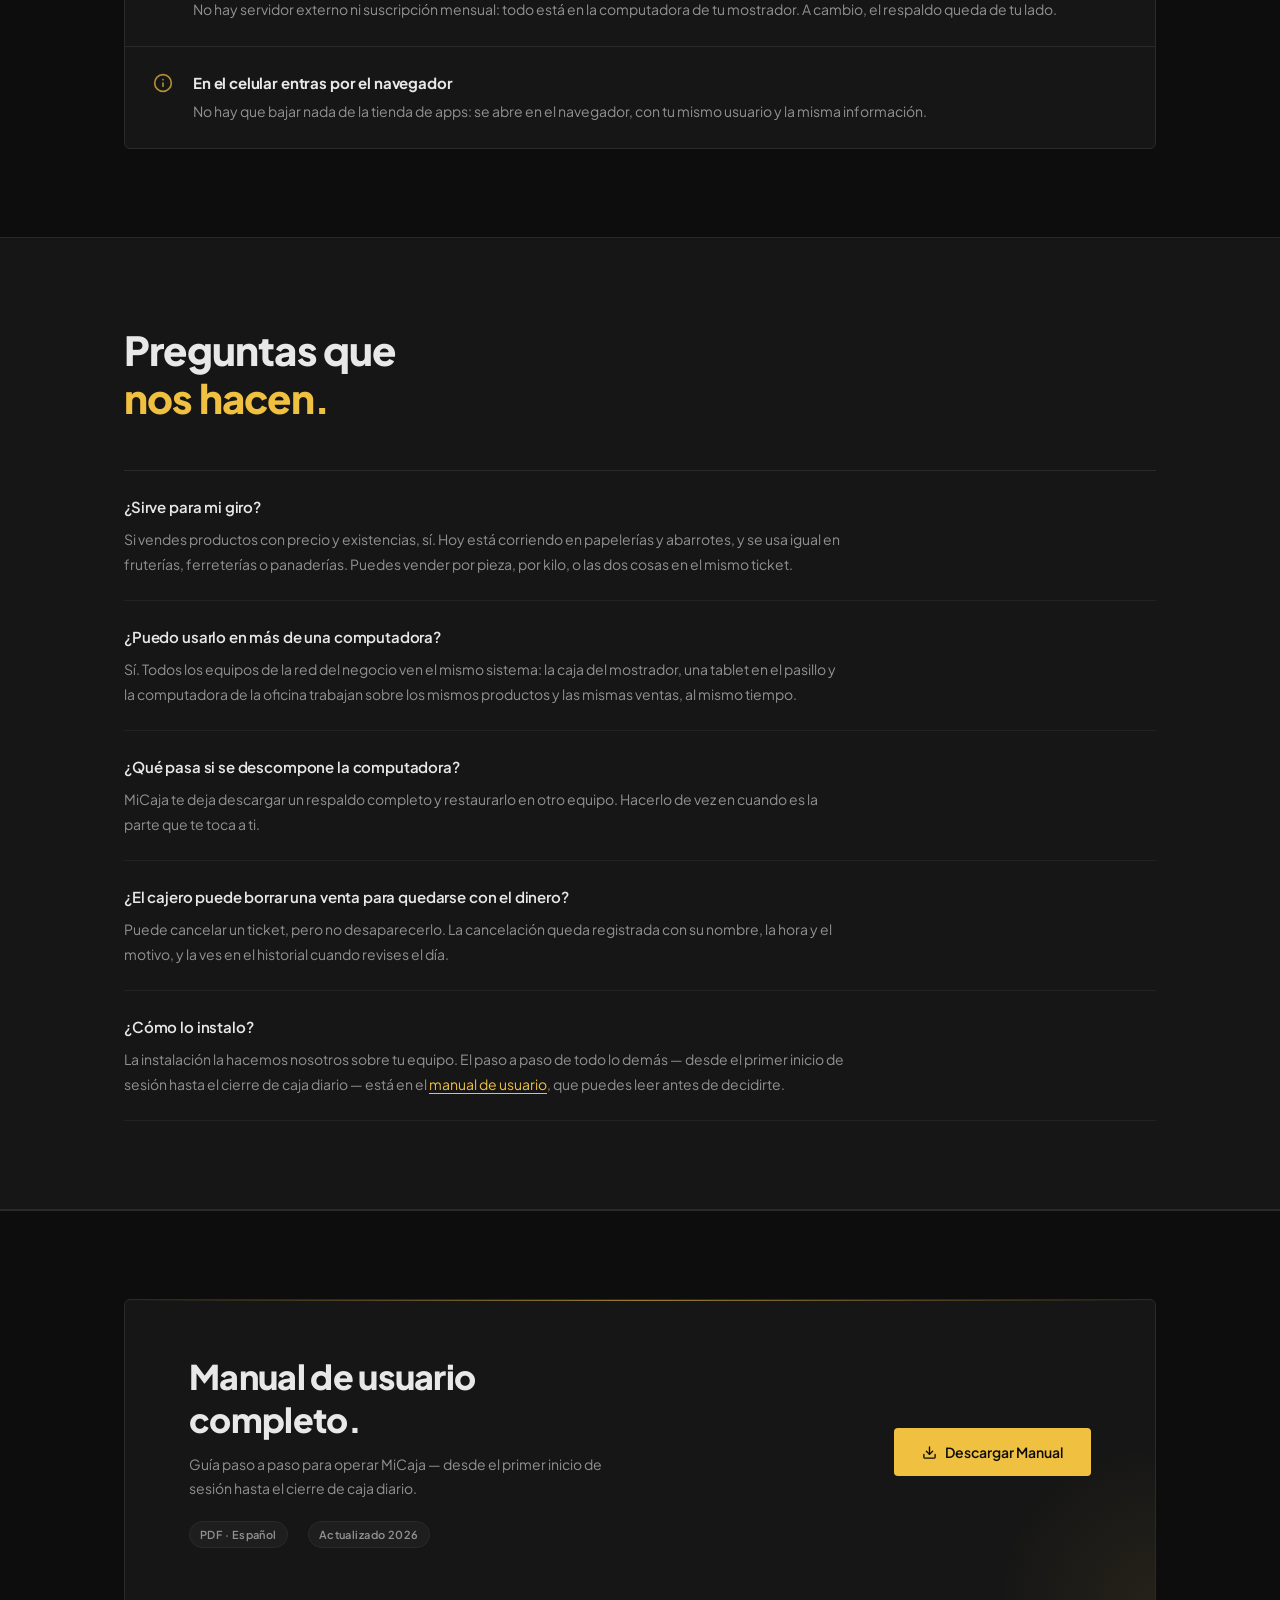
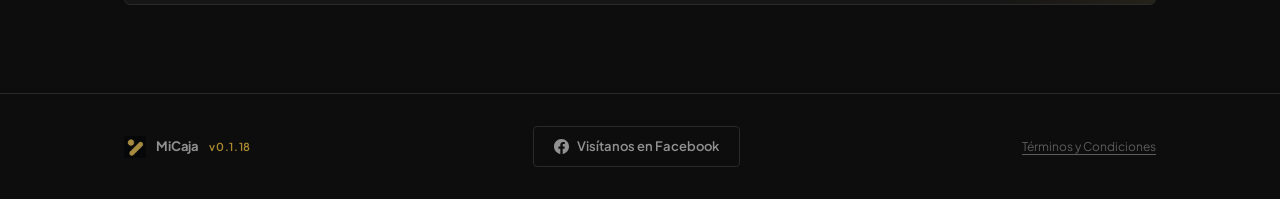
==== commit 75ec7cdd: "fix(hero): el CTA principal deja de ser el manual y pasa a ser el contacto El manual se ofrecía tres" ====
--- a/index.html
+++ b/index.html
@@ -34,9 +34,9 @@
         Para papelerías, abarrotes, ferreterías, panaderías — cualquier negocio que cobre en mostrador.
       </p>
       <div class="hero-actions">
-        <a href="manual.pdf" download class="btn-primary">
-          <svg width="15" height="15" viewBox="0 0 24 24" fill="none" stroke="currentColor" stroke-width="2" stroke-linecap="round" stroke-linejoin="round"><path d="M21 15v4a2 2 0 0 1-2 2H5a2 2 0 0 1-2-2v-4"/><polyline points="7 10 12 15 17 10"/><line x1="12" y1="15" x2="12" y2="3"/></svg>
-          Descargar manual
+        <a href="https://www.facebook.com/profile.php?id=61576392462341" target="_blank" rel="noopener noreferrer" class="btn-primary">
+          <svg width="15" height="15" viewBox="0 0 24 24" fill="none" stroke="currentColor" stroke-width="2" stroke-linecap="round" stroke-linejoin="round"><path d="M21 11.5a8.38 8.38 0 0 1-.9 3.8 8.5 8.5 0 0 1-7.6 4.7 8.38 8.38 0 0 1-3.8-.9L3 21l1.9-5.7a8.38 8.38 0 0 1-.9-3.8 8.5 8.5 0 0 1 4.7-7.6 8.38 8.38 0 0 1 3.8-.9h.5a8.48 8.48 0 0 1 8 8v.5z"/></svg>
+          Mándanos mensaje
         </a>
         <a href="#funciones" class="btn-ghost">Ver qué hace</a>
       </div>
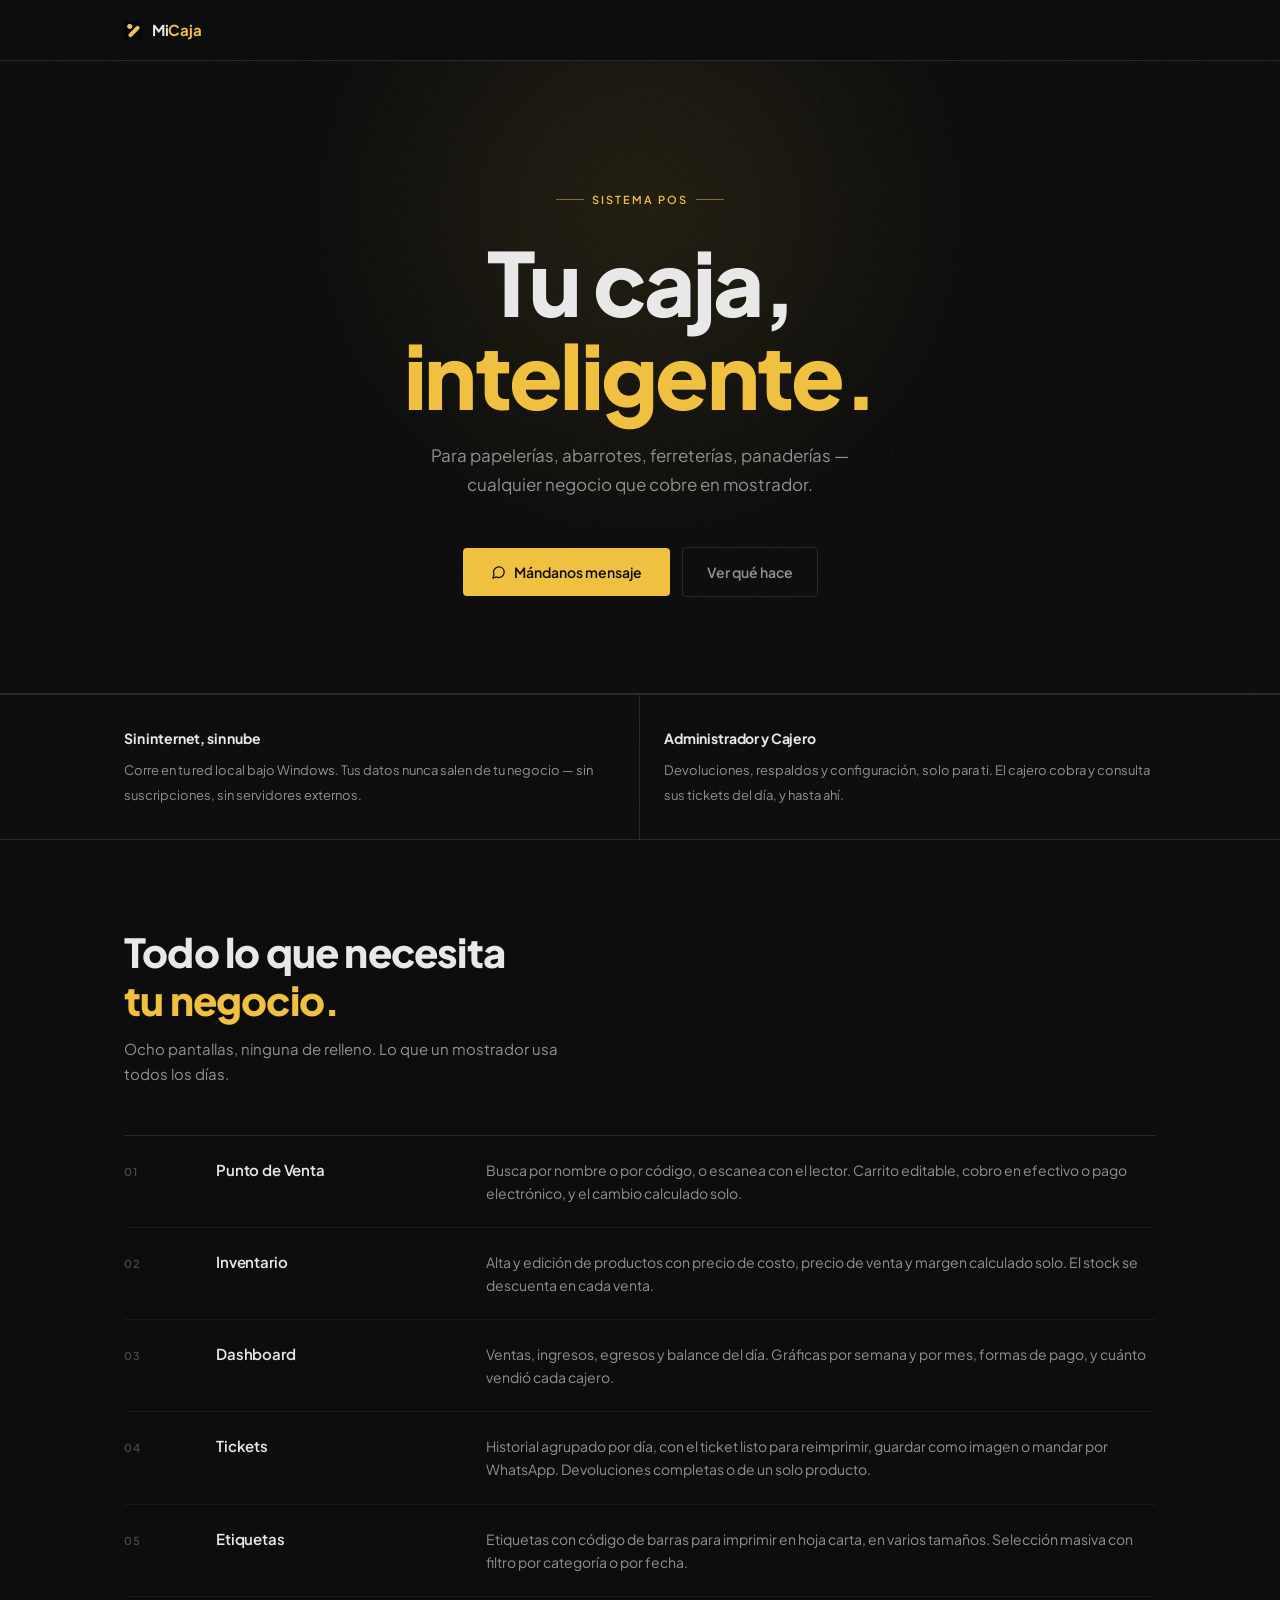
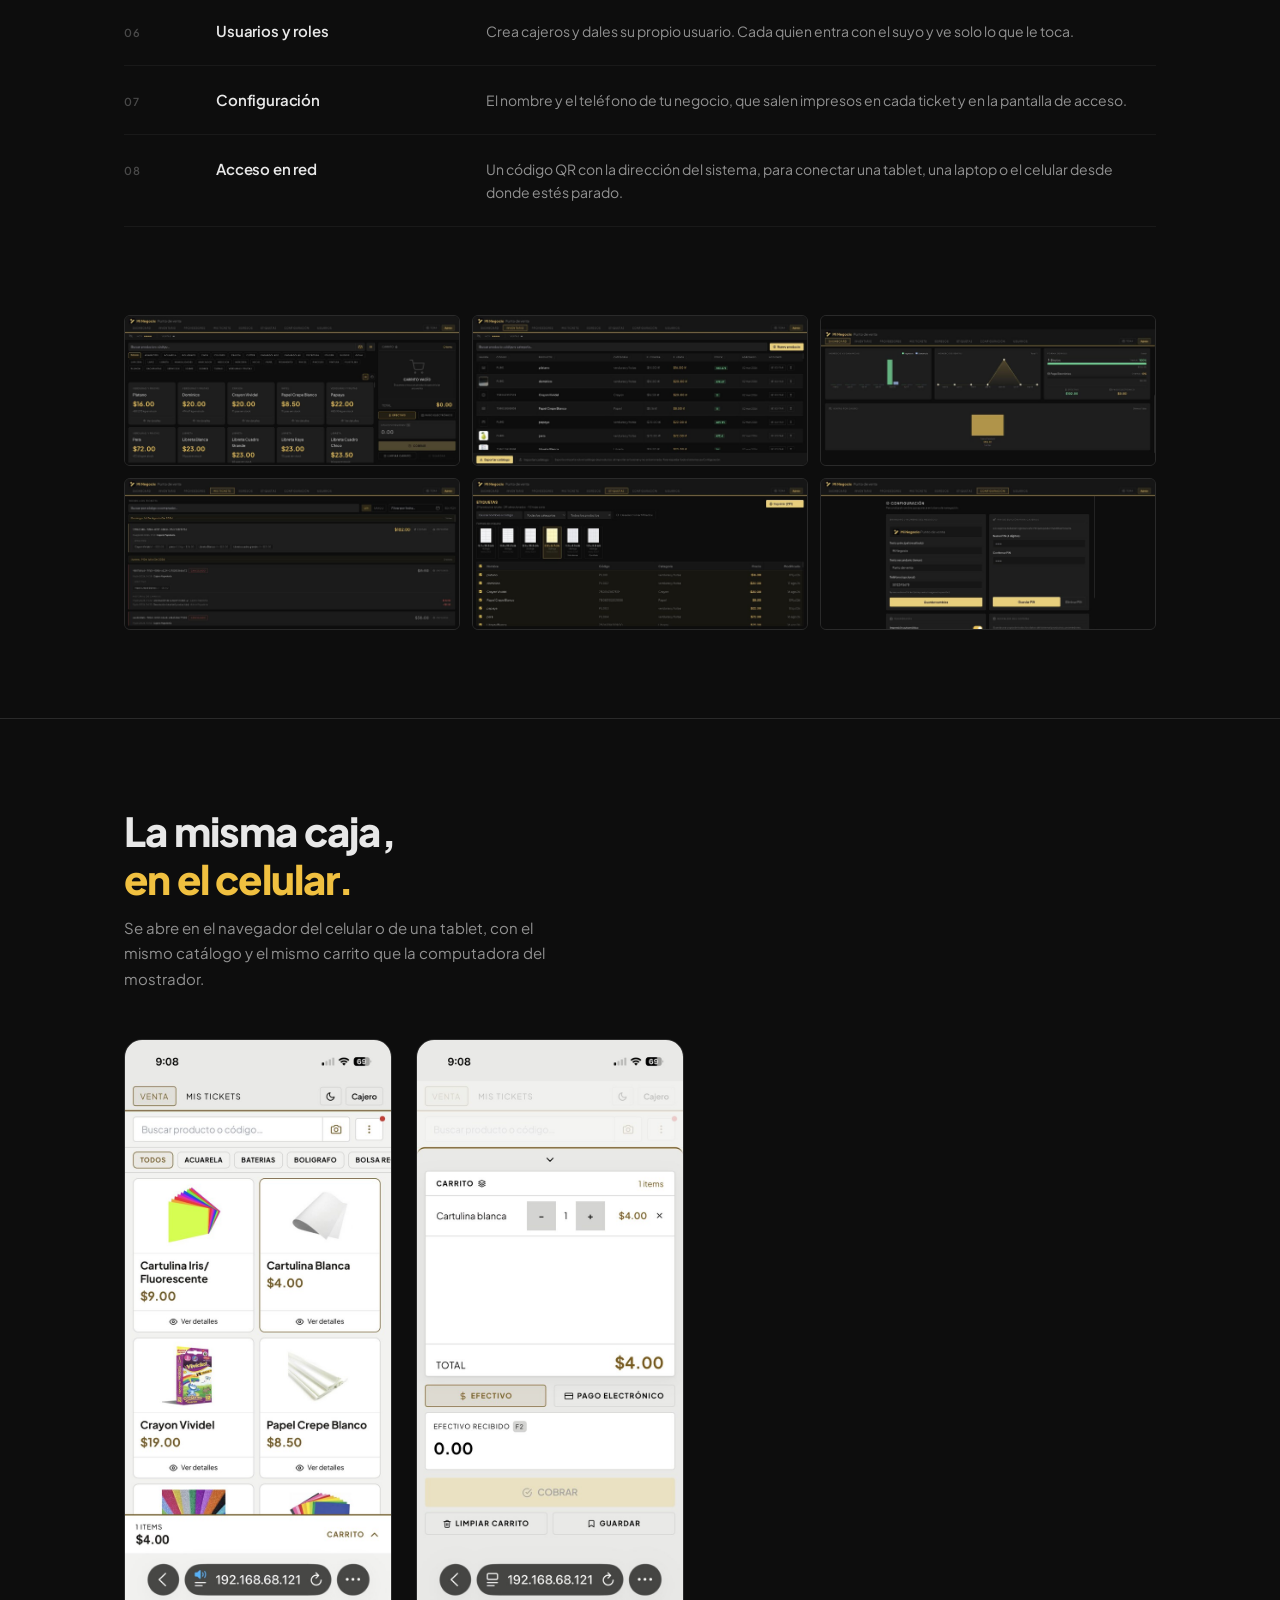
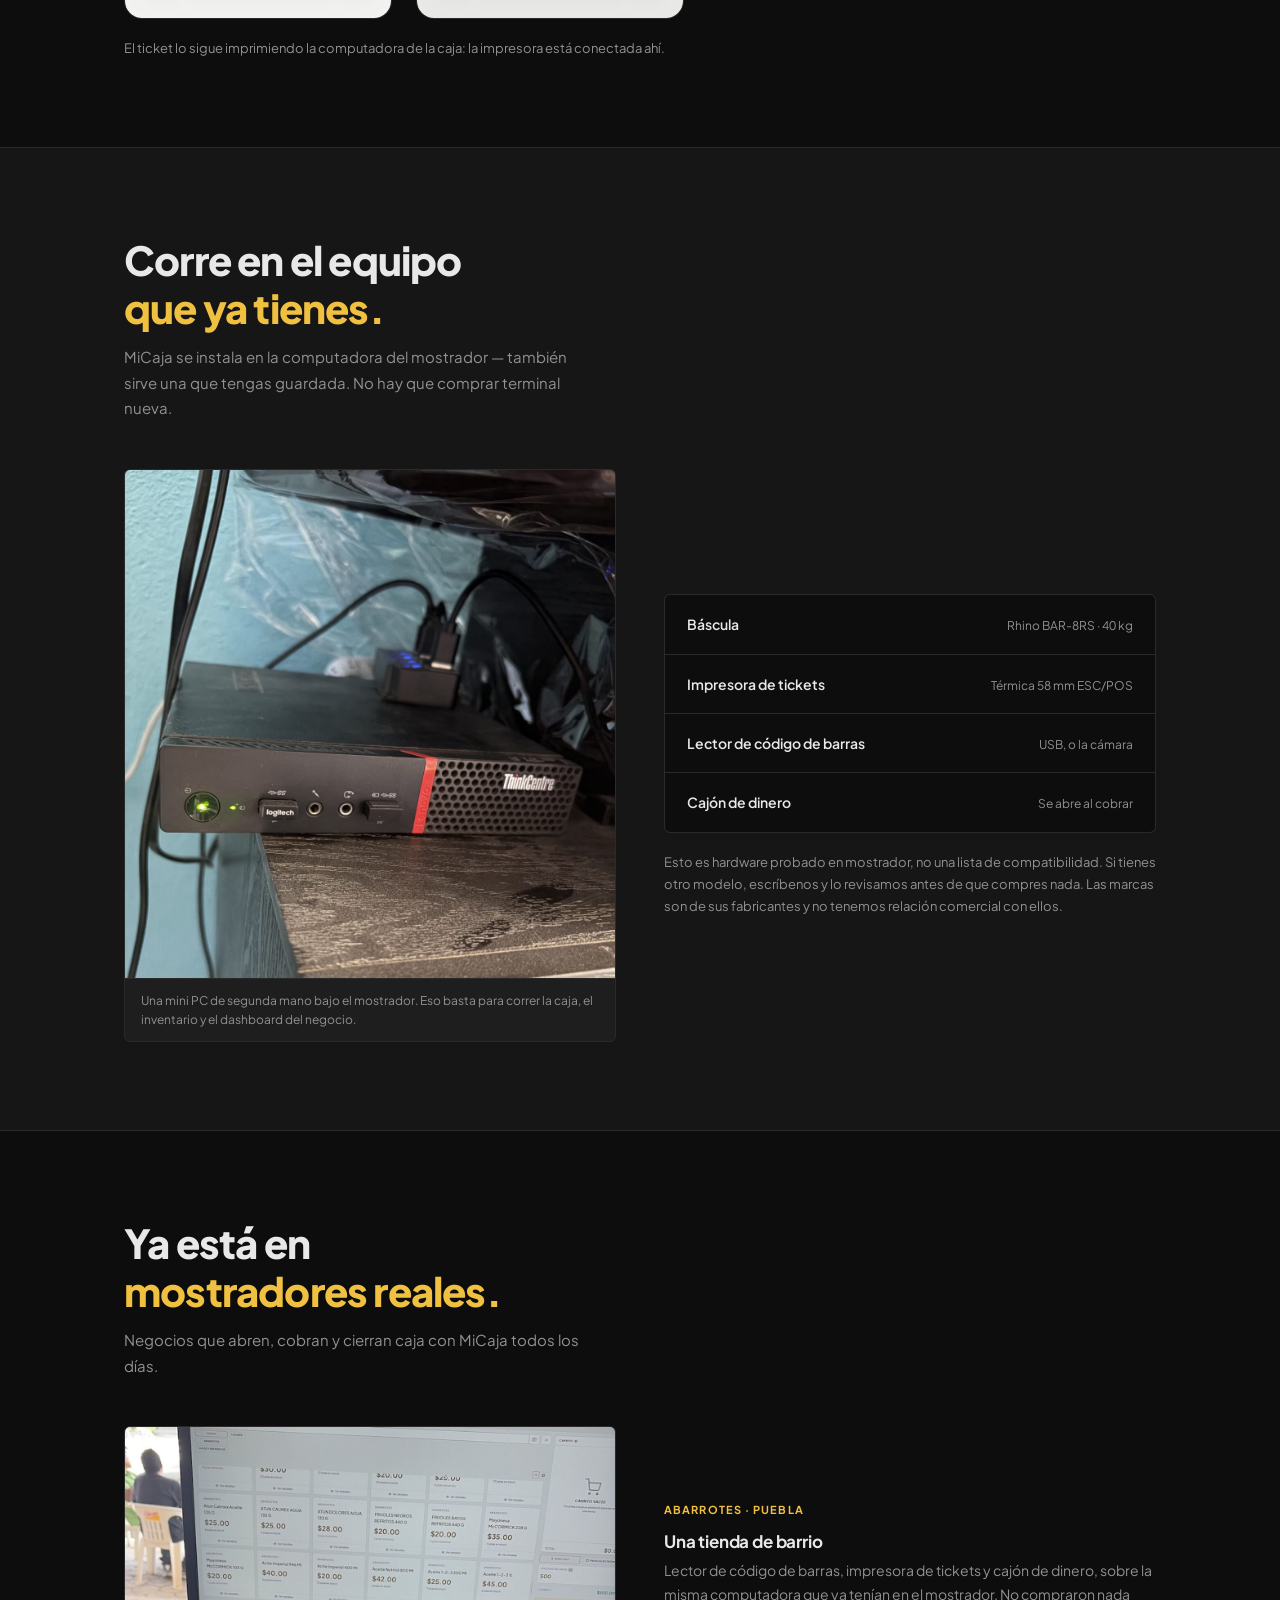
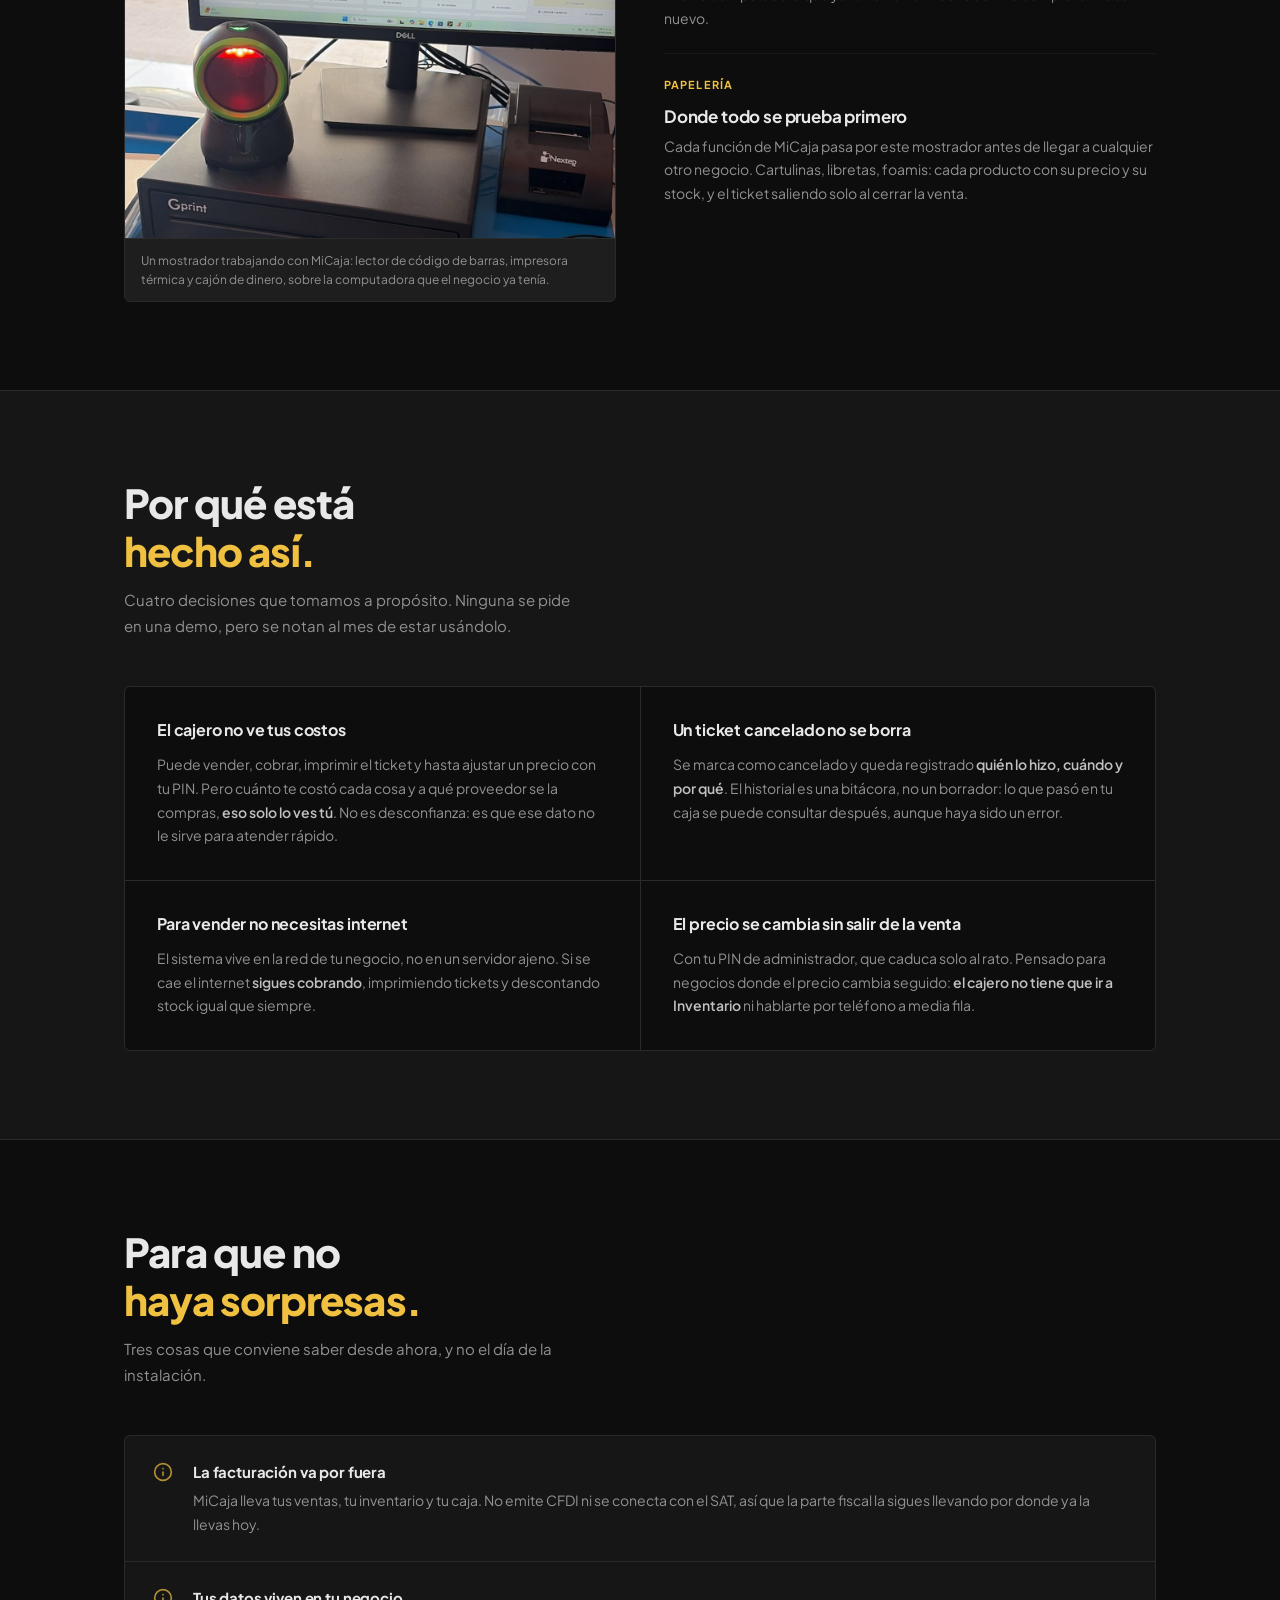
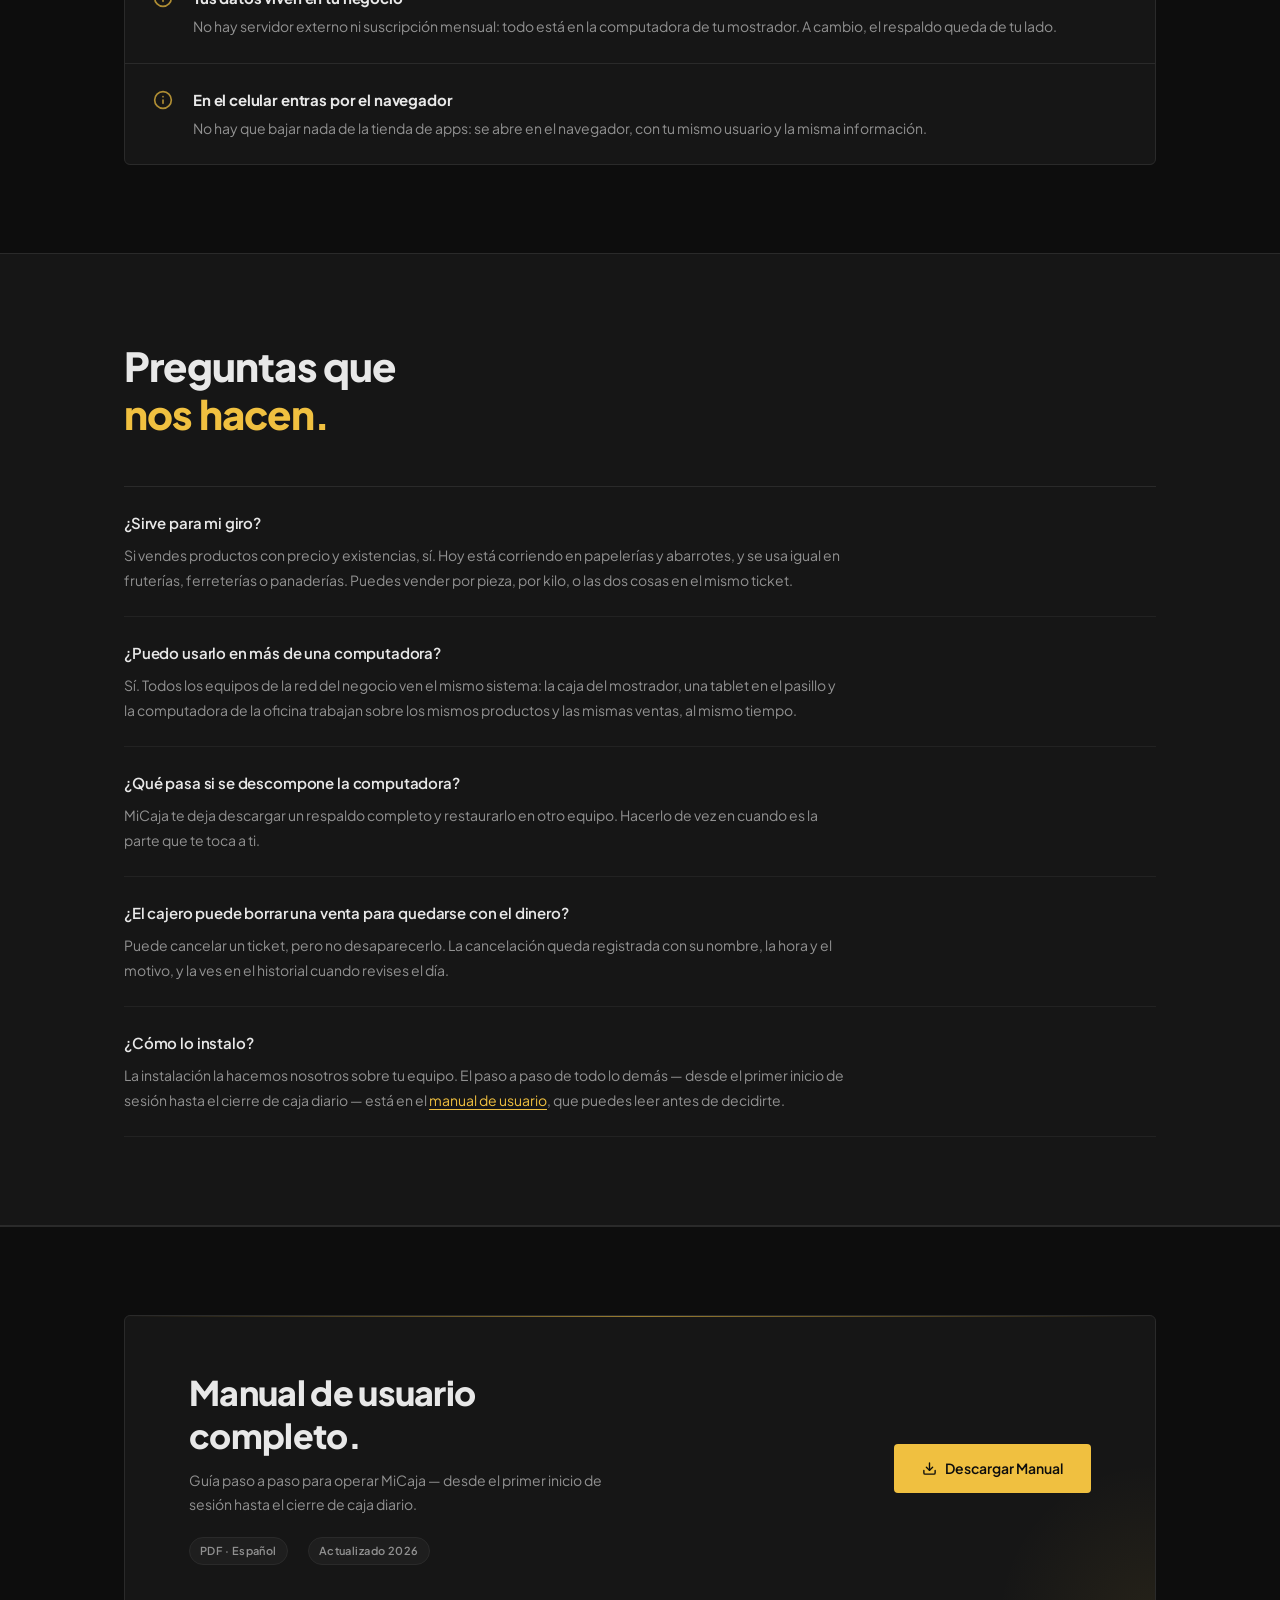
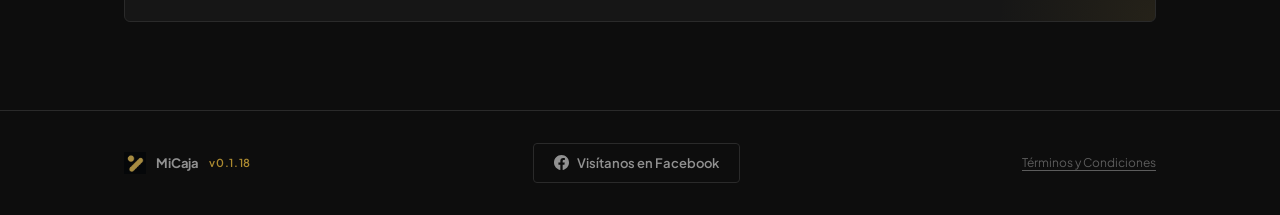
==== commit ff89d040: "refactor(estilos): homologa la rejilla y el ritmo de las secciones La página tenía nueve secciones c" ====
--- a/index.html
+++ b/index.html
@@ -212,7 +212,7 @@
         <div class="celular-shot"><img src="fotos/celular-venta.jpg" alt="El grid de productos de MiCaja en la pantalla de un celular" loading="lazy" /></div>
         <div class="celular-shot"><img src="fotos/celular-cobro.jpg" alt="La pantalla de cobro de MiCaja en un celular, con el total y el efectivo recibido" loading="lazy" /></div>
       </div>
-      <p class="hardware-nota fade-in" style="text-align:center;max-width:520px;margin-left:auto;margin-right:auto;">
+      <p class="hardware-nota fade-in">
         El ticket lo sigue imprimiendo la computadora de la caja: la impresora está conectada ahí.
       </p>
     </div>
--- a/styles.css
+++ b/styles.css
@@ -21,6 +21,12 @@
   --accent-border:  rgba(240, 192, 64, 0.25);
   --on-accent:      #0d0d0d;  /* texto sobre fondos de acento */
   --font-sans:      'Plus Jakarta Sans', sans-serif;
+  /* Ritmo vertical y rejilla. Una sola escala: si necesitas un valor nuevo,
+     agrégalo aquí, no lo escribas suelto en una regla. */
+  --esp-seccion:    88px;     /* padding vertical de cada <section> */
+  --esp-bloque:     48px;     /* del encabezado de sección a su contenido */
+  --gap-col:        48px;     /* separación entre las dos columnas */
+
   --radius:         4px;      /* el `rounded` de Tailwind que usa el POS */
   --radius-lg:      6px;      /* `rounded-md` — tarjetas y cajas grandes */
   --radius-pill:    999px;    /* `rounded-full` — chips y badges */
@@ -197,7 +203,7 @@
   align-items: center;
   justify-content: center;
   gap: 12px;
-  margin-top: 44px;
+  margin-top: var(--esp-bloque);
   flex-wrap: wrap;
   opacity: 0;
   animation: fadeUp 0.7s ease 0.4s forwards;
@@ -250,7 +256,7 @@
 
 /* ── Section base ── */
 .section {
-  padding: 88px 0;
+  padding: var(--esp-seccion) 0;
   position: relative;
   z-index: 1;
 }
@@ -273,7 +279,7 @@
 
 /* ── Features list (reemplaza el card grid idéntico) ── */
 .features-list {
-  margin-top: 56px;
+  margin-top: var(--esp-bloque);
   border-top: 1px solid var(--border);
 }
 .feature-row {
@@ -340,7 +346,7 @@
 }
 
 /* ── Manual CTA ── */
-.manual-cta { padding: 88px 0; position: relative; z-index: 1; }
+.manual-cta { padding: var(--esp-seccion) 0; position: relative; z-index: 1; }
 .manual-box {
   border-radius: var(--radius-lg);
   border: 1px solid var(--border);
@@ -459,7 +465,7 @@
   font-weight: 700;
   color: var(--fg-strong);
   letter-spacing: -0.01em;
-  margin: 48px 0 16px;
+  margin: var(--esp-bloque) 0 16px;
   padding-bottom: 10px;
   border-bottom: 1px solid var(--border-subtle);
 }
@@ -485,7 +491,7 @@
 .terms-doc ul li:last-child { border-bottom: none; }
 .terms-doc ul li strong { color: var(--fg); font-weight: 600; }
 .terms-footer-note {
-  margin-top: 56px;
+  margin-top: var(--esp-bloque);
   padding-top: 24px;
   border-top: 1px solid var(--border);
   font-size: 12px;
@@ -495,7 +501,7 @@
 }
 
 /* ── Gallery ── */
-.gallery-section { margin-top: 80px; }
+.gallery-section { margin-top: var(--esp-seccion); }
 .gallery-grid { display: grid; grid-template-columns: repeat(3, 1fr); gap: 12px; }
 .gallery-item {
   border-radius: var(--radius-lg);
@@ -711,10 +717,10 @@
 /* ── Clientes reales ── */
 .clientes-grid {
   display: grid;
-  grid-template-columns: 1.05fr 0.95fr;
-  gap: 48px;
-  align-items: center;
-  margin-top: 48px;
+  grid-template-columns: 1fr 1fr;
+  gap: var(--gap-col);
+  align-items: center;
+  margin-top: var(--esp-bloque);
 }
 .cliente-foto {
   border: 1px solid var(--border);
@@ -756,7 +762,7 @@
   display: grid;
   grid-template-columns: repeat(2, 1fr);
   gap: 1px;
-  margin-top: 48px;
+  margin-top: var(--esp-bloque);
   background: var(--border);
   border: 1px solid var(--border);
   border-radius: var(--radius-lg);
@@ -775,7 +781,7 @@
 .decision-texto strong { color: var(--fg); font-weight: 600; }
 
 /* ── Avisos ("para que no haya sorpresas") ── */
-.aviso-lista { margin-top: 44px; display: grid; gap: 1px; background: var(--border); border: 1px solid var(--border); border-radius: var(--radius-lg); overflow: hidden; }
+.aviso-lista { margin-top: var(--esp-bloque); display: grid; gap: 1px; background: var(--border); border: 1px solid var(--border); border-radius: var(--radius-lg); overflow: hidden; }
 .aviso-item {
   background: var(--surface);
   padding: 24px 28px;
@@ -791,10 +797,10 @@
 /* ── Hardware ── */
 .hardware-grid {
   display: grid;
-  grid-template-columns: 0.9fr 1.1fr;
-  gap: 48px;
-  align-items: center;
-  margin-top: 48px;
+  grid-template-columns: 1fr 1fr;
+  gap: var(--gap-col);
+  align-items: center;
+  margin-top: var(--esp-bloque);
 }
 .hardware-lista { display: grid; gap: 1px; background: var(--border); border: 1px solid var(--border); border-radius: var(--radius-lg); overflow: hidden; }
 .hw-item { background: var(--bg); padding: 18px 22px; display: grid; grid-template-columns: 1fr auto; gap: 16px; align-items: baseline; }
@@ -808,7 +814,7 @@
   grid-template-columns: 1fr 1fr;
   gap: 24px;
   max-width: 560px;
-  margin: 48px auto 0;
+  margin-top: var(--esp-bloque);   /* alineado a la izquierda como el resto */
 }
 .celular-shot {
   border: 1px solid var(--border);
@@ -820,7 +826,7 @@
 .celular-shot img { width: 100%; height: auto; display: block; }
 
 /* ── FAQ ── */
-.faq { margin-top: 48px; border-top: 1px solid var(--border); }
+.faq { margin-top: var(--esp-bloque); border-top: 1px solid var(--border); }
 .faq-item { border-bottom: 1px solid var(--border-subtle); padding: 24px 0; }
 .faq-pregunta { font-size: 15px; font-weight: 600; color: var(--fg-strong); letter-spacing: -0.01em; margin-bottom: 8px; }
 .faq-respuesta { font-size: 14px; color: var(--muted); line-height: 1.75; max-width: 720px; }
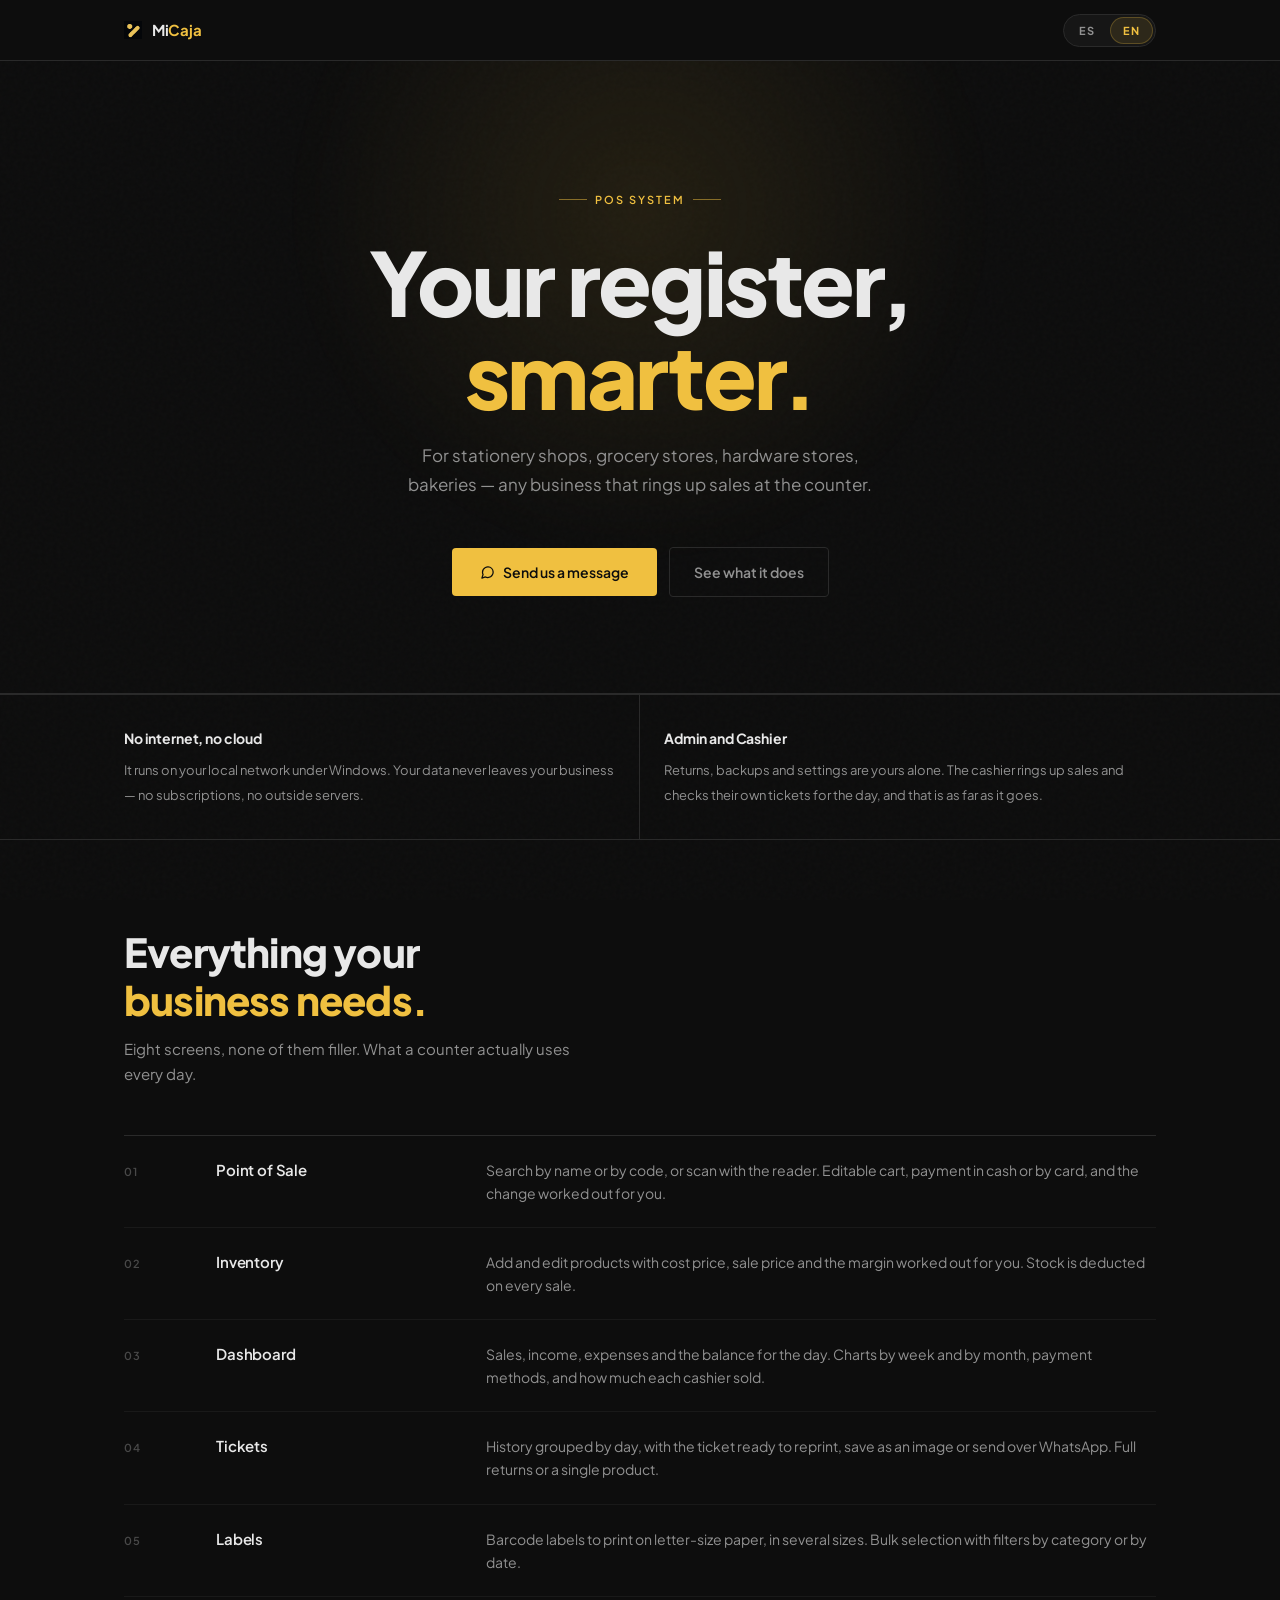
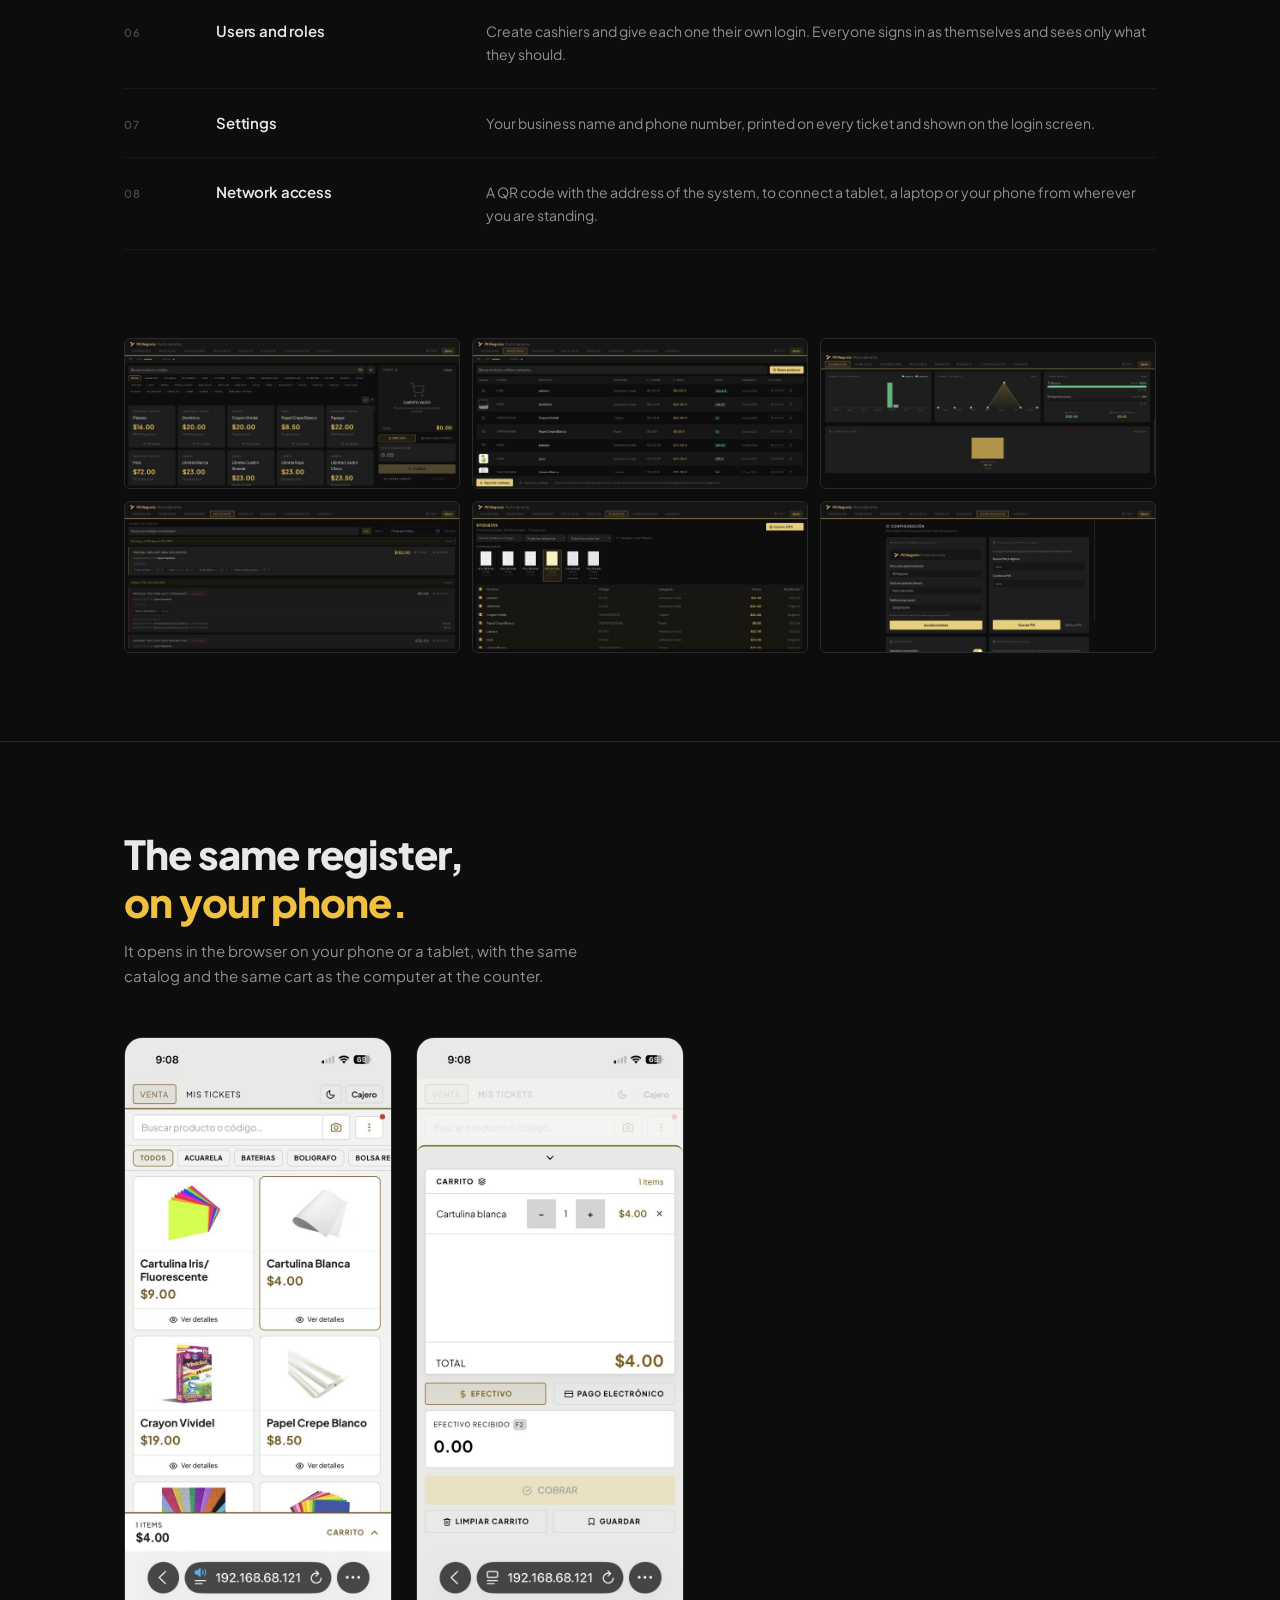
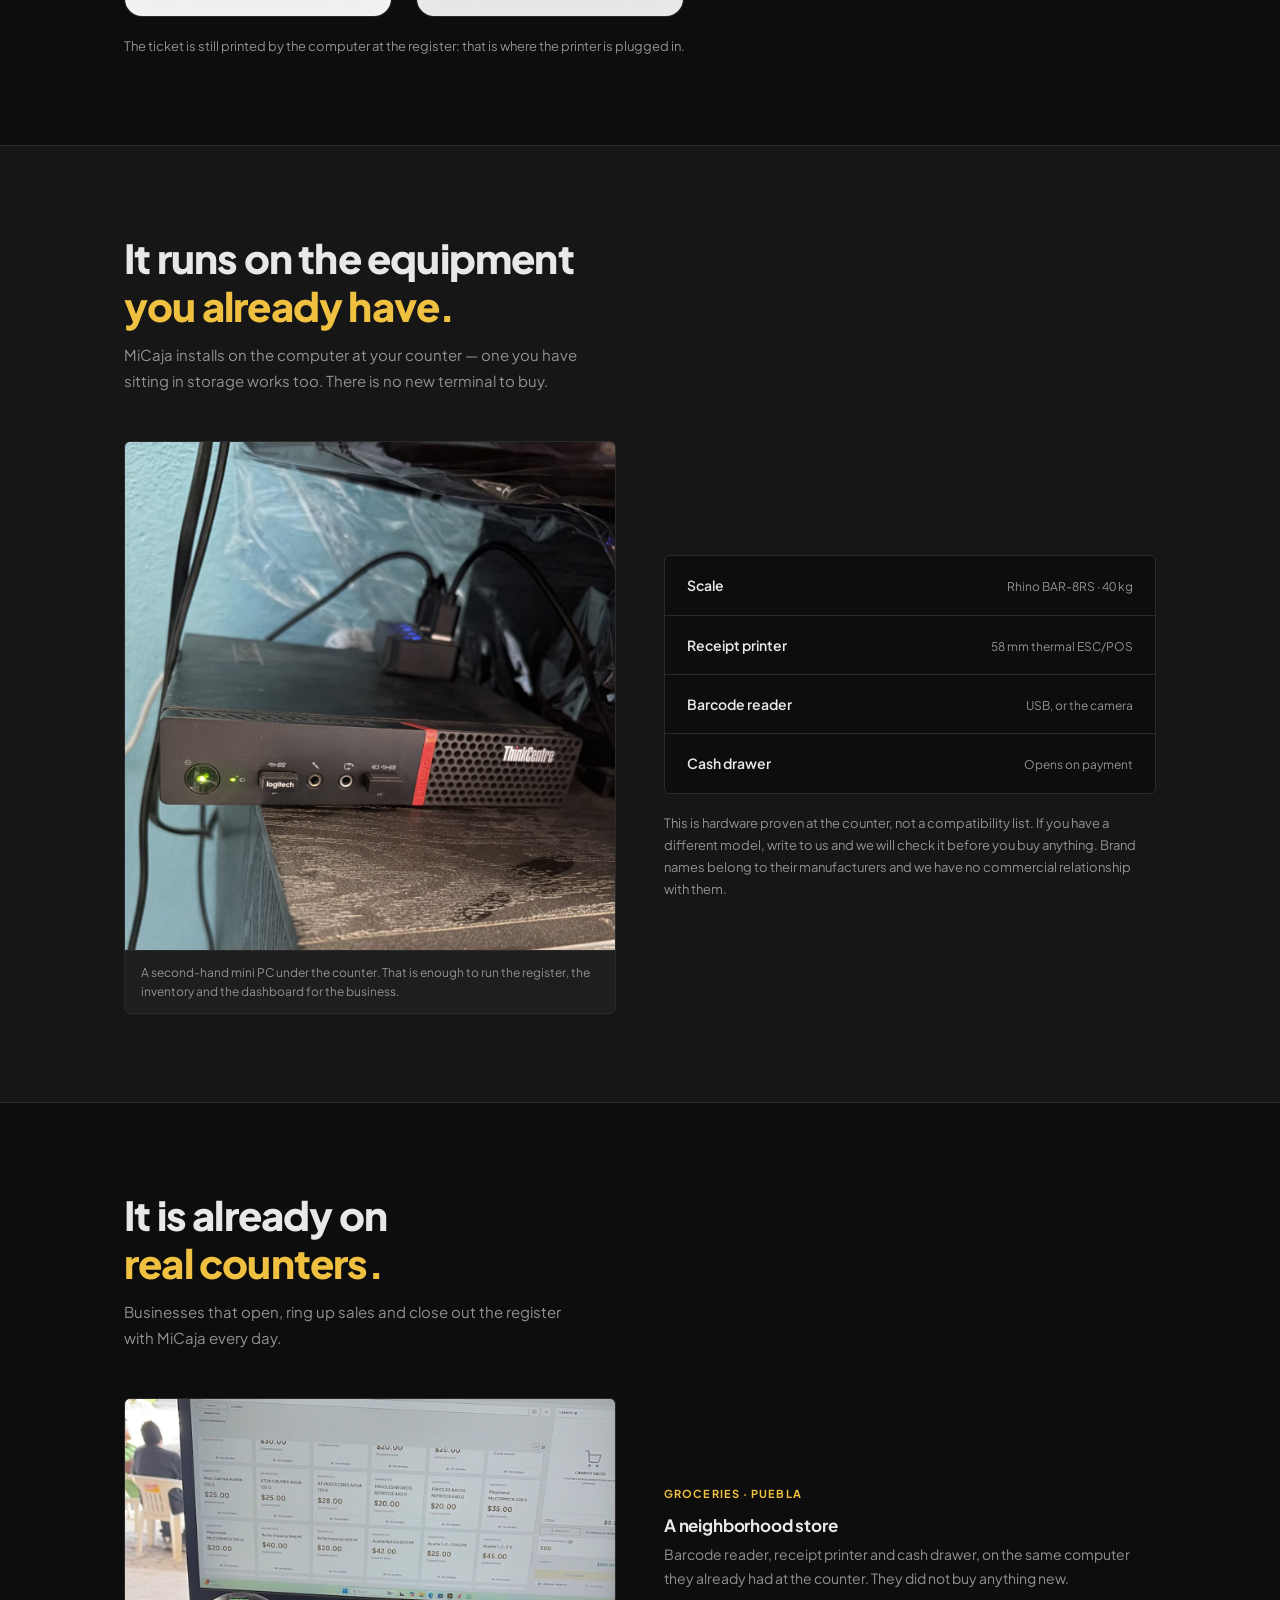
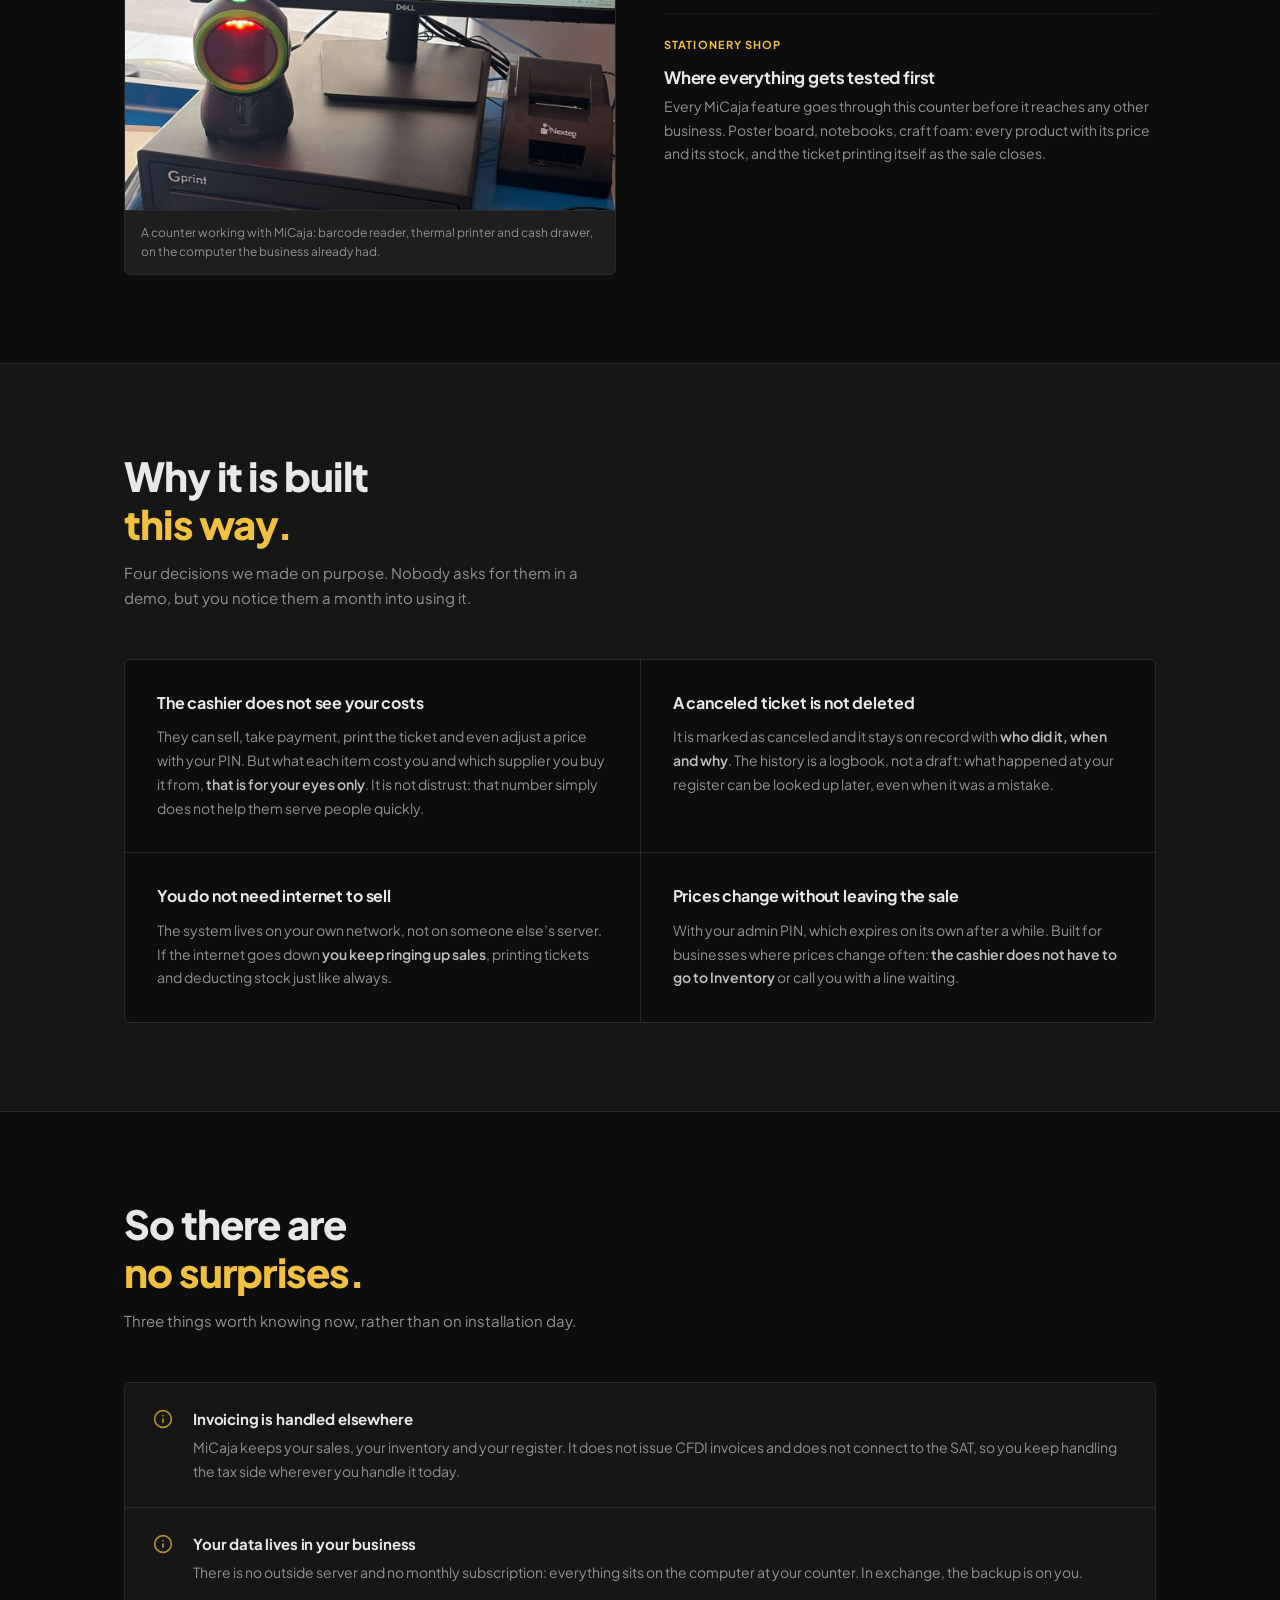
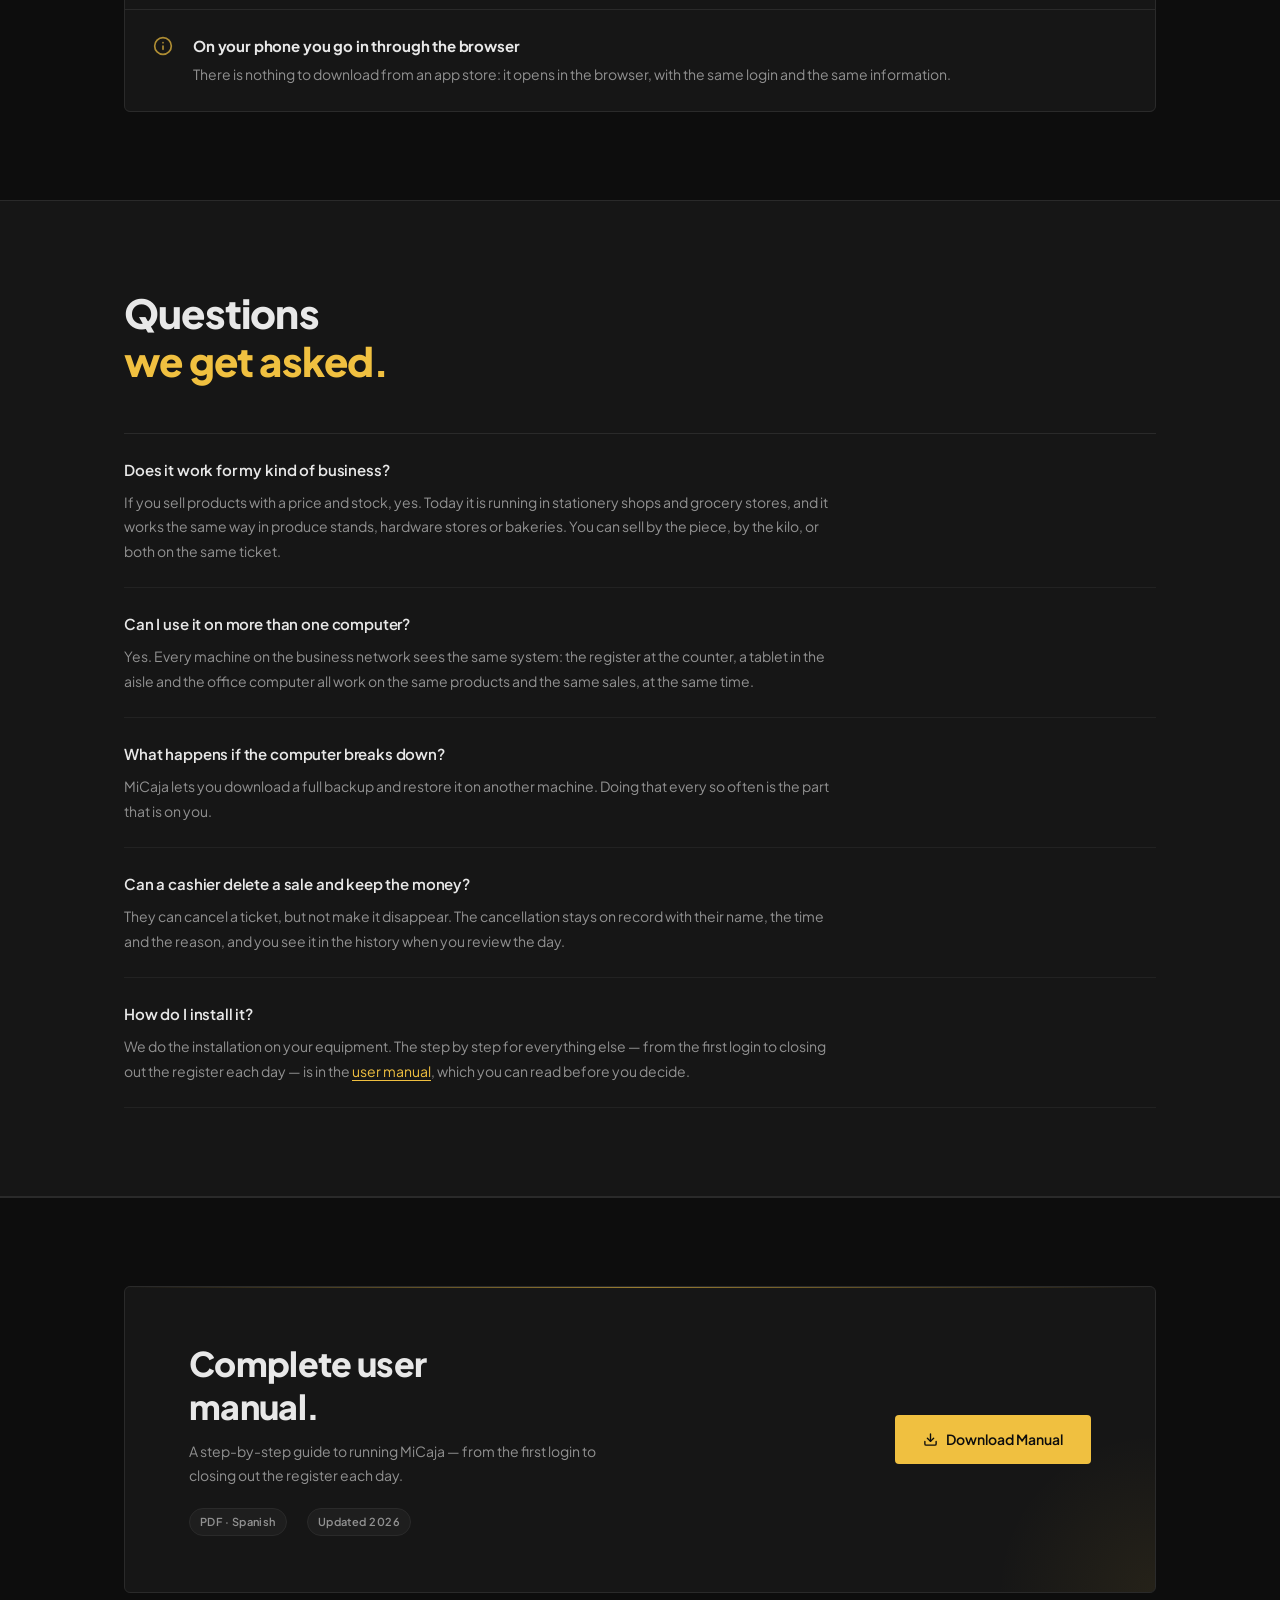
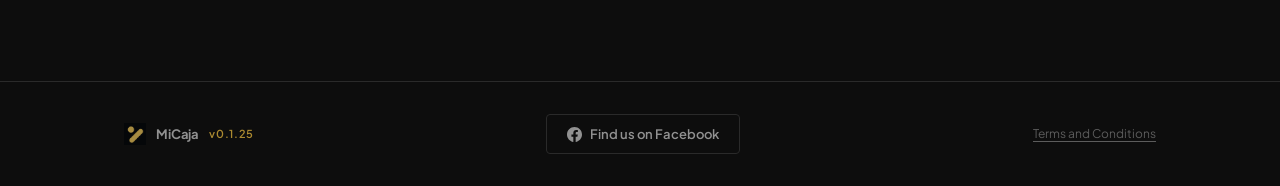
==== commit f80aec4c: "feat(i18n): toggle ES/EN en el nav y traduccion al ingles del sitio El espanol se queda en el HTML: " ====
--- a/index.html
+++ b/index.html
@@ -12,15 +12,19 @@
 </head>
 <body>
 
-  <a href="#funciones" class="skip-link">Saltar al contenido</a>
+  <a href="#funciones" class="skip-link" data-i18n="skip">Saltar al contenido</a>
 
   <!-- Nav -->
-  <nav aria-label="Navegación principal">
+  <nav data-i18n-aria-label="nav.aria" aria-label="Navegación principal">
     <div class="nav-inner">
       <a href="#" class="nav-logo">
         <img src="poslogo.png" alt="MiCaja" onerror="this.style.display='none'" />
         <span class="nav-logo-text">Mi<span>Caja</span></span>
       </a>
+      <div class="lang-toggle" role="group" aria-label="Idioma / Language">
+        <button type="button" class="lang-opt is-active" data-lang="es" aria-pressed="true" lang="es">ES</button>
+        <button type="button" class="lang-opt" data-lang="en" aria-pressed="false" lang="en">EN</button>
+      </div>
     </div>
   </nav>
 
@@ -28,17 +32,17 @@
   <section class="hero">
     <div class="glow"></div>
     <div class="container">
-      <div class="hero-eyebrow">Sistema POS</div>
-      <h1 class="hero-title">Tu caja,<br><em>inteligente.</em></h1>
-      <p class="hero-subtitle">
+      <div class="hero-eyebrow" data-i18n="hero.eyebrow">Sistema POS</div>
+      <h1 class="hero-title" data-i18n="hero.title">Tu caja,<br><em>inteligente.</em></h1>
+      <p class="hero-subtitle" data-i18n="hero.sub">
         Para papelerías, abarrotes, ferreterías, panaderías — cualquier negocio que cobre en mostrador.
       </p>
       <div class="hero-actions">
         <a href="https://www.facebook.com/profile.php?id=61576392462341" target="_blank" rel="noopener noreferrer" class="btn-primary">
           <svg width="15" height="15" viewBox="0 0 24 24" fill="none" stroke="currentColor" stroke-width="2" stroke-linecap="round" stroke-linejoin="round"><path d="M21 11.5a8.38 8.38 0 0 1-.9 3.8 8.5 8.5 0 0 1-7.6 4.7 8.38 8.38 0 0 1-3.8-.9L3 21l1.9-5.7a8.38 8.38 0 0 1-.9-3.8 8.5 8.5 0 0 1 4.7-7.6 8.38 8.38 0 0 1 3.8-.9h.5a8.48 8.48 0 0 1 8 8v.5z"/></svg>
-          Mándanos mensaje
+          <span data-i18n="hero.cta1">Mándanos mensaje</span>
         </a>
-        <a href="#funciones" class="btn-ghost">Ver qué hace</a>
+        <a href="#funciones" class="btn-ghost" data-i18n="hero.cta2">Ver qué hace</a>
       </div>
     </div>
   </section>
@@ -49,12 +53,12 @@
   <div class="facts-bar">
     <ul class="facts-list">
       <li class="fact-item fade-in">
-        <span class="fact-label">Sin internet, sin nube</span>
-        <span class="fact-desc">Corre en tu red local bajo Windows. Tus datos nunca salen de tu negocio — sin suscripciones, sin servidores externos.</span>
+        <span class="fact-label" data-i18n="fact1.label">Sin internet, sin nube</span>
+        <span class="fact-desc" data-i18n="fact1.desc">Corre en tu red local bajo Windows. Tus datos nunca salen de tu negocio — sin suscripciones, sin servidores externos.</span>
       </li>
       <li class="fact-item fade-in">
-        <span class="fact-label">Administrador y Cajero</span>
-        <span class="fact-desc">Devoluciones, respaldos y configuración, solo para ti. El cajero cobra y consulta sus tickets del día, y hasta ahí.</span>
+        <span class="fact-label" data-i18n="fact2.label">Administrador y Cajero</span>
+        <span class="fact-desc" data-i18n="fact2.desc">Devoluciones, respaldos y configuración, solo para ti. El cajero cobra y consulta sus tickets del día, y hasta ahí.</span>
       </li>
     </ul>
   </div>
@@ -63,51 +67,51 @@
   <section class="section" id="funciones">
     <div class="container">
       <div class="fade-in">
-        <h2 class="section-title">Todo lo que necesita<br><em>tu negocio.</em></h2>
-        <p class="section-desc">Ocho pantallas, ninguna de relleno. Lo que un mostrador usa todos los días.</p>
+        <h2 class="section-title" data-i18n="func.title">Todo lo que necesita<br><em>tu negocio.</em></h2>
+        <p class="section-desc" data-i18n="func.desc">Ocho pantallas, ninguna de relleno. Lo que un mostrador usa todos los días.</p>
       </div>
 
       <!-- Features list -->
       <div class="features-list fade-in">
         <div class="feature-row">
           <span class="fr-num">01</span>
-          <div class="fr-name">Punto de Venta</div>
-          <div class="fr-desc">Busca por nombre o por código, o escanea con el lector. Carrito editable, cobro en efectivo o pago electrónico, y el cambio calculado solo.</div>
+          <div class="fr-name" data-i18n="f1.name">Punto de Venta</div>
+          <div class="fr-desc" data-i18n="f1.desc">Busca por nombre o por código, o escanea con el lector. Carrito editable, cobro en efectivo o pago electrónico, y el cambio calculado solo.</div>
         </div>
         <div class="feature-row">
           <span class="fr-num">02</span>
-          <div class="fr-name">Inventario</div>
-          <div class="fr-desc">Alta y edición de productos con precio de costo, precio de venta y margen calculado solo. El stock se descuenta en cada venta.</div>
+          <div class="fr-name" data-i18n="f2.name">Inventario</div>
+          <div class="fr-desc" data-i18n="f2.desc">Alta y edición de productos con precio de costo, precio de venta y margen calculado solo. El stock se descuenta en cada venta.</div>
         </div>
         <div class="feature-row">
           <span class="fr-num">03</span>
-          <div class="fr-name">Dashboard</div>
-          <div class="fr-desc">Ventas, ingresos, egresos y balance del día. Gráficas por semana y por mes, formas de pago, y cuánto vendió cada cajero.</div>
+          <div class="fr-name" data-i18n="f3.name">Dashboard</div>
+          <div class="fr-desc" data-i18n="f3.desc">Ventas, ingresos, egresos y balance del día. Gráficas por semana y por mes, formas de pago, y cuánto vendió cada cajero.</div>
         </div>
         <div class="feature-row">
           <span class="fr-num">04</span>
-          <div class="fr-name">Tickets</div>
-          <div class="fr-desc">Historial agrupado por día, con el ticket listo para reimprimir, guardar como imagen o mandar por WhatsApp. Devoluciones completas o de un solo producto.</div>
+          <div class="fr-name" data-i18n="f4.name">Tickets</div>
+          <div class="fr-desc" data-i18n="f4.desc">Historial agrupado por día, con el ticket listo para reimprimir, guardar como imagen o mandar por WhatsApp. Devoluciones completas o de un solo producto.</div>
         </div>
         <div class="feature-row">
           <span class="fr-num">05</span>
-          <div class="fr-name">Etiquetas</div>
-          <div class="fr-desc">Etiquetas con código de barras para imprimir en hoja carta, en varios tamaños. Selección masiva con filtro por categoría o por fecha.</div>
+          <div class="fr-name" data-i18n="f5.name">Etiquetas</div>
+          <div class="fr-desc" data-i18n="f5.desc">Etiquetas con código de barras para imprimir en hoja carta, en varios tamaños. Selección masiva con filtro por categoría o por fecha.</div>
         </div>
         <div class="feature-row">
           <span class="fr-num">06</span>
-          <div class="fr-name">Usuarios y roles</div>
-          <div class="fr-desc">Crea cajeros y dales su propio usuario. Cada quien entra con el suyo y ve solo lo que le toca.</div>
+          <div class="fr-name" data-i18n="f6.name">Usuarios y roles</div>
+          <div class="fr-desc" data-i18n="f6.desc">Crea cajeros y dales su propio usuario. Cada quien entra con el suyo y ve solo lo que le toca.</div>
         </div>
         <div class="feature-row">
           <span class="fr-num">07</span>
-          <div class="fr-name">Configuración</div>
-          <div class="fr-desc">El nombre y el teléfono de tu negocio, que salen impresos en cada ticket y en la pantalla de acceso.</div>
+          <div class="fr-name" data-i18n="f7.name">Configuración</div>
+          <div class="fr-desc" data-i18n="f7.desc">El nombre y el teléfono de tu negocio, que salen impresos en cada ticket y en la pantalla de acceso.</div>
         </div>
         <div class="feature-row">
           <span class="fr-num">08</span>
-          <div class="fr-name">Acceso en red</div>
-          <div class="fr-desc">Un código QR con la dirección del sistema, para conectar una tablet, una laptop o el celular desde donde estés parado.</div>
+          <div class="fr-name" data-i18n="f8.name">Acceso en red</div>
+          <div class="fr-desc" data-i18n="f8.desc">Un código QR con la dirección del sistema, para conectar una tablet, una laptop o el celular desde donde estés parado.</div>
         </div>
       </div>
 
@@ -115,63 +119,63 @@
       <div class="gallery-section fade-in">
         <div class="gallery-grid" id="gallery-grid">
 
-          <div class="gallery-item" role="button" tabindex="0" onclick="openLightbox(0)" data-caption="Punto de Venta">
-            <img src="screenshots/pos.jpg" alt="Punto de Venta" width="1400" height="629" loading="lazy" onerror="this.style.display='none';this.nextElementSibling.style.display='flex'" />
+          <div class="gallery-item" role="button" tabindex="0" onclick="openLightbox(0)" data-caption="Punto de Venta" data-i18n-caption="gal.pos">
+            <img src="screenshots/pos.jpg" alt="Punto de Venta" data-i18n-alt="gal.pos" width="1400" height="629" loading="lazy" onerror="this.style.display='none';this.nextElementSibling.style.display='flex'" />
             <div class="gallery-placeholder" style="display:none">
               <div class="gallery-ph-icon"><svg width="28" height="28" viewBox="0 0 24 24" fill="none" stroke="currentColor" stroke-width="1.5"><rect x="3" y="3" width="7" height="7"/><rect x="14" y="3" width="7" height="7"/><rect x="14" y="14" width="7" height="7"/><rect x="3" y="14" width="7" height="7"/></svg></div>
-              <div class="gallery-ph-label">Punto de Venta</div>
-            </div>
-            <div class="gallery-overlay"><span class="gallery-overlay-text">Punto de Venta</span></div>
-            <div class="gallery-zoom-icon" aria-hidden="true"><svg width="12" height="12" viewBox="0 0 24 24" fill="none" stroke="currentColor" stroke-width="2"><path d="M15 3h6v6M9 21H3v-6M21 3l-7 7M3 21l7-7"/></svg></div>
-          </div>
-
-          <div class="gallery-item" role="button" tabindex="0" onclick="openLightbox(1)" data-caption="Inventario">
-            <img src="screenshots/inventario.jpg" alt="Inventario" width="1400" height="629" loading="lazy" onerror="this.style.display='none';this.nextElementSibling.style.display='flex'" />
+              <div class="gallery-ph-label" data-i18n="gal.pos">Punto de Venta</div>
+            </div>
+            <div class="gallery-overlay"><span class="gallery-overlay-text" data-i18n="gal.pos">Punto de Venta</span></div>
+            <div class="gallery-zoom-icon" aria-hidden="true"><svg width="12" height="12" viewBox="0 0 24 24" fill="none" stroke="currentColor" stroke-width="2"><path d="M15 3h6v6M9 21H3v-6M21 3l-7 7M3 21l7-7"/></svg></div>
+          </div>
+
+          <div class="gallery-item" role="button" tabindex="0" onclick="openLightbox(1)" data-caption="Inventario" data-i18n-caption="gal.inv">
+            <img src="screenshots/inventario.jpg" alt="Inventario" data-i18n-alt="gal.inv" width="1400" height="629" loading="lazy" onerror="this.style.display='none';this.nextElementSibling.style.display='flex'" />
             <div class="gallery-placeholder" style="display:none">
               <div class="gallery-ph-icon"><svg width="28" height="28" viewBox="0 0 24 24" fill="none" stroke="currentColor" stroke-width="1.5"><path d="M20 7H4a2 2 0 0 0-2 2v6a2 2 0 0 0 2 2h16a2 2 0 0 0 2-2V9a2 2 0 0 0-2-2z"/><path d="M16 21V5a2 2 0 0 0-2-2h-4a2 2 0 0 0-2 2v16"/></svg></div>
-              <div class="gallery-ph-label">Inventario</div>
-            </div>
-            <div class="gallery-overlay"><span class="gallery-overlay-text">Inventario</span></div>
-            <div class="gallery-zoom-icon" aria-hidden="true"><svg width="12" height="12" viewBox="0 0 24 24" fill="none" stroke="currentColor" stroke-width="2"><path d="M15 3h6v6M9 21H3v-6M21 3l-7 7M3 21l7-7"/></svg></div>
-          </div>
-
-          <div class="gallery-item" role="button" tabindex="0" onclick="openLightbox(2)" data-caption="Dashboard">
-            <img src="screenshots/dashboard.jpg" alt="Dashboard" width="1400" height="629" loading="lazy" onerror="this.style.display='none';this.nextElementSibling.style.display='flex'" />
+              <div class="gallery-ph-label" data-i18n="gal.inv">Inventario</div>
+            </div>
+            <div class="gallery-overlay"><span class="gallery-overlay-text" data-i18n="gal.inv">Inventario</span></div>
+            <div class="gallery-zoom-icon" aria-hidden="true"><svg width="12" height="12" viewBox="0 0 24 24" fill="none" stroke="currentColor" stroke-width="2"><path d="M15 3h6v6M9 21H3v-6M21 3l-7 7M3 21l7-7"/></svg></div>
+          </div>
+
+          <div class="gallery-item" role="button" tabindex="0" onclick="openLightbox(2)" data-caption="Dashboard" data-i18n-caption="gal.dash">
+            <img src="screenshots/dashboard.jpg" alt="Dashboard" data-i18n-alt="gal.dash" width="1400" height="629" loading="lazy" onerror="this.style.display='none';this.nextElementSibling.style.display='flex'" />
             <div class="gallery-placeholder" style="display:none">
               <div class="gallery-ph-icon"><svg width="28" height="28" viewBox="0 0 24 24" fill="none" stroke="currentColor" stroke-width="1.5"><line x1="18" y1="20" x2="18" y2="10"/><line x1="12" y1="20" x2="12" y2="4"/><line x1="6" y1="20" x2="6" y2="14"/></svg></div>
-              <div class="gallery-ph-label">Dashboard</div>
-            </div>
-            <div class="gallery-overlay"><span class="gallery-overlay-text">Dashboard</span></div>
-            <div class="gallery-zoom-icon" aria-hidden="true"><svg width="12" height="12" viewBox="0 0 24 24" fill="none" stroke="currentColor" stroke-width="2"><path d="M15 3h6v6M9 21H3v-6M21 3l-7 7M3 21l7-7"/></svg></div>
-          </div>
-
-          <div class="gallery-item" role="button" tabindex="0" onclick="openLightbox(3)" data-caption="Tickets">
-            <img src="screenshots/tickets.jpg" alt="Tickets" width="1400" height="629" loading="lazy" onerror="this.style.display='none';this.nextElementSibling.style.display='flex'" />
+              <div class="gallery-ph-label" data-i18n="gal.dash">Dashboard</div>
+            </div>
+            <div class="gallery-overlay"><span class="gallery-overlay-text" data-i18n="gal.dash">Dashboard</span></div>
+            <div class="gallery-zoom-icon" aria-hidden="true"><svg width="12" height="12" viewBox="0 0 24 24" fill="none" stroke="currentColor" stroke-width="2"><path d="M15 3h6v6M9 21H3v-6M21 3l-7 7M3 21l7-7"/></svg></div>
+          </div>
+
+          <div class="gallery-item" role="button" tabindex="0" onclick="openLightbox(3)" data-caption="Tickets" data-i18n-caption="gal.tickets">
+            <img src="screenshots/tickets.jpg" alt="Tickets" data-i18n-alt="gal.tickets" width="1400" height="629" loading="lazy" onerror="this.style.display='none';this.nextElementSibling.style.display='flex'" />
             <div class="gallery-placeholder" style="display:none">
               <div class="gallery-ph-icon"><svg width="28" height="28" viewBox="0 0 24 24" fill="none" stroke="currentColor" stroke-width="1.5"><path d="M14 2H6a2 2 0 0 0-2 2v16a2 2 0 0 0 2 2h12a2 2 0 0 0 2-2V8z"/><polyline points="14 2 14 8 20 8"/><line x1="16" y1="13" x2="8" y2="13"/><line x1="16" y1="17" x2="8" y2="17"/></svg></div>
-              <div class="gallery-ph-label">Tickets</div>
-            </div>
-            <div class="gallery-overlay"><span class="gallery-overlay-text">Tickets</span></div>
-            <div class="gallery-zoom-icon" aria-hidden="true"><svg width="12" height="12" viewBox="0 0 24 24" fill="none" stroke="currentColor" stroke-width="2"><path d="M15 3h6v6M9 21H3v-6M21 3l-7 7M3 21l7-7"/></svg></div>
-          </div>
-
-          <div class="gallery-item" role="button" tabindex="0" onclick="openLightbox(4)" data-caption="Etiquetas">
-            <img src="screenshots/etiquetas.jpg" alt="Etiquetas" width="1400" height="629" loading="lazy" onerror="this.style.display='none';this.nextElementSibling.style.display='flex'" />
+              <div class="gallery-ph-label" data-i18n="gal.tickets">Tickets</div>
+            </div>
+            <div class="gallery-overlay"><span class="gallery-overlay-text" data-i18n="gal.tickets">Tickets</span></div>
+            <div class="gallery-zoom-icon" aria-hidden="true"><svg width="12" height="12" viewBox="0 0 24 24" fill="none" stroke="currentColor" stroke-width="2"><path d="M15 3h6v6M9 21H3v-6M21 3l-7 7M3 21l7-7"/></svg></div>
+          </div>
+
+          <div class="gallery-item" role="button" tabindex="0" onclick="openLightbox(4)" data-caption="Etiquetas" data-i18n-caption="gal.etiq">
+            <img src="screenshots/etiquetas.jpg" alt="Etiquetas" data-i18n-alt="gal.etiq" width="1400" height="629" loading="lazy" onerror="this.style.display='none';this.nextElementSibling.style.display='flex'" />
             <div class="gallery-placeholder" style="display:none">
               <div class="gallery-ph-icon"><svg width="28" height="28" viewBox="0 0 24 24" fill="none" stroke="currentColor" stroke-width="1.5"><rect x="2" y="5" width="20" height="14" rx="2"/><line x1="2" y1="10" x2="22" y2="10"/></svg></div>
-              <div class="gallery-ph-label">Etiquetas</div>
-            </div>
-            <div class="gallery-overlay"><span class="gallery-overlay-text">Etiquetas</span></div>
-            <div class="gallery-zoom-icon" aria-hidden="true"><svg width="12" height="12" viewBox="0 0 24 24" fill="none" stroke="currentColor" stroke-width="2"><path d="M15 3h6v6M9 21H3v-6M21 3l-7 7M3 21l7-7"/></svg></div>
-          </div>
-
-          <div class="gallery-item" role="button" tabindex="0" onclick="openLightbox(5)" data-caption="Configuración">
-            <img src="screenshots/config.jpg" alt="Configuración" width="1400" height="629" loading="lazy" onerror="this.style.display='none';this.nextElementSibling.style.display='flex'" />
+              <div class="gallery-ph-label" data-i18n="gal.etiq">Etiquetas</div>
+            </div>
+            <div class="gallery-overlay"><span class="gallery-overlay-text" data-i18n="gal.etiq">Etiquetas</span></div>
+            <div class="gallery-zoom-icon" aria-hidden="true"><svg width="12" height="12" viewBox="0 0 24 24" fill="none" stroke="currentColor" stroke-width="2"><path d="M15 3h6v6M9 21H3v-6M21 3l-7 7M3 21l7-7"/></svg></div>
+          </div>
+
+          <div class="gallery-item" role="button" tabindex="0" onclick="openLightbox(5)" data-caption="Configuración" data-i18n-caption="gal.config">
+            <img src="screenshots/config.jpg" alt="Configuración" data-i18n-alt="gal.config" width="1400" height="629" loading="lazy" onerror="this.style.display='none';this.nextElementSibling.style.display='flex'" />
             <div class="gallery-placeholder" style="display:none">
               <div class="gallery-ph-icon"><svg width="28" height="28" viewBox="0 0 24 24" fill="none" stroke="currentColor" stroke-width="1.5"><circle cx="12" cy="12" r="3"/><path d="M19.4 15a1.65 1.65 0 0 0 .33 1.82l.06.06a2 2 0 0 1-2.83 2.83l-.06-.06a1.65 1.65 0 0 0-1.82-.33 1.65 1.65 0 0 0-1 1.51V21a2 2 0 0 1-4 0v-.09A1.65 1.65 0 0 0 9 19.4a1.65 1.65 0 0 0-1.82.33l-.06.06a2 2 0 0 1-2.83-2.83l.06-.06A1.65 1.65 0 0 0 4.68 15a1.65 1.65 0 0 0-1.51-1H3a2 2 0 0 1 0-4h.09A1.65 1.65 0 0 0 4.6 9a1.65 1.65 0 0 0-.33-1.82l-.06-.06a2 2 0 0 1 2.83-2.83l.06.06A1.65 1.65 0 0 0 9 4.68a1.65 1.65 0 0 0 1-1.51V3a2 2 0 0 1 4 0v.09a1.65 1.65 0 0 0 1 1.51 1.65 1.65 0 0 0 1.82-.33l.06-.06a2 2 0 0 1 2.83 2.83l-.06.06A1.65 1.65 0 0 0 19.4 9a1.65 1.65 0 0 0 1.51 1H21a2 2 0 0 1 0 4h-.09a1.65 1.65 0 0 0-1.51 1z"/></svg></div>
-              <div class="gallery-ph-label">Configuración</div>
-            </div>
-            <div class="gallery-overlay"><span class="gallery-overlay-text">Configuración</span></div>
+              <div class="gallery-ph-label" data-i18n="gal.config">Configuración</div>
+            </div>
+            <div class="gallery-overlay"><span class="gallery-overlay-text" data-i18n="gal.config">Configuración</span></div>
             <div class="gallery-zoom-icon" aria-hidden="true"><svg width="12" height="12" viewBox="0 0 24 24" fill="none" stroke="currentColor" stroke-width="2"><path d="M15 3h6v6M9 21H3v-6M21 3l-7 7M3 21l7-7"/></svg></div>
           </div>
 
@@ -182,16 +186,16 @@
 
   <!-- Lightbox -->
   <div class="lightbox" id="lightbox"
-       role="dialog" aria-modal="true" aria-label="Vista previa de pantallas"
+       role="dialog" aria-modal="true" aria-label="Vista previa de pantallas" data-i18n-aria-label="lb.dialog"
        onclick="closeLightboxOnBg(event)">
     <div class="lightbox-inner" id="lightbox-inner">
-      <button class="lightbox-close" onclick="closeLightbox()" aria-label="Cerrar vista previa">
+      <button class="lightbox-close" onclick="closeLightbox()" aria-label="Cerrar vista previa" data-i18n-aria-label="lb.close">
         <svg width="13" height="13" viewBox="0 0 24 24" fill="none" stroke="currentColor" stroke-width="2.5"><line x1="18" y1="6" x2="6" y2="18"/><line x1="6" y1="6" x2="18" y2="18"/></svg>
       </button>
-      <button class="lightbox-nav lightbox-prev" onclick="navigateLightbox(-1)" aria-label="Imagen anterior">
+      <button class="lightbox-nav lightbox-prev" onclick="navigateLightbox(-1)" aria-label="Imagen anterior" data-i18n-aria-label="lb.prev">
         <svg width="14" height="14" viewBox="0 0 24 24" fill="none" stroke="currentColor" stroke-width="2.2"><polyline points="15 18 9 12 15 6"/></svg>
       </button>
-      <button class="lightbox-nav lightbox-next" onclick="navigateLightbox(1)" aria-label="Imagen siguiente">
+      <button class="lightbox-nav lightbox-next" onclick="navigateLightbox(1)" aria-label="Imagen siguiente" data-i18n-aria-label="lb.next">
         <svg width="14" height="14" viewBox="0 0 24 24" fill="none" stroke="currentColor" stroke-width="2.2"><polyline points="9 18 15 12 9 6"/></svg>
       </button>
       <div id="lightbox-content"></div>
@@ -205,14 +209,14 @@
   <section class="section">
     <div class="container">
       <div class="fade-in">
-        <h2 class="section-title">La misma caja,<br><em>en el celular.</em></h2>
-        <p class="section-desc">Se abre en el navegador del celular o de una tablet, con el mismo catálogo y el mismo carrito que la computadora del mostrador.</p>
+        <h2 class="section-title" data-i18n="cel.title">La misma caja,<br><em>en el celular.</em></h2>
+        <p class="section-desc" data-i18n="cel.desc">Se abre en el navegador del celular o de una tablet, con el mismo catálogo y el mismo carrito que la computadora del mostrador.</p>
       </div>
       <div class="celular-grid fade-in">
-        <div class="celular-shot"><img src="fotos/celular-venta.jpg" alt="El grid de productos de MiCaja en la pantalla de un celular" loading="lazy" /></div>
-        <div class="celular-shot"><img src="fotos/celular-cobro.jpg" alt="La pantalla de cobro de MiCaja en un celular, con el total y el efectivo recibido" loading="lazy" /></div>
-      </div>
-      <p class="hardware-nota fade-in">
+        <div class="celular-shot"><img src="fotos/celular-venta.jpg" alt="El grid de productos de MiCaja en la pantalla de un celular" data-i18n-alt="cel.alt1" loading="lazy" /></div>
+        <div class="celular-shot"><img src="fotos/celular-cobro.jpg" alt="La pantalla de cobro de MiCaja en un celular, con el total y el efectivo recibido" data-i18n-alt="cel.alt2" loading="lazy" /></div>
+      </div>
+      <p class="hardware-nota fade-in" data-i18n="cel.nota">
         El ticket lo sigue imprimiendo la computadora de la caja: la impresora está conectada ahí.
       </p>
     </div>
@@ -222,22 +226,22 @@
   <section class="section section-alt">
     <div class="container">
       <div class="fade-in">
-        <h2 class="section-title">Corre en el equipo<br><em>que ya tienes.</em></h2>
-        <p class="section-desc">MiCaja se instala en la computadora del mostrador — también sirve una que tengas guardada. No hay que comprar terminal nueva.</p>
+        <h2 class="section-title" data-i18n="hw.title">Corre en el equipo<br><em>que ya tienes.</em></h2>
+        <p class="section-desc" data-i18n="hw.desc">MiCaja se instala en la computadora del mostrador — también sirve una que tengas guardada. No hay que comprar terminal nueva.</p>
       </div>
       <div class="hardware-grid">
         <figure class="cliente-foto fade-in">
-          <img src="fotos/equipo-que-ya-tienes.jpg" alt="Una mini PC Lenovo ThinkCentre encendida bajo el mostrador de un negocio" loading="lazy" />
-          <figcaption>Una mini PC de segunda mano bajo el mostrador. Eso basta para correr la caja, el inventario y el dashboard del negocio.</figcaption>
+          <img src="fotos/equipo-que-ya-tienes.jpg" alt="Una mini PC Lenovo ThinkCentre encendida bajo el mostrador de un negocio" data-i18n-alt="hw.alt" loading="lazy" />
+          <figcaption data-i18n="hw.pie">Una mini PC de segunda mano bajo el mostrador. Eso basta para correr la caja, el inventario y el dashboard del negocio.</figcaption>
         </figure>
         <div class="fade-in">
           <div class="hardware-lista">
-            <div class="hw-item"><span class="hw-nombre">Báscula</span><span class="hw-modelo">Rhino BAR-8RS · 40 kg</span></div>
-            <div class="hw-item"><span class="hw-nombre">Impresora de tickets</span><span class="hw-modelo">Térmica 58 mm ESC/POS</span></div>
-            <div class="hw-item"><span class="hw-nombre">Lector de código de barras</span><span class="hw-modelo">USB, o la cámara</span></div>
-            <div class="hw-item"><span class="hw-nombre">Cajón de dinero</span><span class="hw-modelo">Se abre al cobrar</span></div>
-          </div>
-          <p class="hardware-nota">Esto es hardware probado en mostrador, no una lista de compatibilidad. Si tienes otro modelo, escríbenos y lo revisamos antes de que compres nada. Las marcas son de sus fabricantes y no tenemos relación comercial con ellos.</p>
+            <div class="hw-item"><span class="hw-nombre" data-i18n="hw1.nombre">Báscula</span><span class="hw-modelo">Rhino BAR-8RS · 40 kg</span></div>
+            <div class="hw-item"><span class="hw-nombre" data-i18n="hw2.nombre">Impresora de tickets</span><span class="hw-modelo" data-i18n="hw2.modelo">Térmica 58 mm ESC/POS</span></div>
+            <div class="hw-item"><span class="hw-nombre" data-i18n="hw3.nombre">Lector de código de barras</span><span class="hw-modelo" data-i18n="hw3.modelo">USB, o la cámara</span></div>
+            <div class="hw-item"><span class="hw-nombre" data-i18n="hw4.nombre">Cajón de dinero</span><span class="hw-modelo" data-i18n="hw4.modelo">Se abre al cobrar</span></div>
+          </div>
+          <p class="hardware-nota" data-i18n="hw.nota">Esto es hardware probado en mostrador, no una lista de compatibilidad. Si tienes otro modelo, escríbenos y lo revisamos antes de que compres nada. Las marcas son de sus fabricantes y no tenemos relación comercial con ellos.</p>
         </div>
       </div>
     </div>
@@ -247,24 +251,24 @@
   <section class="section">
     <div class="container">
       <div class="fade-in">
-        <h2 class="section-title">Ya está en<br><em>mostradores reales.</em></h2>
-        <p class="section-desc">Negocios que abren, cobran y cierran caja con MiCaja todos los días.</p>
+        <h2 class="section-title" data-i18n="cli.title">Ya está en<br><em>mostradores reales.</em></h2>
+        <p class="section-desc" data-i18n="cli.desc">Negocios que abren, cobran y cierran caja con MiCaja todos los días.</p>
       </div>
       <div class="clientes-grid">
         <figure class="cliente-foto fade-in">
-          <img src="fotos/mostrador-pos.jpg" alt="Un mostrador con MiCaja en pantalla, un lector de código de barras y una impresora térmica" loading="lazy" />
-          <figcaption>Un mostrador trabajando con MiCaja: lector de código de barras, impresora térmica y cajón de dinero, sobre la computadora que el negocio ya tenía.</figcaption>
+          <img src="fotos/mostrador-pos.jpg" alt="Un mostrador con MiCaja en pantalla, un lector de código de barras y una impresora térmica" data-i18n-alt="cli.alt" loading="lazy" />
+          <figcaption data-i18n="cli.pie">Un mostrador trabajando con MiCaja: lector de código de barras, impresora térmica y cajón de dinero, sobre la computadora que el negocio ya tenía.</figcaption>
         </figure>
         <div class="fade-in">
           <div class="cliente-item">
-            <div class="cliente-lugar">Abarrotes · Puebla</div>
-            <div class="cliente-nombre">Una tienda de barrio</div>
-            <p class="cliente-desc">Lector de código de barras, impresora de tickets y cajón de dinero, sobre la misma computadora que ya tenían en el mostrador. No compraron nada nuevo.</p>
+            <div class="cliente-lugar" data-i18n="cli1.lugar">Abarrotes · Puebla</div>
+            <div class="cliente-nombre" data-i18n="cli1.nombre">Una tienda de barrio</div>
+            <p class="cliente-desc" data-i18n="cli1.desc">Lector de código de barras, impresora de tickets y cajón de dinero, sobre la misma computadora que ya tenían en el mostrador. No compraron nada nuevo.</p>
           </div>
           <div class="cliente-item">
-            <div class="cliente-lugar">Papelería</div>
-            <div class="cliente-nombre">Donde todo se prueba primero</div>
-            <p class="cliente-desc">Cada función de MiCaja pasa por este mostrador antes de llegar a cualquier otro negocio. Cartulinas, libretas, foamis: cada producto con su precio y su stock, y el ticket saliendo solo al cerrar la venta.</p>
+            <div class="cliente-lugar" data-i18n="cli2.lugar">Papelería</div>
+            <div class="cliente-nombre" data-i18n="cli2.nombre">Donde todo se prueba primero</div>
+            <p class="cliente-desc" data-i18n="cli2.desc">Cada función de MiCaja pasa por este mostrador antes de llegar a cualquier otro negocio. Cartulinas, libretas, foamis: cada producto con su precio y su stock, y el ticket saliendo solo al cerrar la venta.</p>
           </div>
         </div>
       </div>
@@ -275,25 +279,25 @@
   <section class="section section-alt">
     <div class="container">
       <div class="fade-in">
-        <h2 class="section-title">Por qué está<br><em>hecho así.</em></h2>
-        <p class="section-desc">Cuatro decisiones que tomamos a propósito. Ninguna se pide en una demo, pero se notan al mes de estar usándolo.</p>
+        <h2 class="section-title" data-i18n="dec.title">Por qué está<br><em>hecho así.</em></h2>
+        <p class="section-desc" data-i18n="dec.desc">Cuatro decisiones que tomamos a propósito. Ninguna se pide en una demo, pero se notan al mes de estar usándolo.</p>
       </div>
       <div class="decisiones fade-in">
         <div class="decision">
-          <div class="decision-titulo">El cajero no ve tus costos</div>
-          <p class="decision-texto">Puede vender, cobrar, imprimir el ticket y hasta ajustar un precio con tu PIN. Pero cuánto te costó cada cosa y a qué proveedor se la compras, <strong>eso solo lo ves tú</strong>. No es desconfianza: es que ese dato no le sirve para atender rápido.</p>
+          <div class="decision-titulo" data-i18n="dec1.titulo">El cajero no ve tus costos</div>
+          <p class="decision-texto" data-i18n="dec1.texto">Puede vender, cobrar, imprimir el ticket y hasta ajustar un precio con tu PIN. Pero cuánto te costó cada cosa y a qué proveedor se la compras, <strong>eso solo lo ves tú</strong>. No es desconfianza: es que ese dato no le sirve para atender rápido.</p>
         </div>
         <div class="decision">
-          <div class="decision-titulo">Un ticket cancelado no se borra</div>
-          <p class="decision-texto">Se marca como cancelado y queda registrado <strong>quién lo hizo, cuándo y por qué</strong>. El historial es una bitácora, no un borrador: lo que pasó en tu caja se puede consultar después, aunque haya sido un error.</p>
+          <div class="decision-titulo" data-i18n="dec2.titulo">Un ticket cancelado no se borra</div>
+          <p class="decision-texto" data-i18n="dec2.texto">Se marca como cancelado y queda registrado <strong>quién lo hizo, cuándo y por qué</strong>. El historial es una bitácora, no un borrador: lo que pasó en tu caja se puede consultar después, aunque haya sido un error.</p>
         </div>
         <div class="decision">
-          <div class="decision-titulo">Para vender no necesitas internet</div>
-          <p class="decision-texto">El sistema vive en la red de tu negocio, no en un servidor ajeno. Si se cae el internet <strong>sigues cobrando</strong>, imprimiendo tickets y descontando stock igual que siempre.</p>
+          <div class="decision-titulo" data-i18n="dec3.titulo">Para vender no necesitas internet</div>
+          <p class="decision-texto" data-i18n="dec3.texto">El sistema vive en la red de tu negocio, no en un servidor ajeno. Si se cae el internet <strong>sigues cobrando</strong>, imprimiendo tickets y descontando stock igual que siempre.</p>
         </div>
         <div class="decision">
-          <div class="decision-titulo">El precio se cambia sin salir de la venta</div>
-          <p class="decision-texto">Con tu PIN de administrador, que caduca solo al rato. Pensado para negocios donde el precio cambia seguido: <strong>el cajero no tiene que ir a Inventario</strong> ni hablarte por teléfono a media fila.</p>
+          <div class="decision-titulo" data-i18n="dec4.titulo">El precio se cambia sin salir de la venta</div>
+          <p class="decision-texto" data-i18n="dec4.texto">Con tu PIN de administrador, que caduca solo al rato. Pensado para negocios donde el precio cambia seguido: <strong>el cajero no tiene que ir a Inventario</strong> ni hablarte por teléfono a media fila.</p>
         </div>
       </div>
     </div>
@@ -303,29 +307,29 @@
   <section class="section">
     <div class="container">
       <div class="fade-in">
-        <h2 class="section-title">Para que no<br><em>haya sorpresas.</em></h2>
-        <p class="section-desc">Tres cosas que conviene saber desde ahora, y no el día de la instalación.</p>
+        <h2 class="section-title" data-i18n="avi.title">Para que no<br><em>haya sorpresas.</em></h2>
+        <p class="section-desc" data-i18n="avi.desc">Tres cosas que conviene saber desde ahora, y no el día de la instalación.</p>
       </div>
       <div class="aviso-lista fade-in">
         <div class="aviso-item">
           <span class="aviso-icono"><svg width="20" height="20" viewBox="0 0 24 24" fill="none" stroke="currentColor" stroke-width="2" stroke-linecap="round" stroke-linejoin="round"><circle cx="12" cy="12" r="10"/><line x1="12" y1="16" x2="12" y2="12"/><line x1="12" y1="8" x2="12.01" y2="8"/></svg></span>
           <div>
-            <div class="aviso-titulo">La facturación va por fuera</div>
-            <p class="aviso-texto">MiCaja lleva tus ventas, tu inventario y tu caja. No emite CFDI ni se conecta con el SAT, así que la parte fiscal la sigues llevando por donde ya la llevas hoy.</p>
+            <div class="aviso-titulo" data-i18n="avi1.titulo">La facturación va por fuera</div>
+            <p class="aviso-texto" data-i18n="avi1.texto">MiCaja lleva tus ventas, tu inventario y tu caja. No emite CFDI ni se conecta con el SAT, así que la parte fiscal la sigues llevando por donde ya la llevas hoy.</p>
           </div>
         </div>
         <div class="aviso-item">
           <span class="aviso-icono"><svg width="20" height="20" viewBox="0 0 24 24" fill="none" stroke="currentColor" stroke-width="2" stroke-linecap="round" stroke-linejoin="round"><circle cx="12" cy="12" r="10"/><line x1="12" y1="16" x2="12" y2="12"/><line x1="12" y1="8" x2="12.01" y2="8"/></svg></span>
           <div>
-            <div class="aviso-titulo">Tus datos viven en tu negocio</div>
-            <p class="aviso-texto">No hay servidor externo ni suscripción mensual: todo está en la computadora de tu mostrador. A cambio, el respaldo queda de tu lado.</p>
+            <div class="aviso-titulo" data-i18n="avi2.titulo">Tus datos viven en tu negocio</div>
+            <p class="aviso-texto" data-i18n="avi2.texto">No hay servidor externo ni suscripción mensual: todo está en la computadora de tu mostrador. A cambio, el respaldo queda de tu lado.</p>
           </div>
         </div>
         <div class="aviso-item">
           <span class="aviso-icono"><svg width="20" height="20" viewBox="0 0 24 24" fill="none" stroke="currentColor" stroke-width="2" stroke-linecap="round" stroke-linejoin="round"><circle cx="12" cy="12" r="10"/><line x1="12" y1="16" x2="12" y2="12"/><line x1="12" y1="8" x2="12.01" y2="8"/></svg></span>
           <div>
-            <div class="aviso-titulo">En el celular entras por el navegador</div>
-            <p class="aviso-texto">No hay que bajar nada de la tienda de apps: se abre en el navegador, con tu mismo usuario y la misma información.</p>
+            <div class="aviso-titulo" data-i18n="avi3.titulo">En el celular entras por el navegador</div>
+            <p class="aviso-texto" data-i18n="avi3.texto">No hay que bajar nada de la tienda de apps: se abre en el navegador, con tu mismo usuario y la misma información.</p>
           </div>
         </div>
       </div>
@@ -336,28 +340,28 @@
   <section class="section section-alt">
     <div class="container">
       <div class="fade-in">
-        <h2 class="section-title">Preguntas que<br><em>nos hacen.</em></h2>
+        <h2 class="section-title" data-i18n="faq.title">Preguntas que<br><em>nos hacen.</em></h2>
       </div>
       <div class="faq fade-in">
         <div class="faq-item">
-          <div class="faq-pregunta">¿Sirve para mi giro?</div>
-          <p class="faq-respuesta">Si vendes productos con precio y existencias, sí. Hoy está corriendo en papelerías y abarrotes, y se usa igual en fruterías, ferreterías o panaderías. Puedes vender por pieza, por kilo, o las dos cosas en el mismo ticket.</p>
+          <div class="faq-pregunta" data-i18n="faq1.p">¿Sirve para mi giro?</div>
+          <p class="faq-respuesta" data-i18n="faq1.r">Si vendes productos con precio y existencias, sí. Hoy está corriendo en papelerías y abarrotes, y se usa igual en fruterías, ferreterías o panaderías. Puedes vender por pieza, por kilo, o las dos cosas en el mismo ticket.</p>
         </div>
         <div class="faq-item">
-          <div class="faq-pregunta">¿Puedo usarlo en más de una computadora?</div>
-          <p class="faq-respuesta">Sí. Todos los equipos de la red del negocio ven el mismo sistema: la caja del mostrador, una tablet en el pasillo y la computadora de la oficina trabajan sobre los mismos productos y las mismas ventas, al mismo tiempo.</p>
+          <div class="faq-pregunta" data-i18n="faq2.p">¿Puedo usarlo en más de una computadora?</div>
+          <p class="faq-respuesta" data-i18n="faq2.r">Sí. Todos los equipos de la red del negocio ven el mismo sistema: la caja del mostrador, una tablet en el pasillo y la computadora de la oficina trabajan sobre los mismos productos y las mismas ventas, al mismo tiempo.</p>
         </div>
         <div class="faq-item">
-          <div class="faq-pregunta">¿Qué pasa si se descompone la computadora?</div>
-          <p class="faq-respuesta">MiCaja te deja descargar un respaldo completo y restaurarlo en otro equipo. Hacerlo de vez en cuando es la parte que te toca a ti.</p>
+          <div class="faq-pregunta" data-i18n="faq3.p">¿Qué pasa si se descompone la computadora?</div>
+          <p class="faq-respuesta" data-i18n="faq3.r">MiCaja te deja descargar un respaldo completo y restaurarlo en otro equipo. Hacerlo de vez en cuando es la parte que te toca a ti.</p>
         </div>
         <div class="faq-item">
-          <div class="faq-pregunta">¿El cajero puede borrar una venta para quedarse con el dinero?</div>
-          <p class="faq-respuesta">Puede cancelar un ticket, pero no desaparecerlo. La cancelación queda registrada con su nombre, la hora y el motivo, y la ves en el historial cuando revises el día.</p>
+          <div class="faq-pregunta" data-i18n="faq4.p">¿El cajero puede borrar una venta para quedarse con el dinero?</div>
+          <p class="faq-respuesta" data-i18n="faq4.r">Puede cancelar un ticket, pero no desaparecerlo. La cancelación queda registrada con su nombre, la hora y el motivo, y la ves en el historial cuando revises el día.</p>
         </div>
         <div class="faq-item">
-          <div class="faq-pregunta">¿Cómo lo instalo?</div>
-          <p class="faq-respuesta">La instalación la hacemos nosotros sobre tu equipo. El paso a paso de todo lo demás — desde el primer inicio de sesión hasta el cierre de caja diario — está en el <a href="manual.pdf" download>manual de usuario</a>, que puedes leer antes de decidirte.</p>
+          <div class="faq-pregunta" data-i18n="faq5.p">¿Cómo lo instalo?</div>
+          <p class="faq-respuesta" data-i18n="faq5.r">La instalación la hacemos nosotros sobre tu equipo. El paso a paso de todo lo demás — desde el primer inicio de sesión hasta el cierre de caja diario — está en el <a href="manual.pdf" download>manual de usuario</a>, que puedes leer antes de decidirte.</p>
         </div>
       </div>
     </div>
@@ -371,19 +375,19 @@
       <div class="manual-box fade-in">
         <div class="manual-box-corner"></div>
         <div>
-          <h2 class="manual-title">Manual de usuario<br>completo.</h2>
-          <p class="manual-desc">
+          <h2 class="manual-title" data-i18n="man.title">Manual de usuario<br>completo.</h2>
+          <p class="manual-desc" data-i18n="man.desc">
             Guía paso a paso para operar MiCaja — desde el primer inicio de sesión hasta el cierre de caja diario.
           </p>
           <div class="manual-meta">
-            <span class="manual-chip">PDF · Español</span>
-            <span class="manual-chip">Actualizado 2026</span>
+            <span class="manual-chip" data-i18n="man.chip1">PDF · Español</span>
+            <span class="manual-chip" data-i18n="man.chip2">Actualizado 2026</span>
           </div>
         </div>
         <div>
-          <a href="manual.pdf" download class="btn-primary" style="white-space: nowrap;">
+          <a href="manual.pdf" download class="btn-primary manual-btn">
             <svg width="15" height="15" viewBox="0 0 24 24" fill="none" stroke="currentColor" stroke-width="2.2" stroke-linecap="round" stroke-linejoin="round"><path d="M21 15v4a2 2 0 0 1-2 2H5a2 2 0 0 1-2-2v-4"/><polyline points="7 10 12 15 17 10"/><line x1="12" y1="15" x2="12" y2="3"/></svg>
-            Descargar Manual
+            <span data-i18n="man.btn">Descargar Manual</span>
           </a>
         </div>
       </div>
@@ -401,13 +405,15 @@
         </div>
         <a href="https://www.facebook.com/profile.php?id=61576392462341" target="_blank" rel="noopener noreferrer" class="btn-ghost btn-ghost-sm">
           <svg width="15" height="15" viewBox="0 0 24 24" fill="currentColor"><path d="M24 12.073C24 5.405 18.627 0 12 0S0 5.405 0 12.073C0 18.1 4.388 23.094 10.125 24v-8.437H7.078v-3.49h3.047V9.41c0-3.025 1.792-4.697 4.533-4.697 1.312 0 2.686.236 2.686.236v2.97h-1.513c-1.491 0-1.956.93-1.956 1.887v2.267h3.328l-.532 3.49h-2.796V24C19.612 23.094 24 18.1 24 12.073z"/></svg>
-          Visítanos en Facebook
+          <span data-i18n="pie.fb">Visítanos en Facebook</span>
         </a>
-        <a href="terminos.html" class="footer-terms">Términos y Condiciones</a>
+        <a href="terminos.html" class="footer-terms" data-i18n="pie.terminos">Términos y Condiciones</a>
       </div>
     </div>
   </footer>
 
+  <script src="i18n-index.js"></script>
+  <script src="i18n.js"></script>
   <script src="main.js"></script>
 </body>
 </html>
--- a/styles.css
+++ b/styles.css
@@ -145,6 +145,43 @@
   text-transform: uppercase;
 }
 
+/* ── Toggle de idioma (ES / EN) ──
+   Micro-etiqueta del POS: 700 / 0.1em / mayúsculas, igual que .nav-badge.
+   El segmento activo usa el par acento + acento-sutil que ya usa el badge. */
+.lang-toggle {
+  display: inline-flex;
+  align-items: center;
+  gap: 2px;
+  padding: 2px;
+  background: var(--surface);
+  border: 1px solid var(--border);
+  border-radius: var(--radius-pill);
+}
+.lang-opt {
+  appearance: none;
+  -webkit-appearance: none;
+  border: 0;
+  background: transparent;
+  cursor: pointer;
+  font-family: var(--font-sans);
+  font-size: 11px;
+  font-weight: 700;
+  letter-spacing: 0.1em;
+  text-transform: uppercase;
+  line-height: 1;
+  color: var(--muted);
+  padding: 8px 13px;
+  border-radius: var(--radius-pill);
+  transition: color 0.15s ease, background 0.15s ease;
+}
+.lang-opt:hover { color: var(--fg-strong); }
+.lang-opt.is-active {
+  color: var(--accent);
+  background: var(--accent-subtle);
+  box-shadow: inset 0 0 0 1px var(--accent-border);
+}
+.lang-opt.is-active:hover { color: var(--accent-hover); }
+
 /* ── Hero ── */
 .hero {
   position: relative;
@@ -384,6 +421,8 @@
 }
 .manual-desc { font-size: 14px; color: var(--muted); line-height: 1.7; max-width: 420px; }
 .manual-meta { display: flex; align-items: center; gap: 20px; margin-top: 20px; }
+/* El CTA del manual no se parte: "Descargar Manual" / "Download Manual" */
+.manual-btn { white-space: nowrap; }
 .manual-chip {
   border-radius: var(--radius-pill);
   font-size: 11px;
@@ -421,6 +460,8 @@
 
 /* ── Terms view ── */
 #terms-view { display: none; position: relative; z-index: 1; padding: 48px 0 80px; }
+/* Envoltura de las páginas legales (terminos.html, privacidad.html) */
+.legal-wrap { position: relative; z-index: 1; padding: 48px 0 80px; }
 .terms-back {
   border-radius: var(--radius);
   display: inline-flex;
@@ -498,6 +539,19 @@
   color: var(--muted);
   opacity: 0.6;
   text-align: center;
+}
+
+/* Aviso de traducción de los documentos legales. Va en los dos idiomas: el
+   inglés es de cortesía y la versión en español es la que rige. */
+.terms-doc .terms-nota-idioma {
+  margin-top: 20px;
+  padding: 12px 16px;
+  background: var(--accent-subtle);
+  border: 1px solid var(--accent-border);
+  border-radius: var(--radius);
+  font-size: 12px;
+  line-height: 1.7;
+  color: var(--fg);
 }
 
 /* ── Gallery ── */
@@ -868,6 +922,30 @@
 @media (max-width: 520px) {
   .hero { padding: 80px 0 64px; }
   .feature-row { padding: 16px 0; }
+
+  /* Sin mouse el blanco de toque importa: el toggle crece de 31 a 35 px. */
+  .lang-opt { padding: 10px 15px; }
+
+  /* Los dos botones quedaban apilados con anchos distintos y centrados.
+     A ancho completo se leen como un par y crecen el área de toque. */
+  .hero-actions { flex-direction: column; align-items: stretch; }
+  .hero-actions .btn-primary,
+  .hero-actions .btn-ghost { justify-content: center; }
+
+  /* "Impresora de tickets" se parte en dos líneas y el modelo se quedaba
+     colgado arriba a la derecha. Apilados se alinean. */
+  .hw-item { grid-template-columns: 1fr; gap: 4px; }
+  .hw-modelo { text-align: left; }
+}
+
+/* ── Táctil: no hay hover, así que lo que dependía de él era invisible ──
+   El ícono de zoom y el rótulo de cada captura solo aparecían al pasar el
+   mouse. En un teléfono eso significa que nunca se veían: ni se sabía que la
+   miniatura se puede tocar, ni qué pantalla era. */
+@media (hover: none) {
+  .gallery-zoom-icon { opacity: 1; transform: scale(1); }
+  .gallery-overlay   { opacity: 1; }
+  .gallery-overlay-text { transform: translateY(0); }
 }
 @media (max-width: 480px) {
   .gallery-grid { grid-template-columns: 1fr; }
@@ -902,4 +980,6 @@
   .gallery-zoom-icon    { transition: opacity 0.15s ease; }
   /* Lightbox */
   .lightbox-inner { transition: opacity 0.15s ease; }
-}
+  /* Toggle de idioma */
+  .lang-opt { transition: none; }
+}
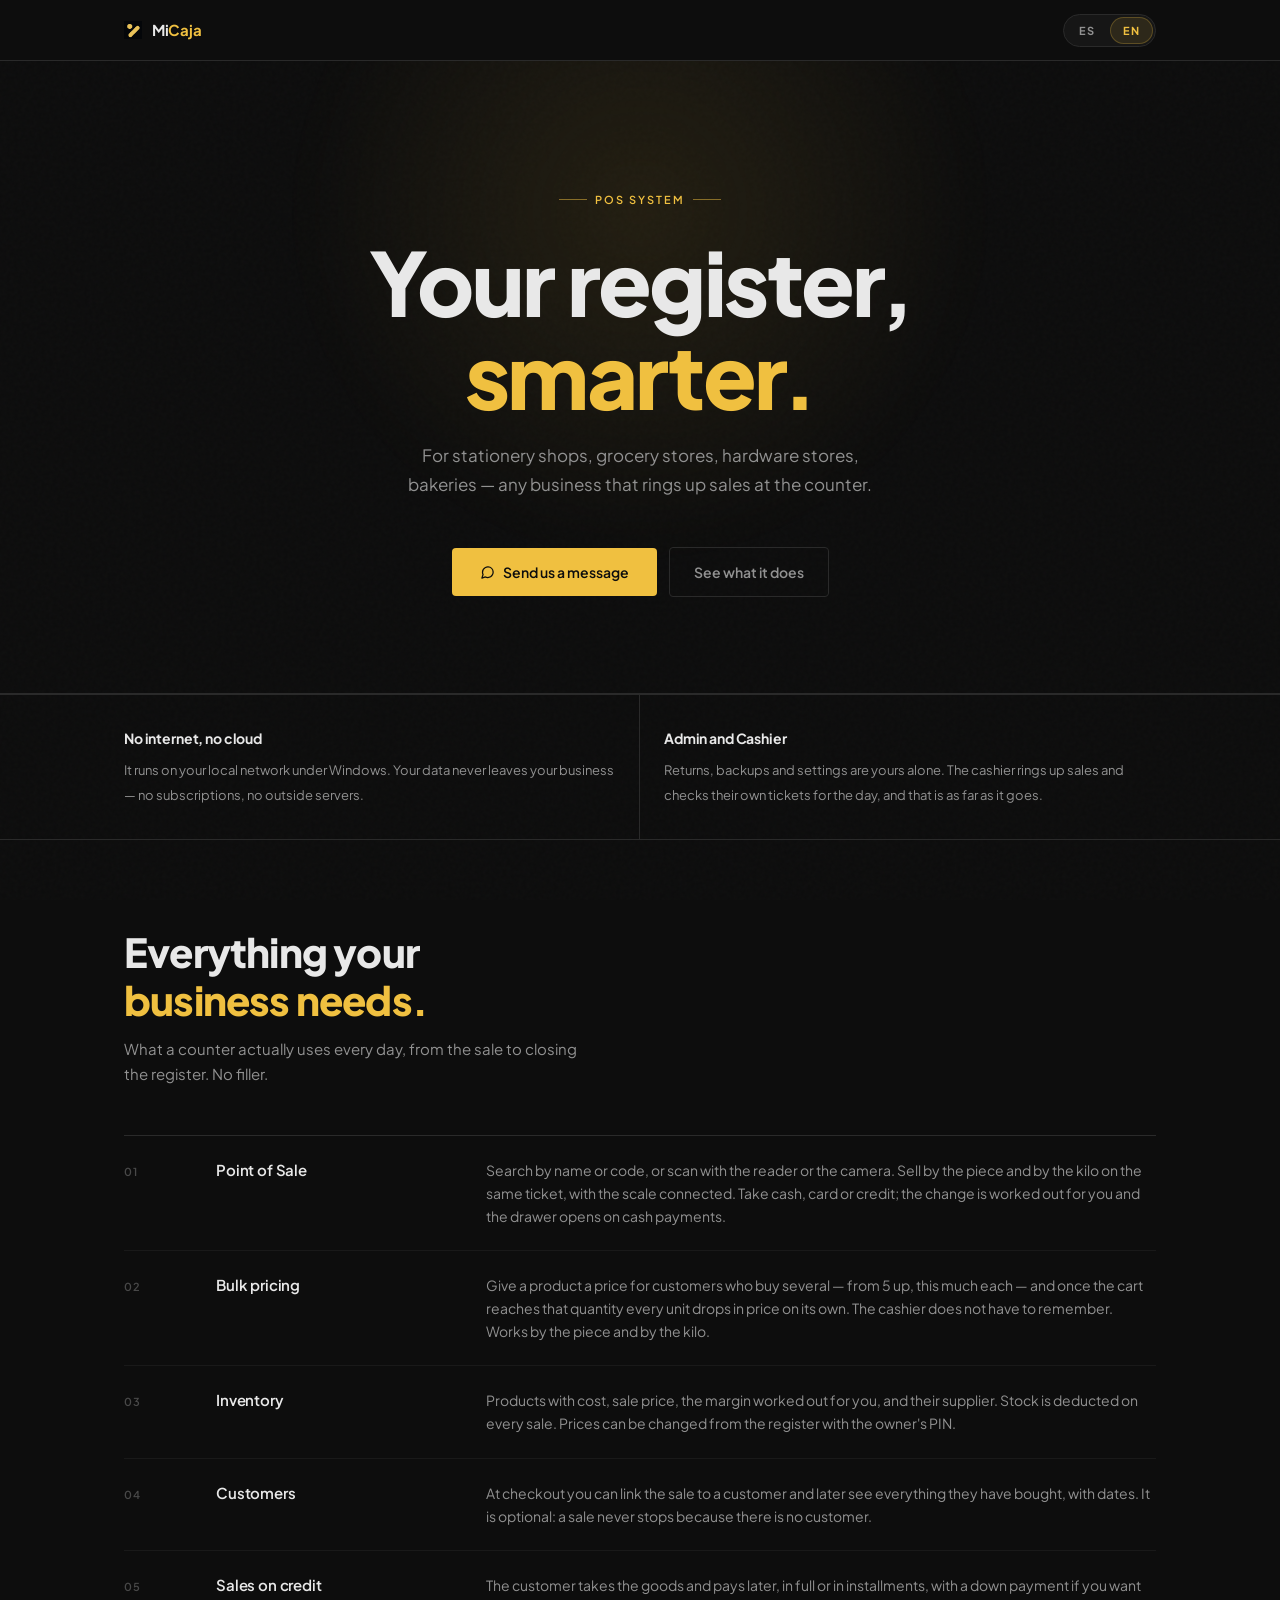
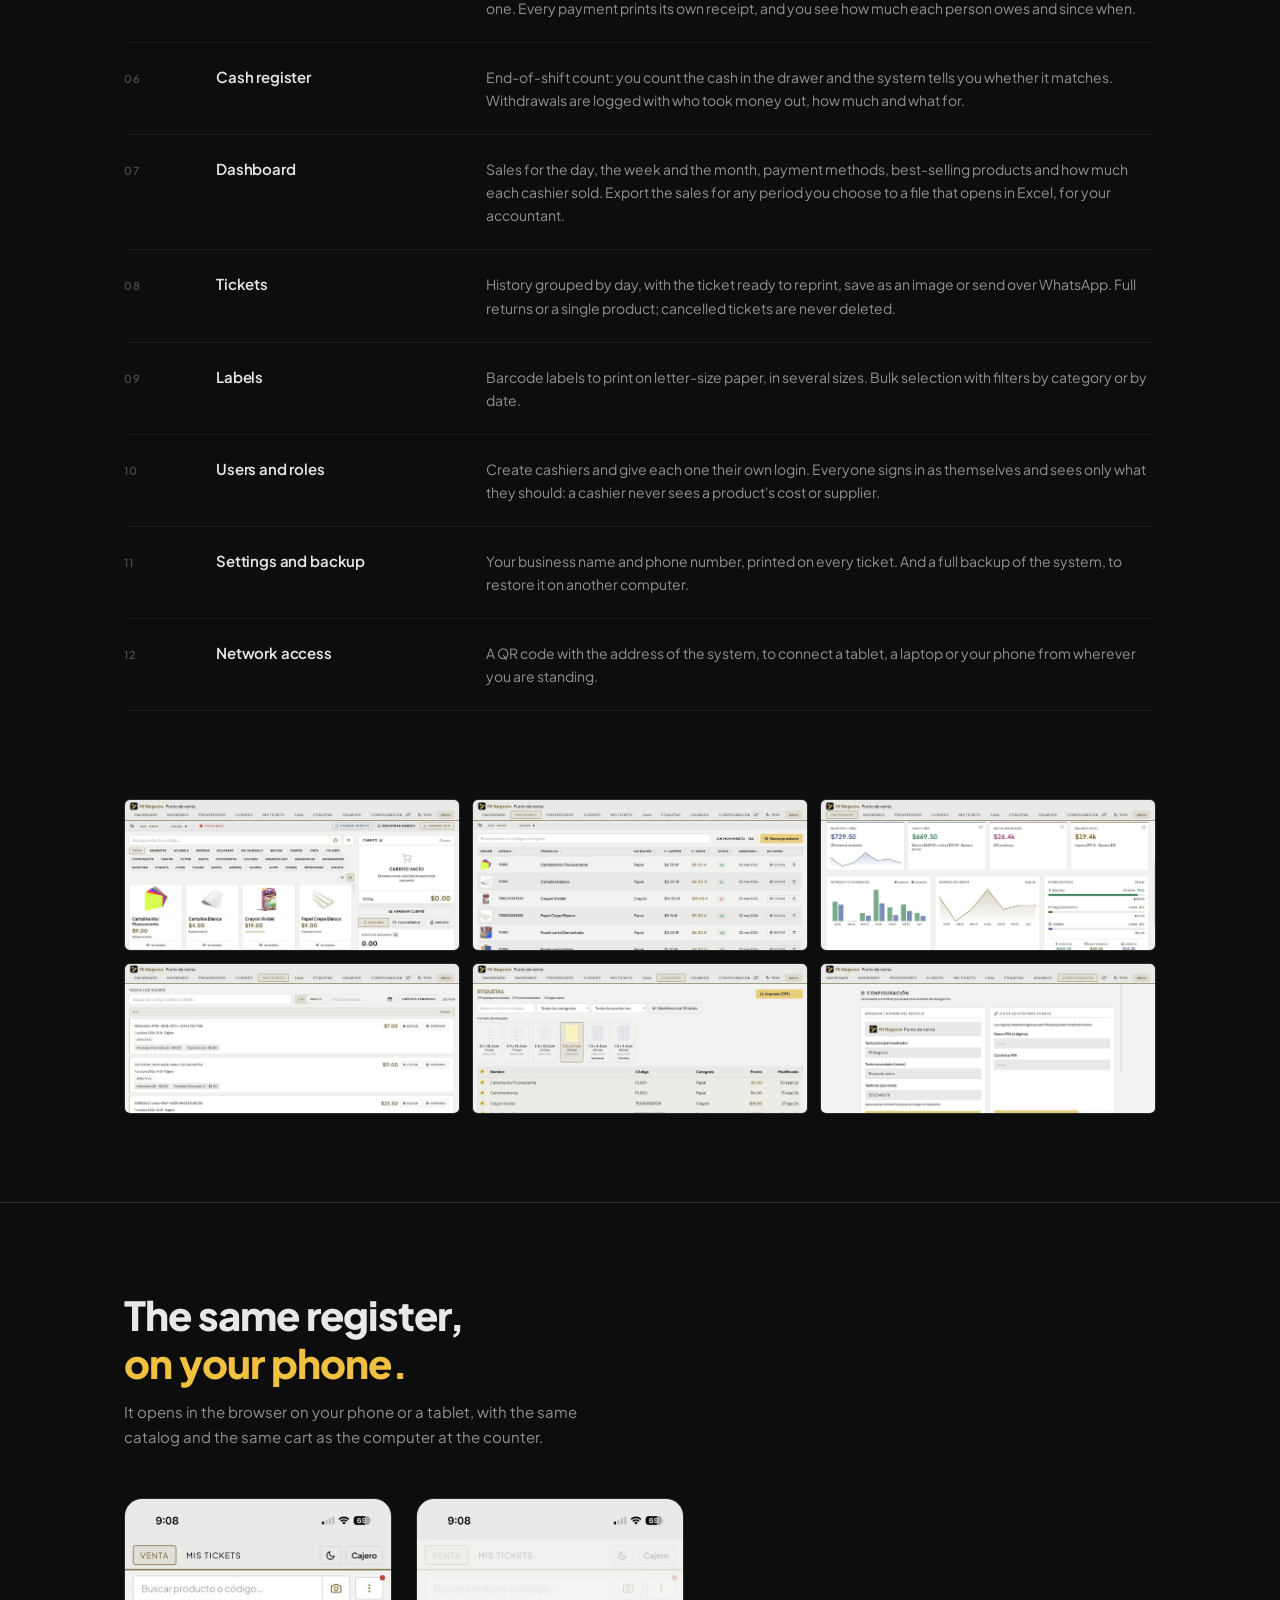
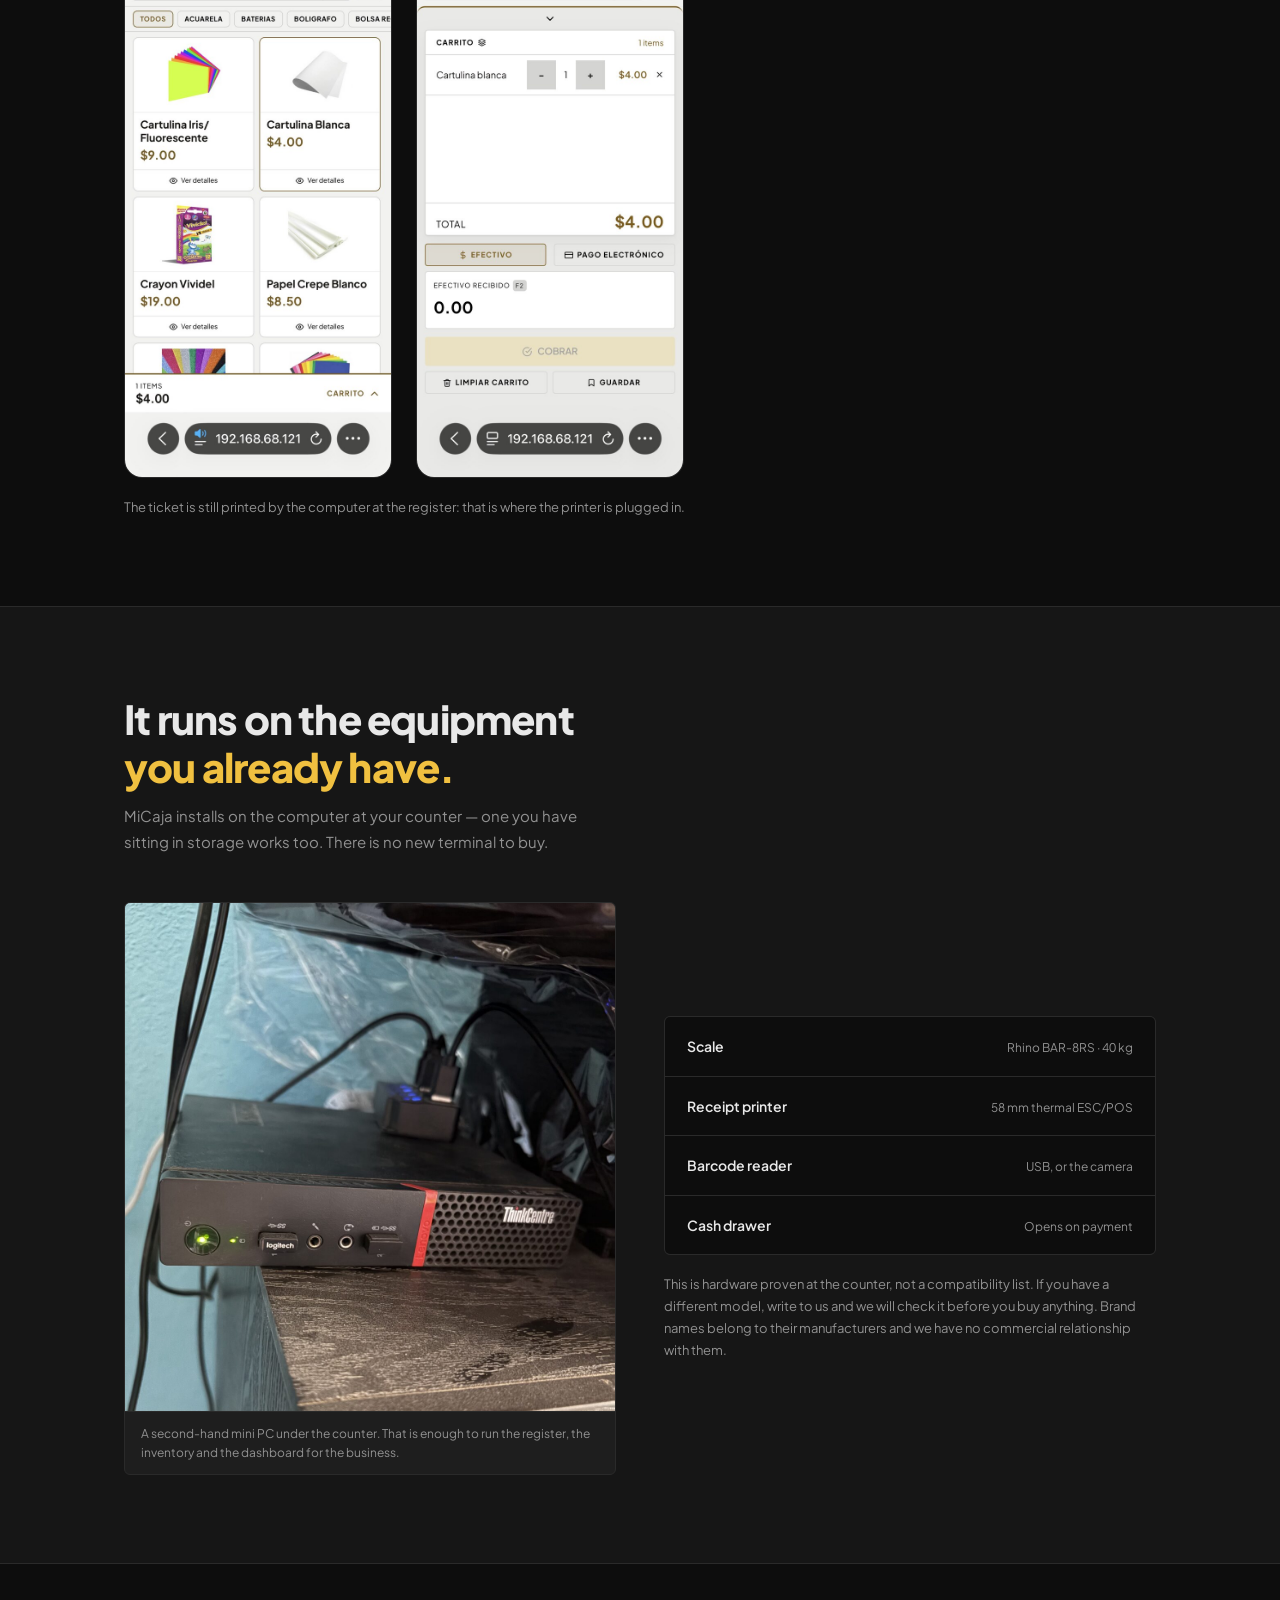
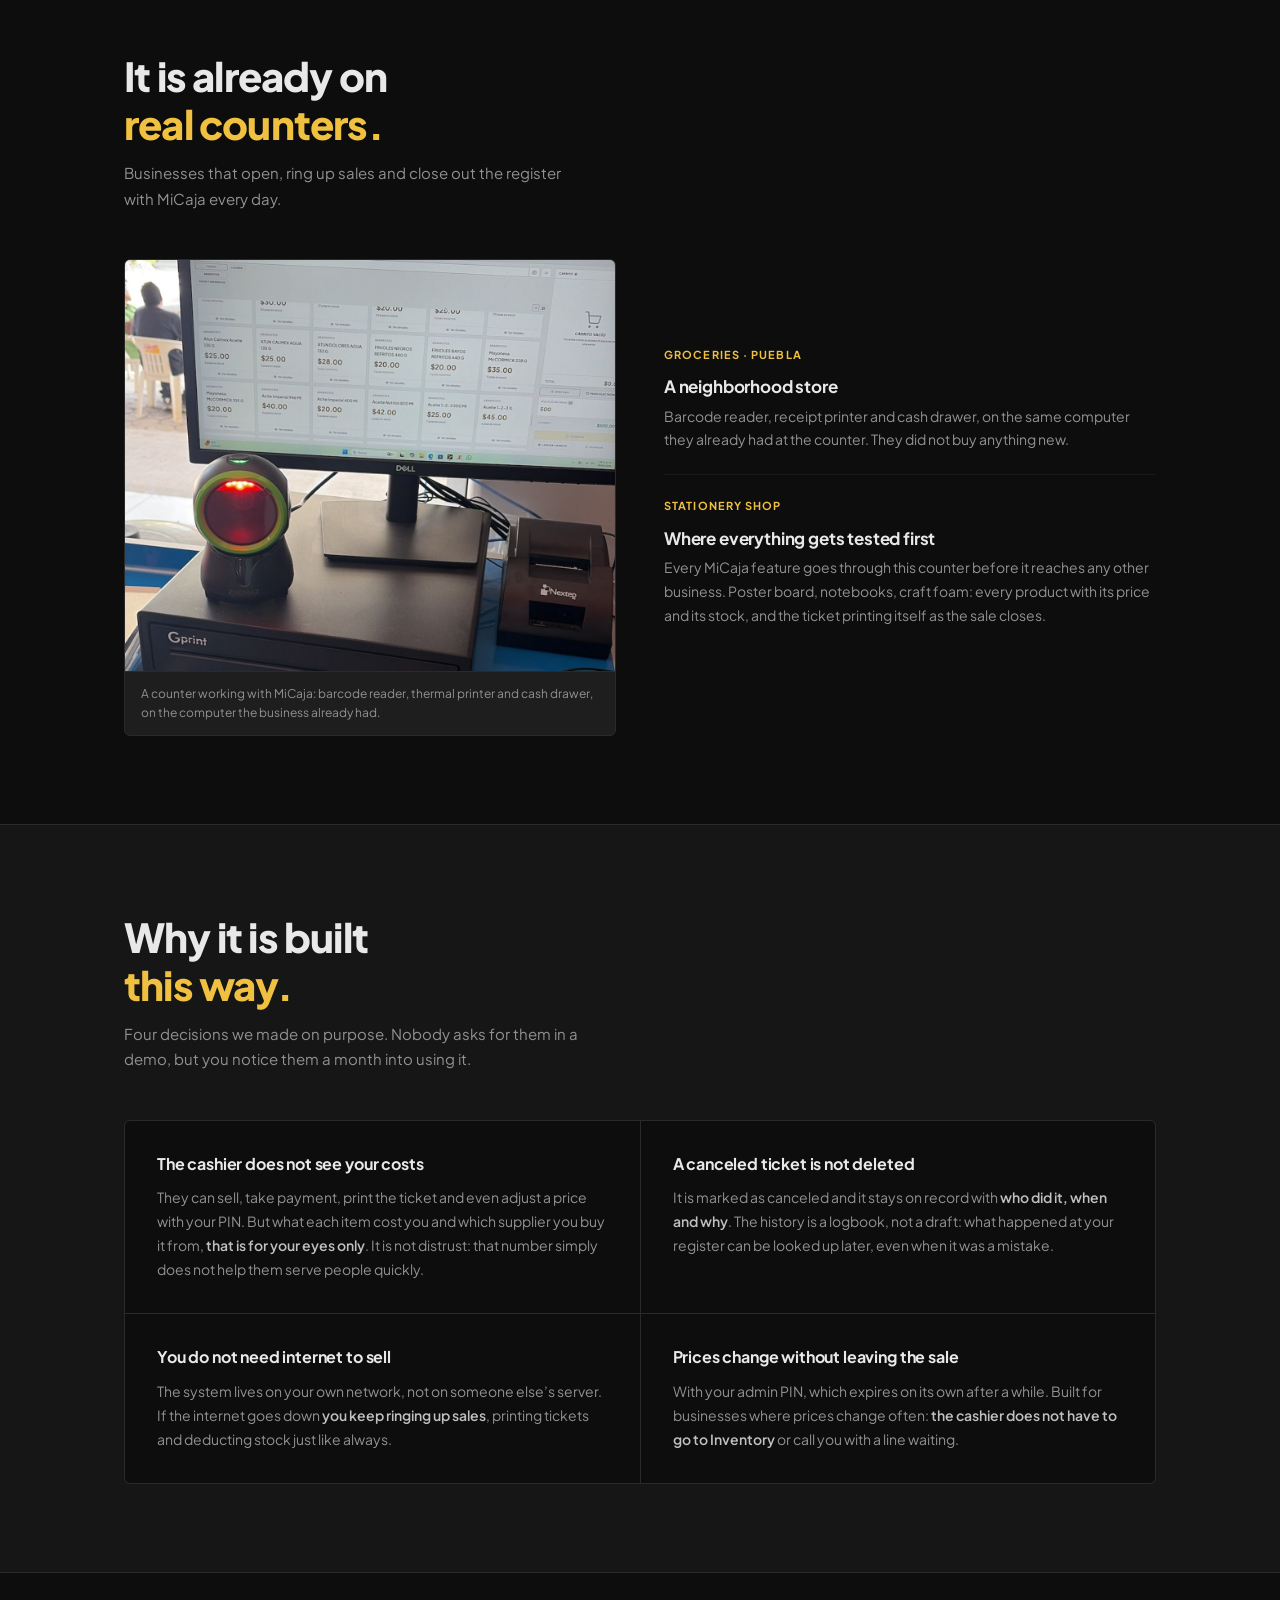
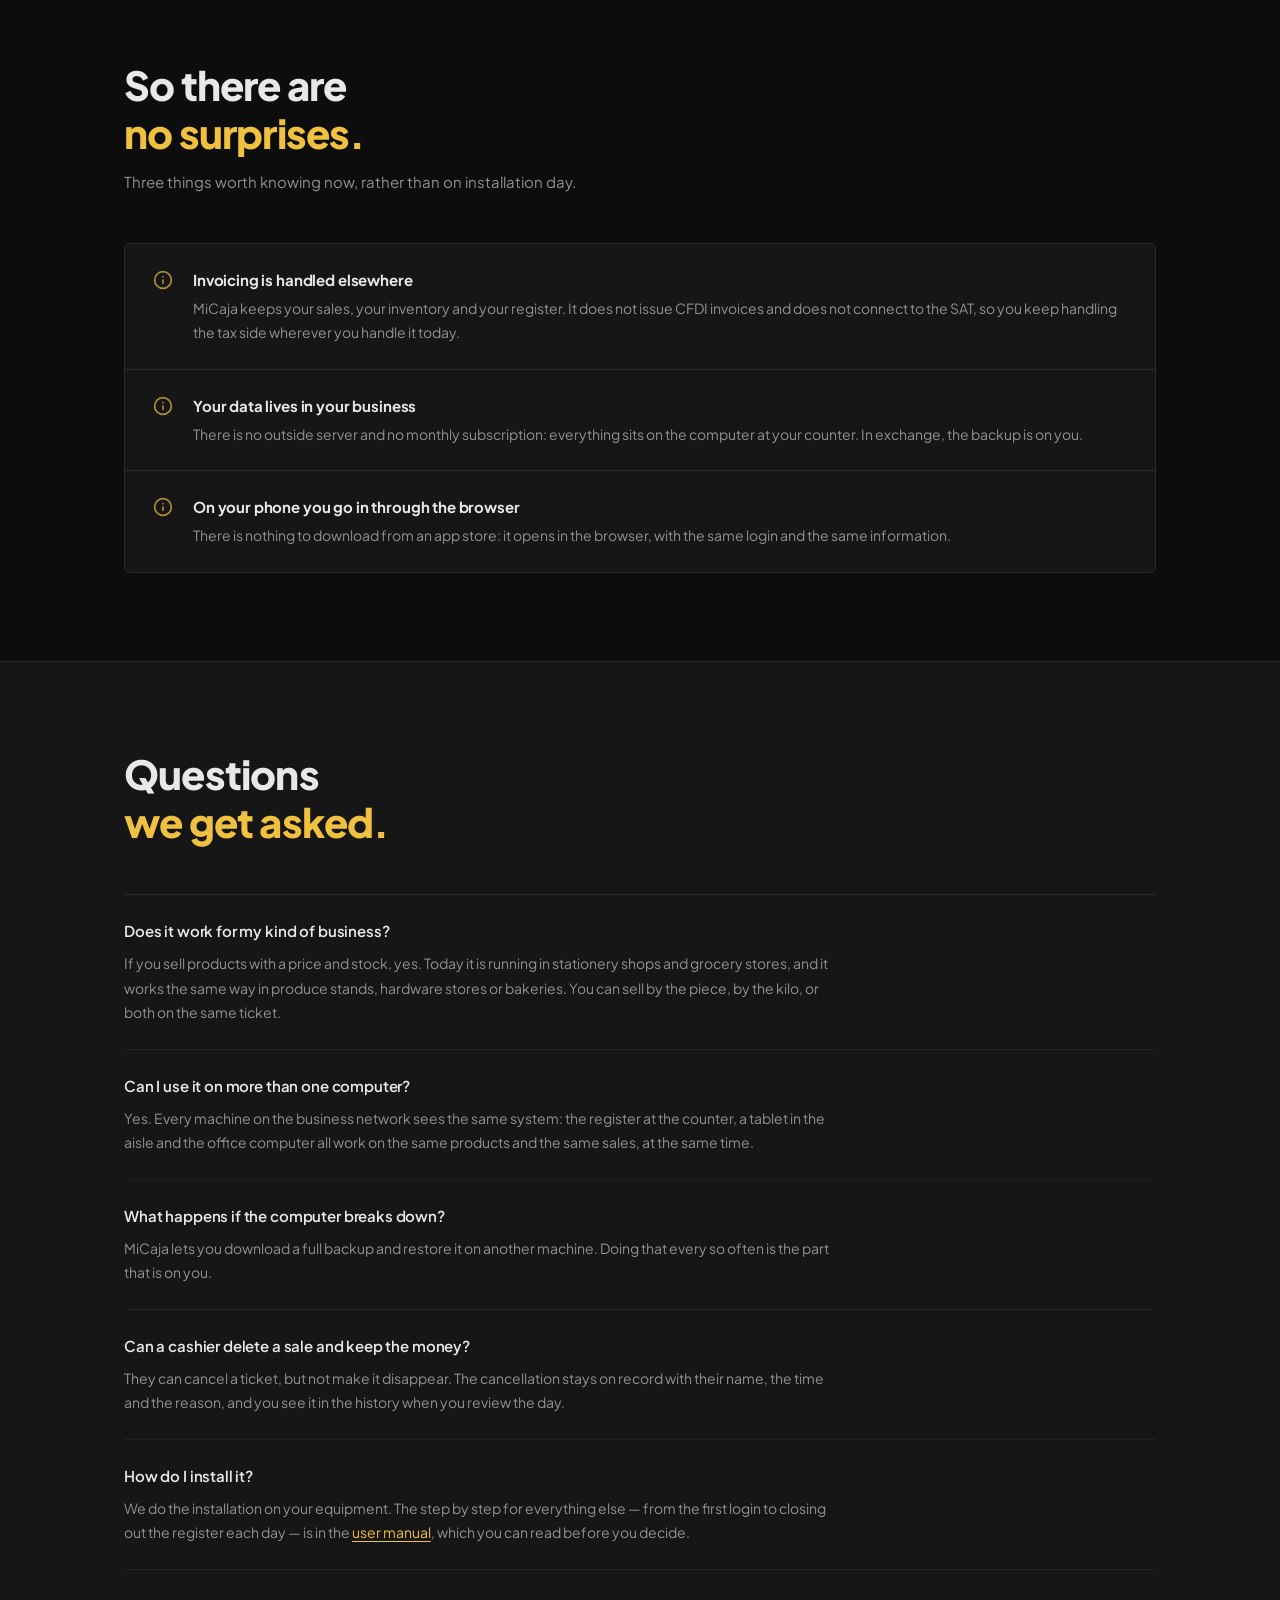
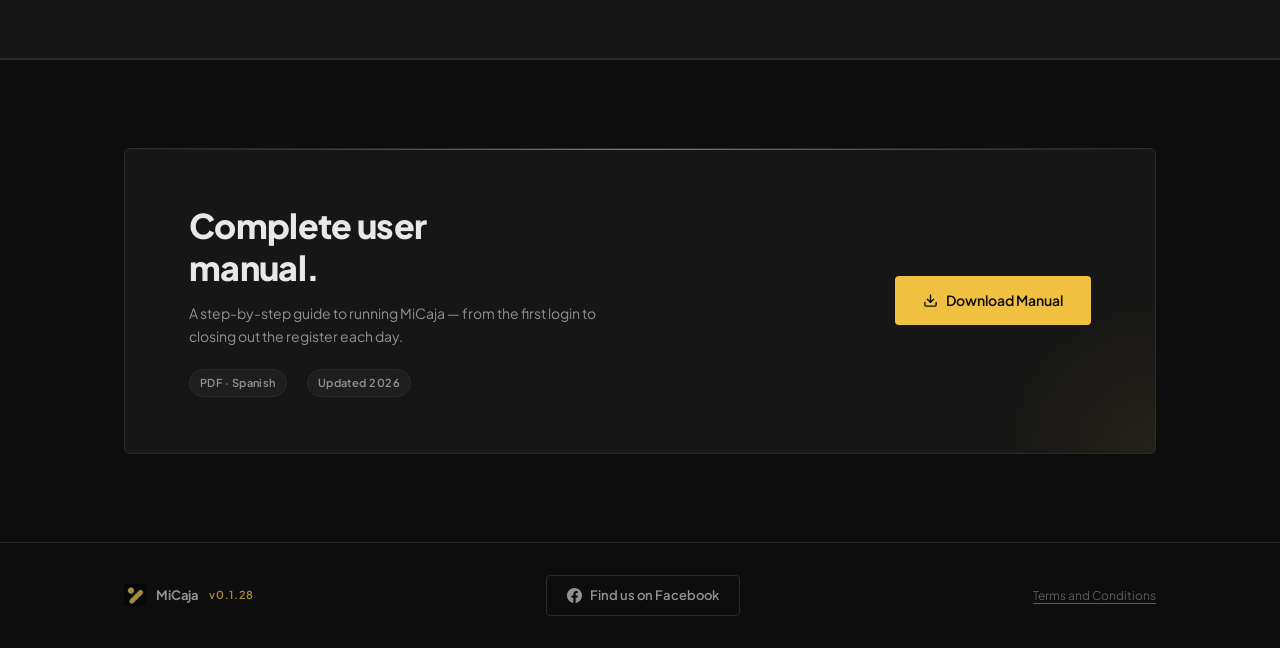
==== commit caa7817a: "UPDATED: Content" ====
--- a/index.html
+++ b/index.html
@@ -68,7 +68,7 @@
     <div class="container">
       <div class="fade-in">
         <h2 class="section-title" data-i18n="func.title">Todo lo que necesita<br><em>tu negocio.</em></h2>
-        <p class="section-desc" data-i18n="func.desc">Ocho pantallas, ninguna de relleno. Lo que un mostrador usa todos los días.</p>
+        <p class="section-desc" data-i18n="func.desc">Lo que un mostrador usa todos los días, de la venta al corte de caja. Nada de relleno.</p>
       </div>
 
       <!-- Features list -->
@@ -76,42 +76,62 @@
         <div class="feature-row">
           <span class="fr-num">01</span>
           <div class="fr-name" data-i18n="f1.name">Punto de Venta</div>
-          <div class="fr-desc" data-i18n="f1.desc">Busca por nombre o por código, o escanea con el lector. Carrito editable, cobro en efectivo o pago electrónico, y el cambio calculado solo.</div>
+          <div class="fr-desc" data-i18n="f1.desc">Busca por nombre o código, o escanea con el lector o la cámara. Vende por pieza y por kilo en el mismo ticket, con la báscula conectada. Cobra en efectivo, pago electrónico o a crédito; el cambio sale solo y el cajón se abre al cobrar en efectivo.</div>
         </div>
         <div class="feature-row">
           <span class="fr-num">02</span>
-          <div class="fr-name" data-i18n="f2.name">Inventario</div>
-          <div class="fr-desc" data-i18n="f2.desc">Alta y edición de productos con precio de costo, precio de venta y margen calculado solo. El stock se descuenta en cada venta.</div>
+          <div class="fr-name" data-i18n="f2.name">Precio de mayoreo</div>
+          <div class="fr-desc" data-i18n="f2.desc">Le pones a un producto un precio para quien se lleva varios —desde 5, a tanto cada uno— y al llegar a esa cantidad todas las unidades bajan solas. El cajero no tiene que acordarse. Funciona por pieza y por kilo.</div>
         </div>
         <div class="feature-row">
           <span class="fr-num">03</span>
-          <div class="fr-name" data-i18n="f3.name">Dashboard</div>
-          <div class="fr-desc" data-i18n="f3.desc">Ventas, ingresos, egresos y balance del día. Gráficas por semana y por mes, formas de pago, y cuánto vendió cada cajero.</div>
+          <div class="fr-name" data-i18n="f3.name">Inventario</div>
+          <div class="fr-desc" data-i18n="f3.desc">Productos con costo, precio de venta y margen calculado solo, y su proveedor. El stock se descuenta en cada venta. El precio se puede cambiar desde la caja con el PIN del dueño.</div>
         </div>
         <div class="feature-row">
           <span class="fr-num">04</span>
-          <div class="fr-name" data-i18n="f4.name">Tickets</div>
-          <div class="fr-desc" data-i18n="f4.desc">Historial agrupado por día, con el ticket listo para reimprimir, guardar como imagen o mandar por WhatsApp. Devoluciones completas o de un solo producto.</div>
+          <div class="fr-name" data-i18n="f4.name">Clientes</div>
+          <div class="fr-desc" data-i18n="f4.desc">Al cobrar puedes ligar la venta a un cliente y después ver todo lo que se ha llevado, con fecha. Es opcional: la venta nunca se detiene por no poner cliente.</div>
         </div>
         <div class="feature-row">
           <span class="fr-num">05</span>
-          <div class="fr-name" data-i18n="f5.name">Etiquetas</div>
-          <div class="fr-desc" data-i18n="f5.desc">Etiquetas con código de barras para imprimir en hoja carta, en varios tamaños. Selección masiva con filtro por categoría o por fecha.</div>
+          <div class="fr-name" data-i18n="f5.name">Venta a crédito</div>
+          <div class="fr-desc" data-i18n="f5.desc">El cliente se lleva la mercancía y paga después, completo o en abonos, con enganche si quieres. Cada abono saca su comprobante, y ves cuánto debe cada quien y desde cuándo.</div>
         </div>
         <div class="feature-row">
           <span class="fr-num">06</span>
-          <div class="fr-name" data-i18n="f6.name">Usuarios y roles</div>
-          <div class="fr-desc" data-i18n="f6.desc">Crea cajeros y dales su propio usuario. Cada quien entra con el suyo y ve solo lo que le toca.</div>
+          <div class="fr-name" data-i18n="f6.name">Caja</div>
+          <div class="fr-desc" data-i18n="f6.desc">Corte de caja: cuentas el efectivo del cajón y el sistema te dice si cuadra. Los retiros quedan registrados con quién sacó dinero, cuánto y para qué.</div>
         </div>
         <div class="feature-row">
           <span class="fr-num">07</span>
-          <div class="fr-name" data-i18n="f7.name">Configuración</div>
-          <div class="fr-desc" data-i18n="f7.desc">El nombre y el teléfono de tu negocio, que salen impresos en cada ticket y en la pantalla de acceso.</div>
+          <div class="fr-name" data-i18n="f7.name">Dashboard</div>
+          <div class="fr-desc" data-i18n="f7.desc">Ventas del día, la semana y el mes, formas de pago, productos más vendidos y cuánto vendió cada cajero. Exporta las ventas del período que elijas en un archivo que abre en Excel, para tu contador.</div>
         </div>
         <div class="feature-row">
           <span class="fr-num">08</span>
-          <div class="fr-name" data-i18n="f8.name">Acceso en red</div>
-          <div class="fr-desc" data-i18n="f8.desc">Un código QR con la dirección del sistema, para conectar una tablet, una laptop o el celular desde donde estés parado.</div>
+          <div class="fr-name" data-i18n="f8.name">Tickets</div>
+          <div class="fr-desc" data-i18n="f8.desc">Historial agrupado por día, con el ticket listo para reimprimir, guardar como imagen o mandar por WhatsApp. Devoluciones completas o de un solo producto; los cancelados no se borran.</div>
+        </div>
+        <div class="feature-row">
+          <span class="fr-num">09</span>
+          <div class="fr-name" data-i18n="f9.name">Etiquetas</div>
+          <div class="fr-desc" data-i18n="f9.desc">Etiquetas con código de barras para imprimir en hoja carta, en varios tamaños. Selección masiva con filtro por categoría o por fecha.</div>
+        </div>
+        <div class="feature-row">
+          <span class="fr-num">10</span>
+          <div class="fr-name" data-i18n="f10.name">Usuarios y roles</div>
+          <div class="fr-desc" data-i18n="f10.desc">Crea cajeros y dales su propio usuario. Cada quien entra con el suyo y ve solo lo que le toca: el cajero nunca ve el costo ni el proveedor de un producto.</div>
+        </div>
+        <div class="feature-row">
+          <span class="fr-num">11</span>
+          <div class="fr-name" data-i18n="f11.name">Configuración y respaldo</div>
+          <div class="fr-desc" data-i18n="f11.desc">El nombre y el teléfono de tu negocio, que salen impresos en cada ticket. Y el respaldo completo del sistema, para restaurarlo en otro equipo.</div>
+        </div>
+        <div class="feature-row">
+          <span class="fr-num">12</span>
+          <div class="fr-name" data-i18n="f12.name">Acceso en red</div>
+          <div class="fr-desc" data-i18n="f12.desc">Un código QR con la dirección del sistema, para conectar una tablet, una laptop o el celular desde donde estés parado.</div>
         </div>
       </div>
 
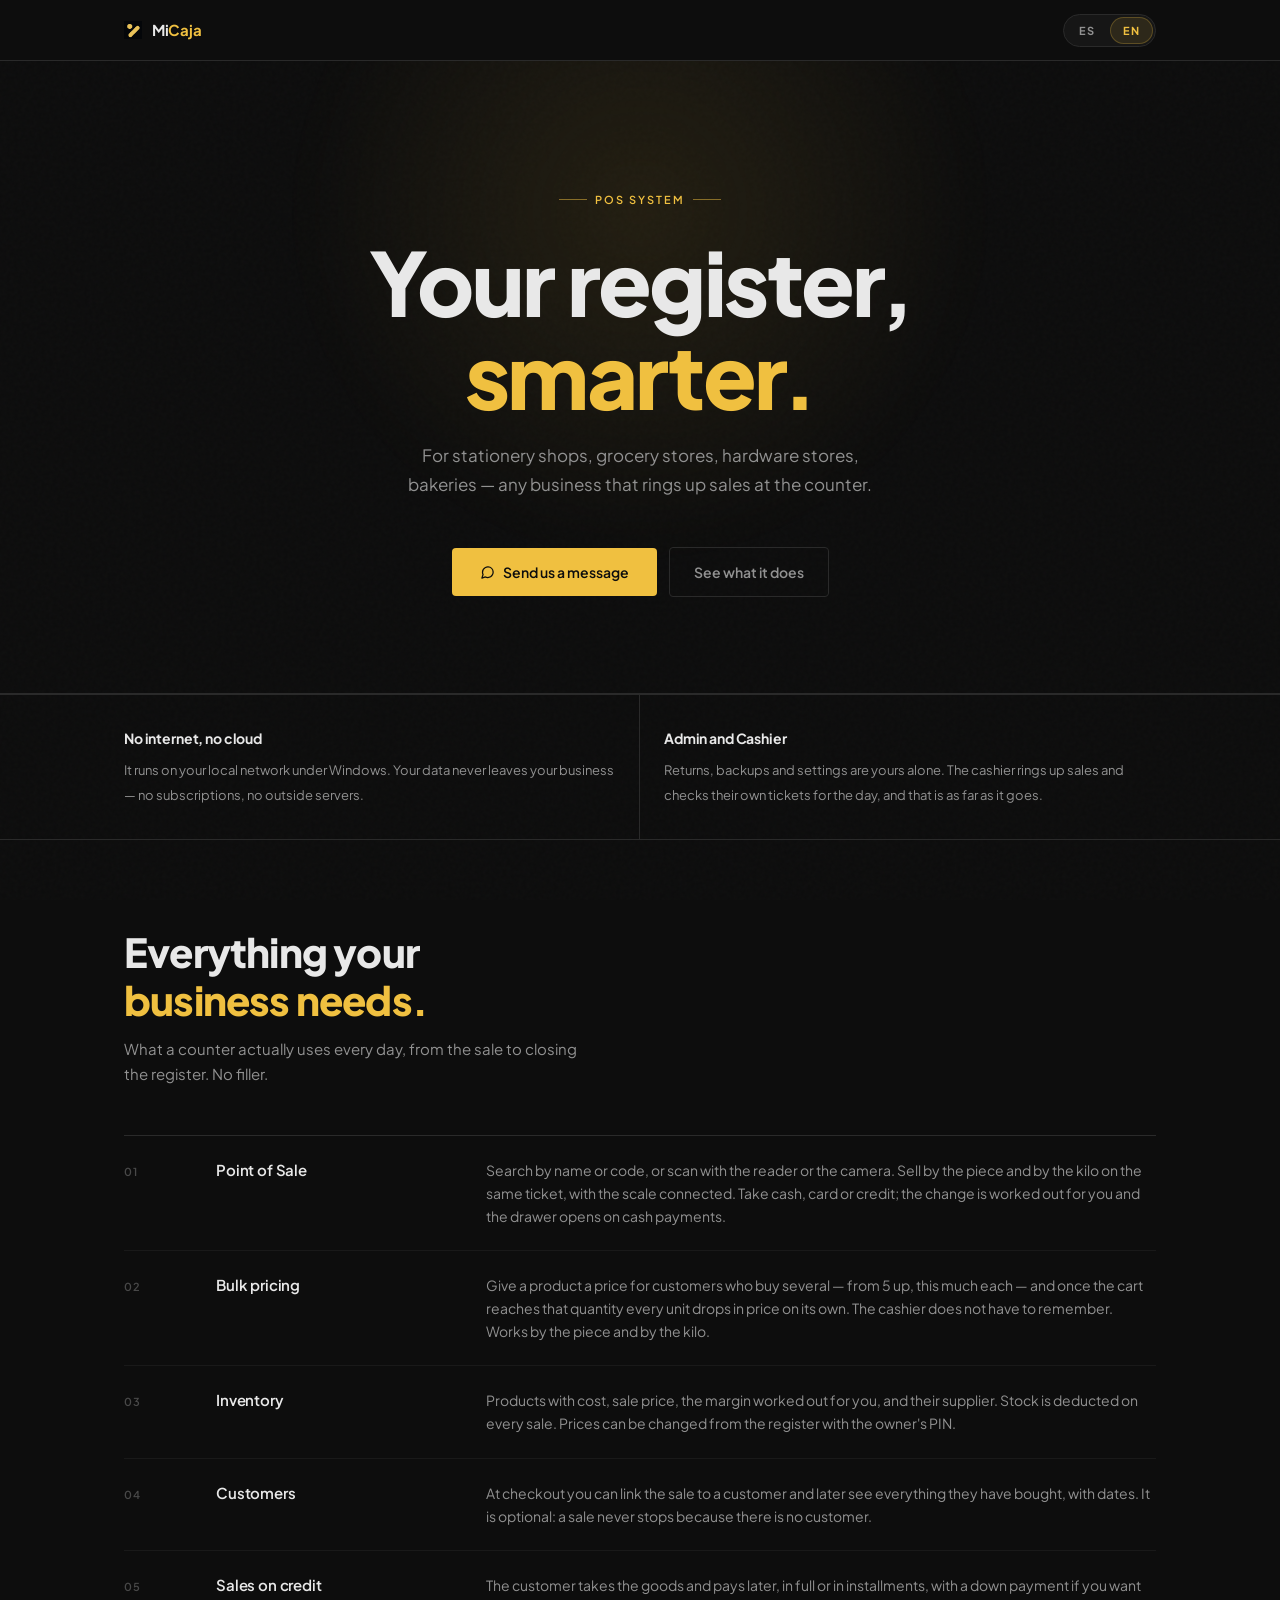
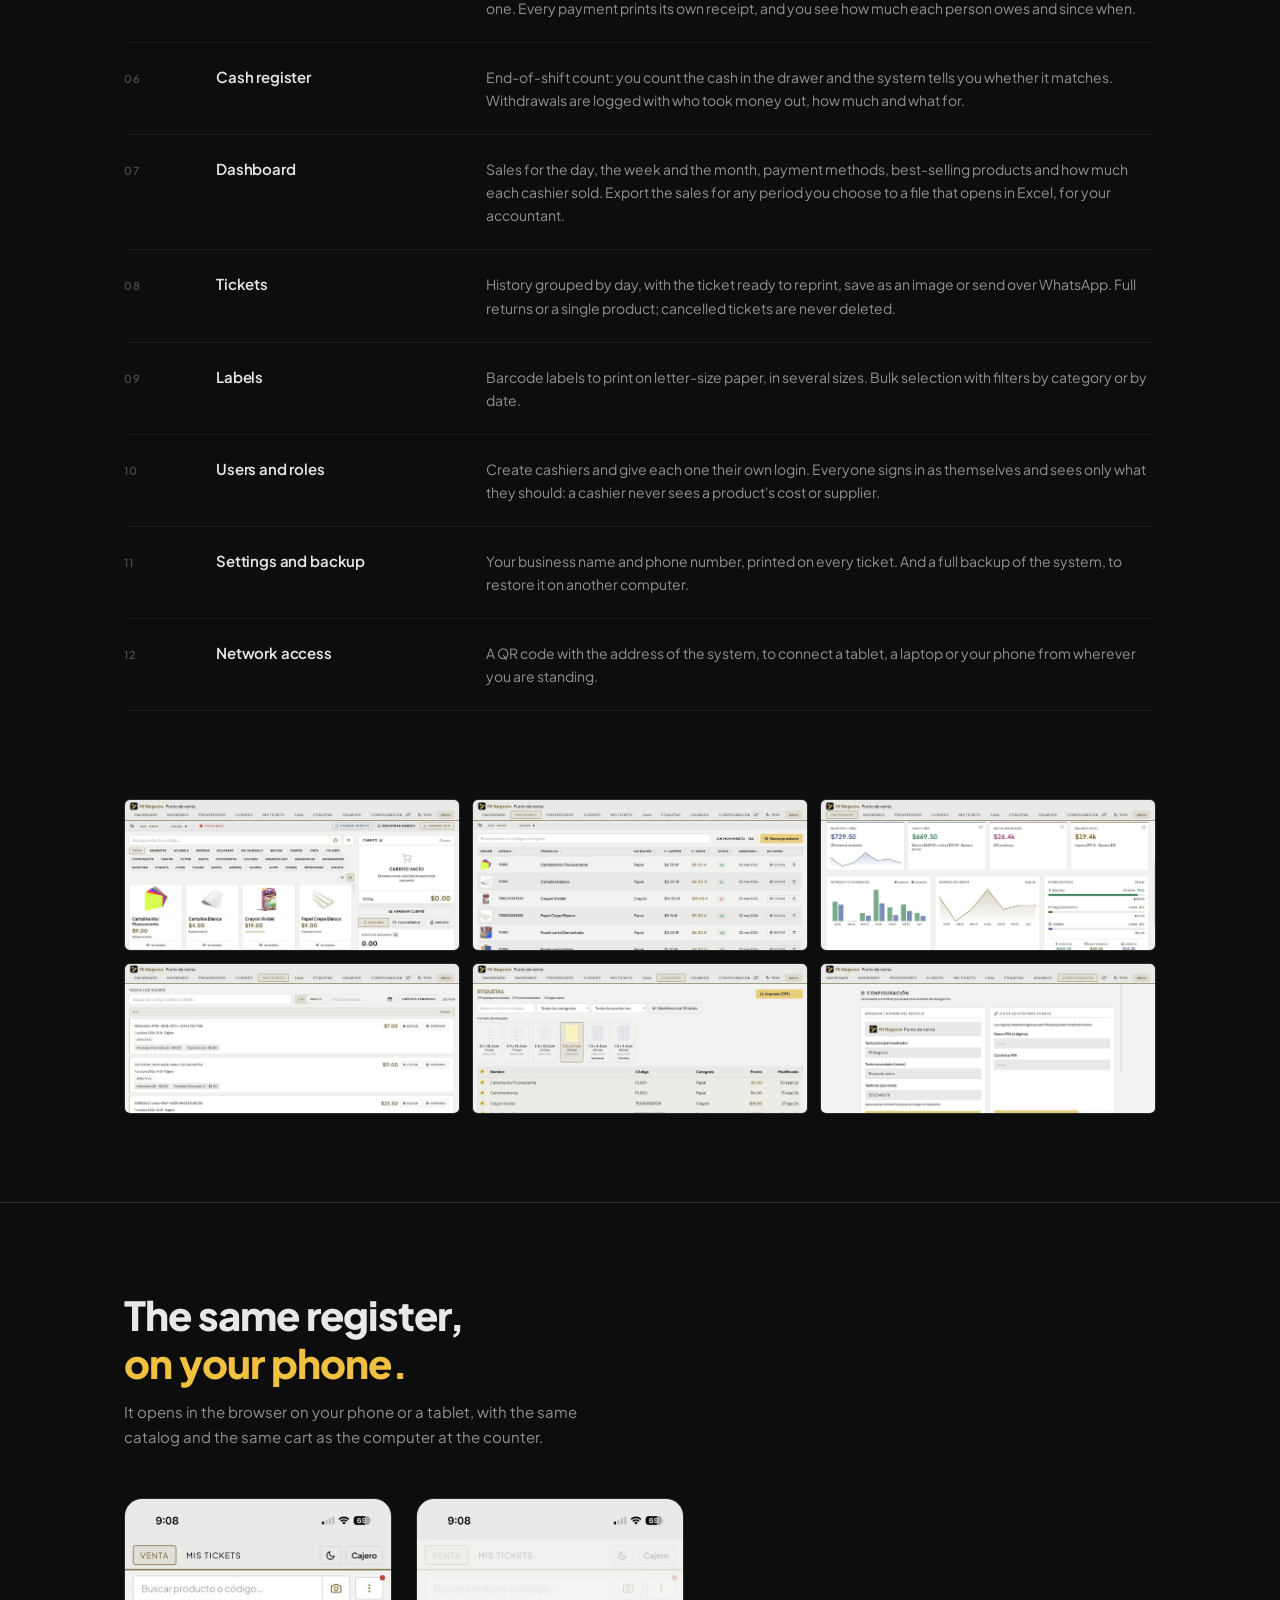
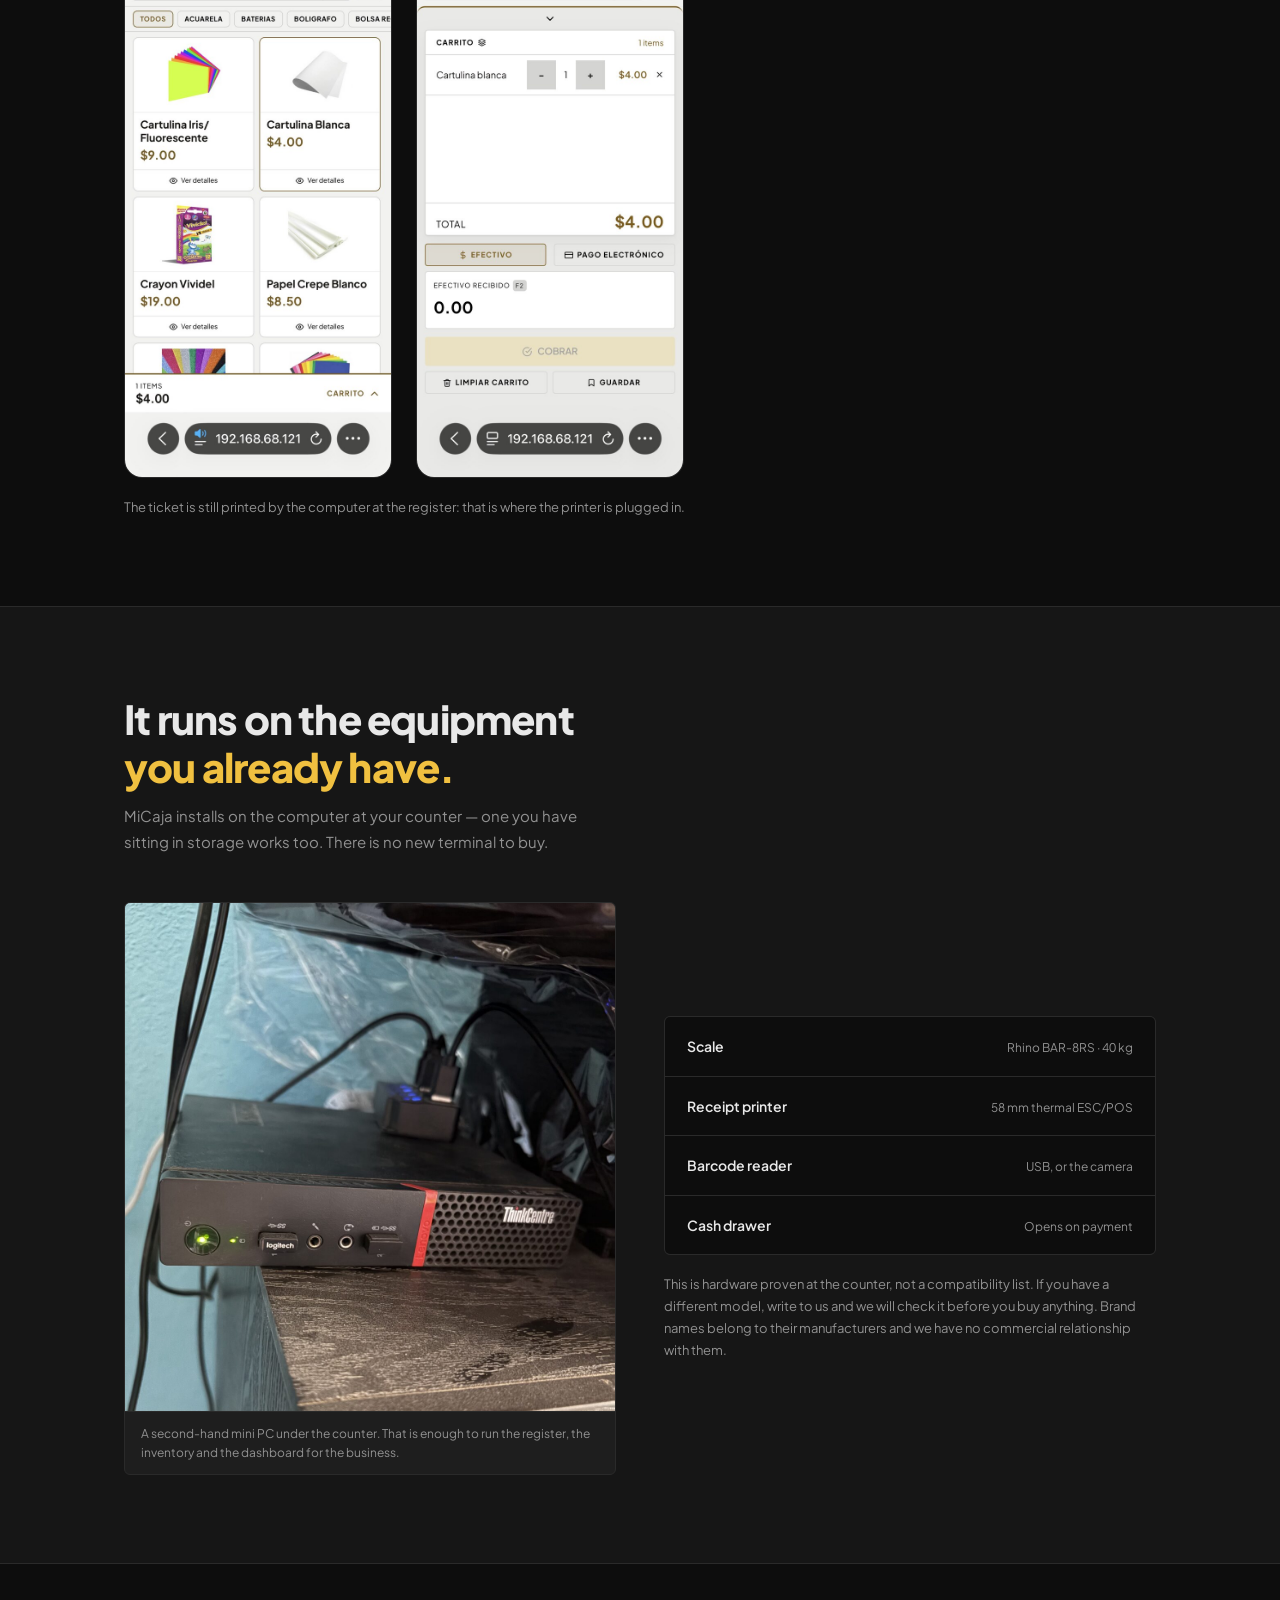
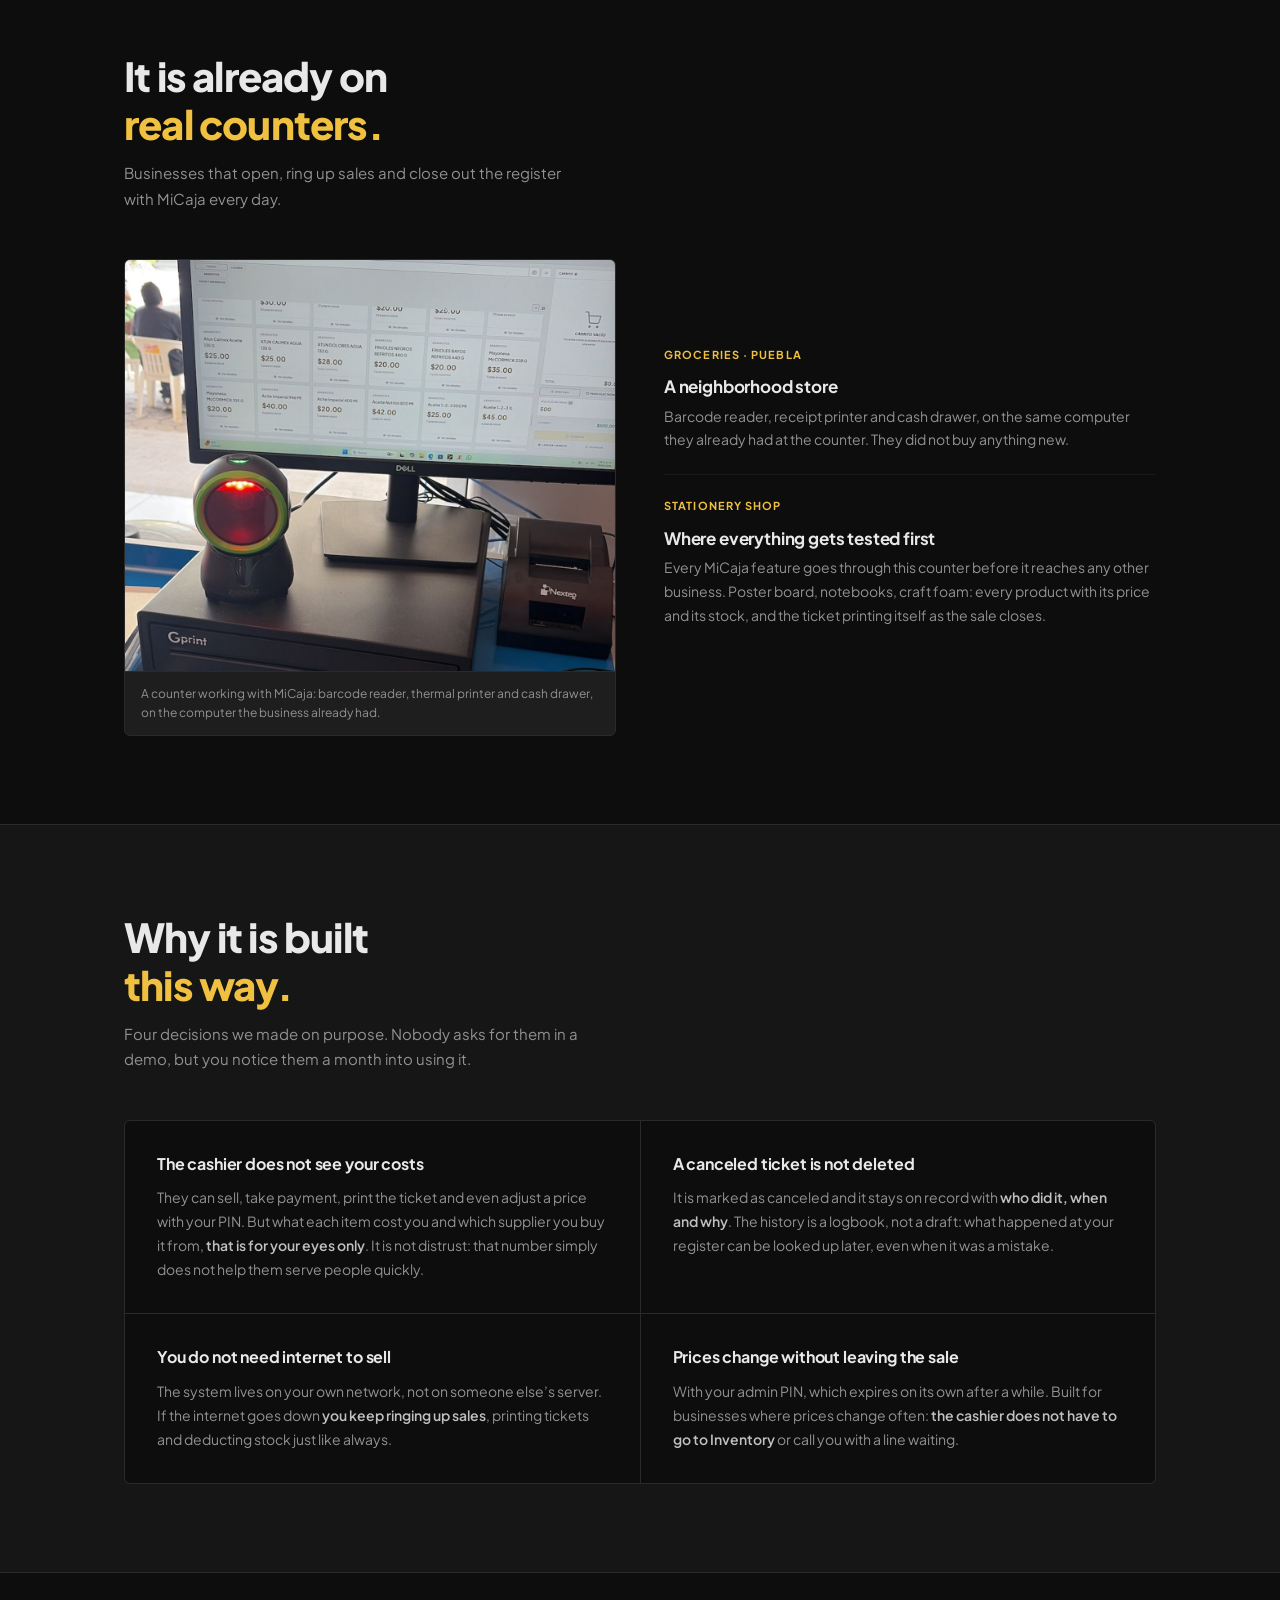
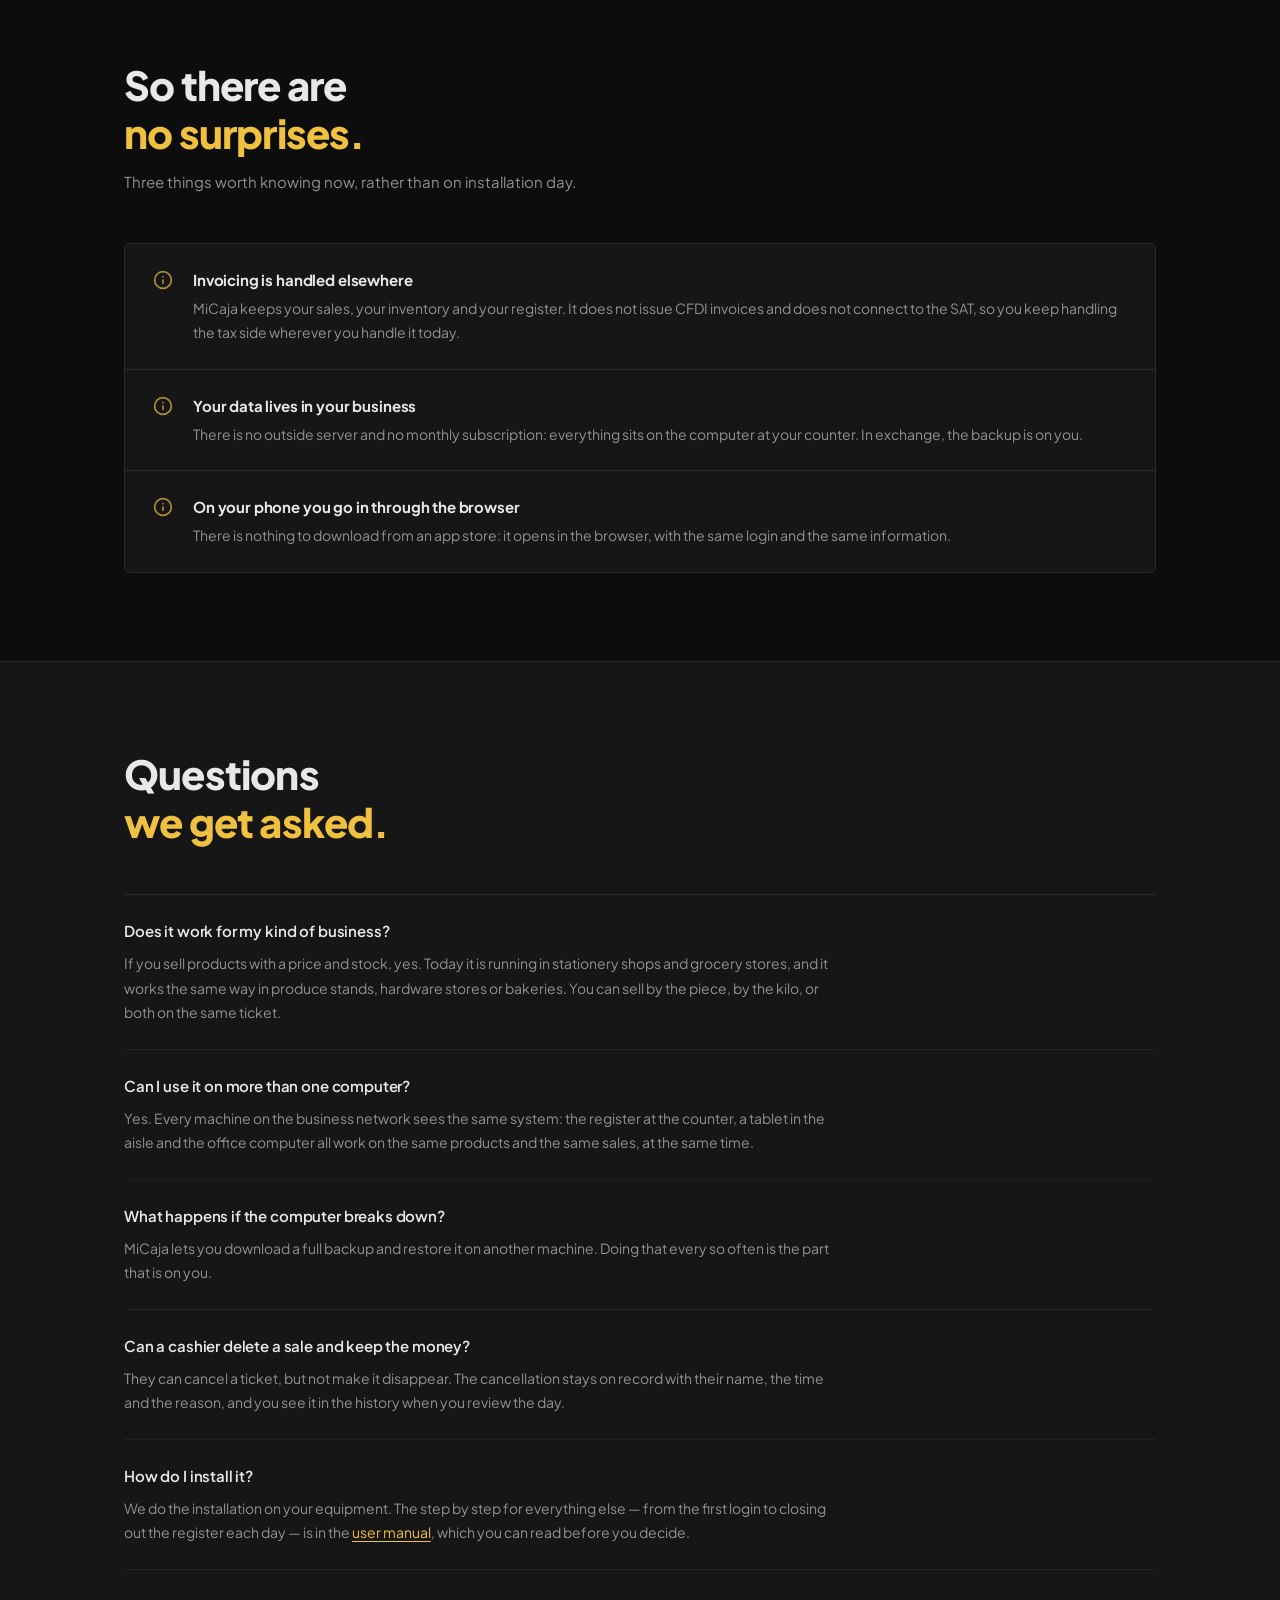
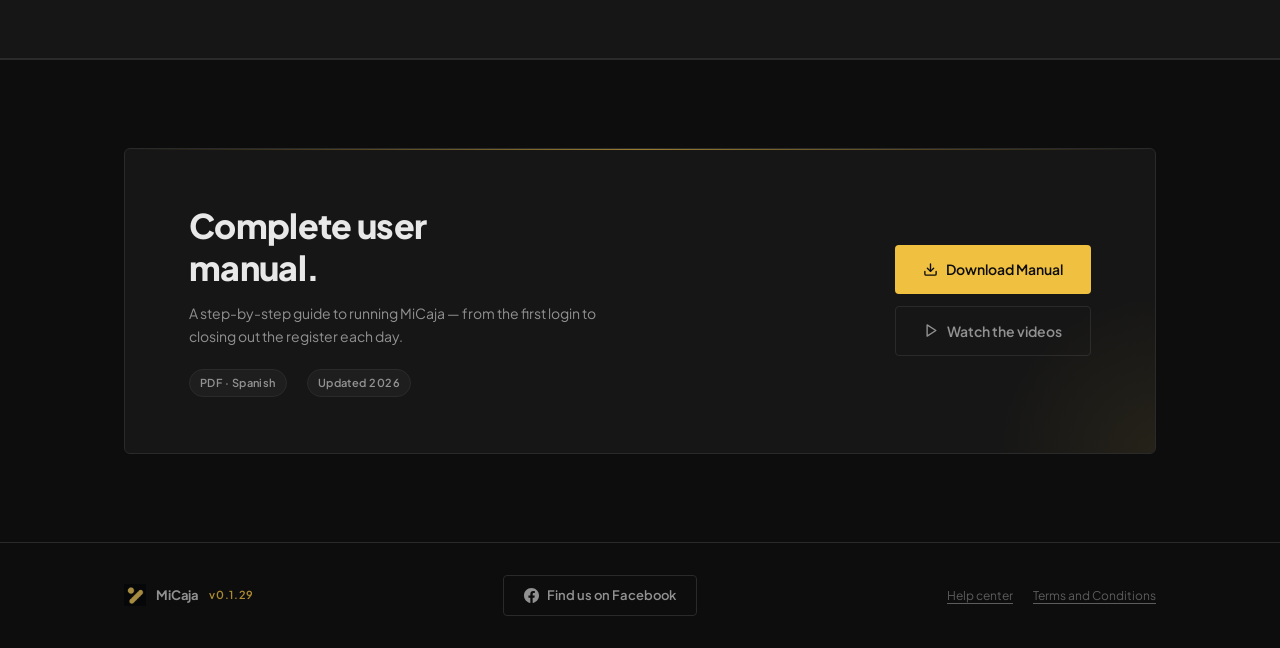
==== commit 250bdd69: "feat(ayuda): centro de ayuda con un video por tarea ayuda.html con los 32 tutoriales del POS agrupad" ====
--- a/index.html
+++ b/index.html
@@ -404,10 +404,14 @@
             <span class="manual-chip" data-i18n="man.chip2">Actualizado 2026</span>
           </div>
         </div>
-        <div>
+        <div class="manual-acciones">
           <a href="manual.pdf" download class="btn-primary manual-btn">
             <svg width="15" height="15" viewBox="0 0 24 24" fill="none" stroke="currentColor" stroke-width="2.2" stroke-linecap="round" stroke-linejoin="round"><path d="M21 15v4a2 2 0 0 1-2 2H5a2 2 0 0 1-2-2v-4"/><polyline points="7 10 12 15 17 10"/><line x1="12" y1="15" x2="12" y2="3"/></svg>
             <span data-i18n="man.btn">Descargar Manual</span>
+          </a>
+          <a href="ayuda.html" class="btn-ghost manual-btn">
+            <svg width="15" height="15" viewBox="0 0 24 24" fill="none" stroke="currentColor" stroke-width="2.2" stroke-linecap="round" stroke-linejoin="round"><polygon points="5 3 19 12 5 21 5 3"/></svg>
+            <span data-i18n="man.videos">Ver los videos</span>
           </a>
         </div>
       </div>
@@ -427,7 +431,10 @@
           <svg width="15" height="15" viewBox="0 0 24 24" fill="currentColor"><path d="M24 12.073C24 5.405 18.627 0 12 0S0 5.405 0 12.073C0 18.1 4.388 23.094 10.125 24v-8.437H7.078v-3.49h3.047V9.41c0-3.025 1.792-4.697 4.533-4.697 1.312 0 2.686.236 2.686.236v2.97h-1.513c-1.491 0-1.956.93-1.956 1.887v2.267h3.328l-.532 3.49h-2.796V24C19.612 23.094 24 18.1 24 12.073z"/></svg>
           <span data-i18n="pie.fb">Visítanos en Facebook</span>
         </a>
-        <a href="terminos.html" class="footer-terms" data-i18n="pie.terminos">Términos y Condiciones</a>
+        <div class="footer-links">
+          <a href="ayuda.html" class="footer-terms" data-i18n="pie.ayuda">Centro de ayuda</a>
+          <a href="terminos.html" class="footer-terms" data-i18n="pie.terminos">Términos y Condiciones</a>
+        </div>
       </div>
     </div>
   </footer>
--- a/styles.css
+++ b/styles.css
@@ -26,6 +26,7 @@
   --esp-seccion:    88px;     /* padding vertical de cada <section> */
   --esp-bloque:     48px;     /* del encabezado de sección a su contenido */
   --gap-col:        48px;     /* separación entre las dos columnas */
+  --gap-botones:    12px;     /* entre botones apilados (manual + videos) */
 
   --radius:         4px;      /* el `rounded` de Tailwind que usa el POS */
   --radius-lg:      6px;      /* `rounded-md` — tarjetas y cajas grandes */
@@ -422,7 +423,10 @@
 .manual-desc { font-size: 14px; color: var(--muted); line-height: 1.7; max-width: 420px; }
 .manual-meta { display: flex; align-items: center; gap: 20px; margin-top: 20px; }
 /* El CTA del manual no se parte: "Descargar Manual" / "Download Manual" */
-.manual-btn { white-space: nowrap; }
+.manual-btn { white-space: nowrap; justify-content: center; }
+/* Descargar el manual y ver los videos: los dos caminos para aprender */
+.manual-acciones { display: flex; flex-direction: column; gap: var(--gap-botones); }
+.footer-links { display: flex; flex-wrap: wrap; gap: 20px; }
 .manual-chip {
   border-radius: var(--radius-pill);
   font-size: 11px;
@@ -983,3 +987,126 @@
   /* Toggle de idioma */
   .lang-opt { transition: none; }
 }
+
+/* ══════════════════════════════════════════════════════════════════
+   Centro de ayuda (ayuda.html, octubre 2026)
+   Las tarjetas las genera marketing/videos/publicar-ayuda.js de
+   CopiasMango. Misma rejilla de dos columnas 1fr 1fr que el resto.
+   ══════════════════════════════════════════════════════════════════ */
+
+.hero-ayuda { padding: 96px 0 64px; }
+
+.ayuda-buscador {
+  position: relative;
+  max-width: 480px;
+  margin: 32px auto 0;
+  opacity: 0;
+  animation: fadeUp 0.7s ease 0.4s forwards;
+}
+.ayuda-buscador svg {
+  position: absolute;
+  left: 16px;
+  top: 50%;
+  transform: translateY(-50%);
+  color: var(--muted);
+  pointer-events: none;
+}
+.ayuda-buscador input {
+  width: 100%;
+  font-family: var(--font-sans);
+  font-size: 16px;   /* 16px: menos y iOS hace zoom al enfocar */
+  color: var(--fg-strong);
+  background: var(--surface);
+  border: 1px solid var(--border);
+  border-radius: var(--radius-pill);
+  padding: 14px 20px 14px 44px;
+  outline: none;
+  transition: border-color 0.2s;
+}
+.ayuda-buscador input::placeholder { color: var(--muted); }
+.ayuda-buscador input:focus { border-color: var(--accent-border); }
+
+.ayuda-indice {
+  list-style: none;
+  display: flex;
+  flex-wrap: wrap;
+  justify-content: center;
+  gap: 8px;
+  margin-top: 24px;
+  opacity: 0;
+  animation: fadeUp 0.7s ease 0.5s forwards;
+}
+.ayuda-indice a {
+  display: inline-block;
+  font-size: 12px;
+  font-weight: 600;
+  color: var(--muted);
+  text-decoration: none;
+  border: 1px solid var(--border);
+  border-radius: var(--radius-pill);
+  padding: 6px 14px;
+  transition: color 0.2s, border-color 0.2s;
+}
+.ayuda-indice a:hover,
+.ayuda-indice a:focus-visible { color: var(--accent); border-color: var(--accent-border); }
+
+.ayuda-seccion { scroll-margin-top: 72px; }
+
+.ayuda-grid {
+  display: grid;
+  grid-template-columns: 1fr 1fr;
+  gap: var(--gap-col);
+  margin-top: var(--esp-bloque);
+}
+
+.ayuda-video { min-width: 0; scroll-margin-top: 72px; }
+.ayuda-player {
+  display: block;
+  width: 100%;
+  aspect-ratio: 16 / 9;
+  background: var(--card);
+  border: 1px solid var(--border);
+  border-radius: var(--radius-lg);
+}
+.ayuda-player::cue { background: rgba(13, 13, 13, 0.82); color: #fff; }
+.ayuda-player::cue(b) { color: var(--accent); }
+
+.ayuda-video-texto { margin-top: 16px; }
+.ayuda-video-titulo {
+  font-size: 17px;
+  font-weight: 700;
+  color: var(--fg-strong);
+  line-height: 1.35;
+}
+.ayuda-video-desc {
+  margin-top: 4px;
+  font-size: 14px;
+  color: var(--muted);
+}
+
+.ayuda-guion { margin-top: 12px; }
+.ayuda-guion summary {
+  cursor: pointer;
+  font-size: 11px;
+  font-weight: 700;
+  letter-spacing: 0.1em;
+  text-transform: uppercase;
+  color: var(--muted);
+  list-style: none;
+}
+.ayuda-guion summary::-webkit-details-marker { display: none; }
+.ayuda-guion summary::before { content: '+ '; color: var(--accent); }
+.ayuda-guion[open] summary::before { content: '− '; }
+.ayuda-guion summary:hover,
+.ayuda-guion summary:focus-visible { color: var(--fg); }
+.ayuda-guion p {
+  margin-top: 8px;
+  font-size: 14px;
+  color: var(--fg);
+  line-height: 1.6;
+}
+.ayuda-guion strong { color: var(--accent); font-weight: 600; }
+
+@media (max-width: 900px) {
+  .ayuda-grid { grid-template-columns: 1fr; }
+}
